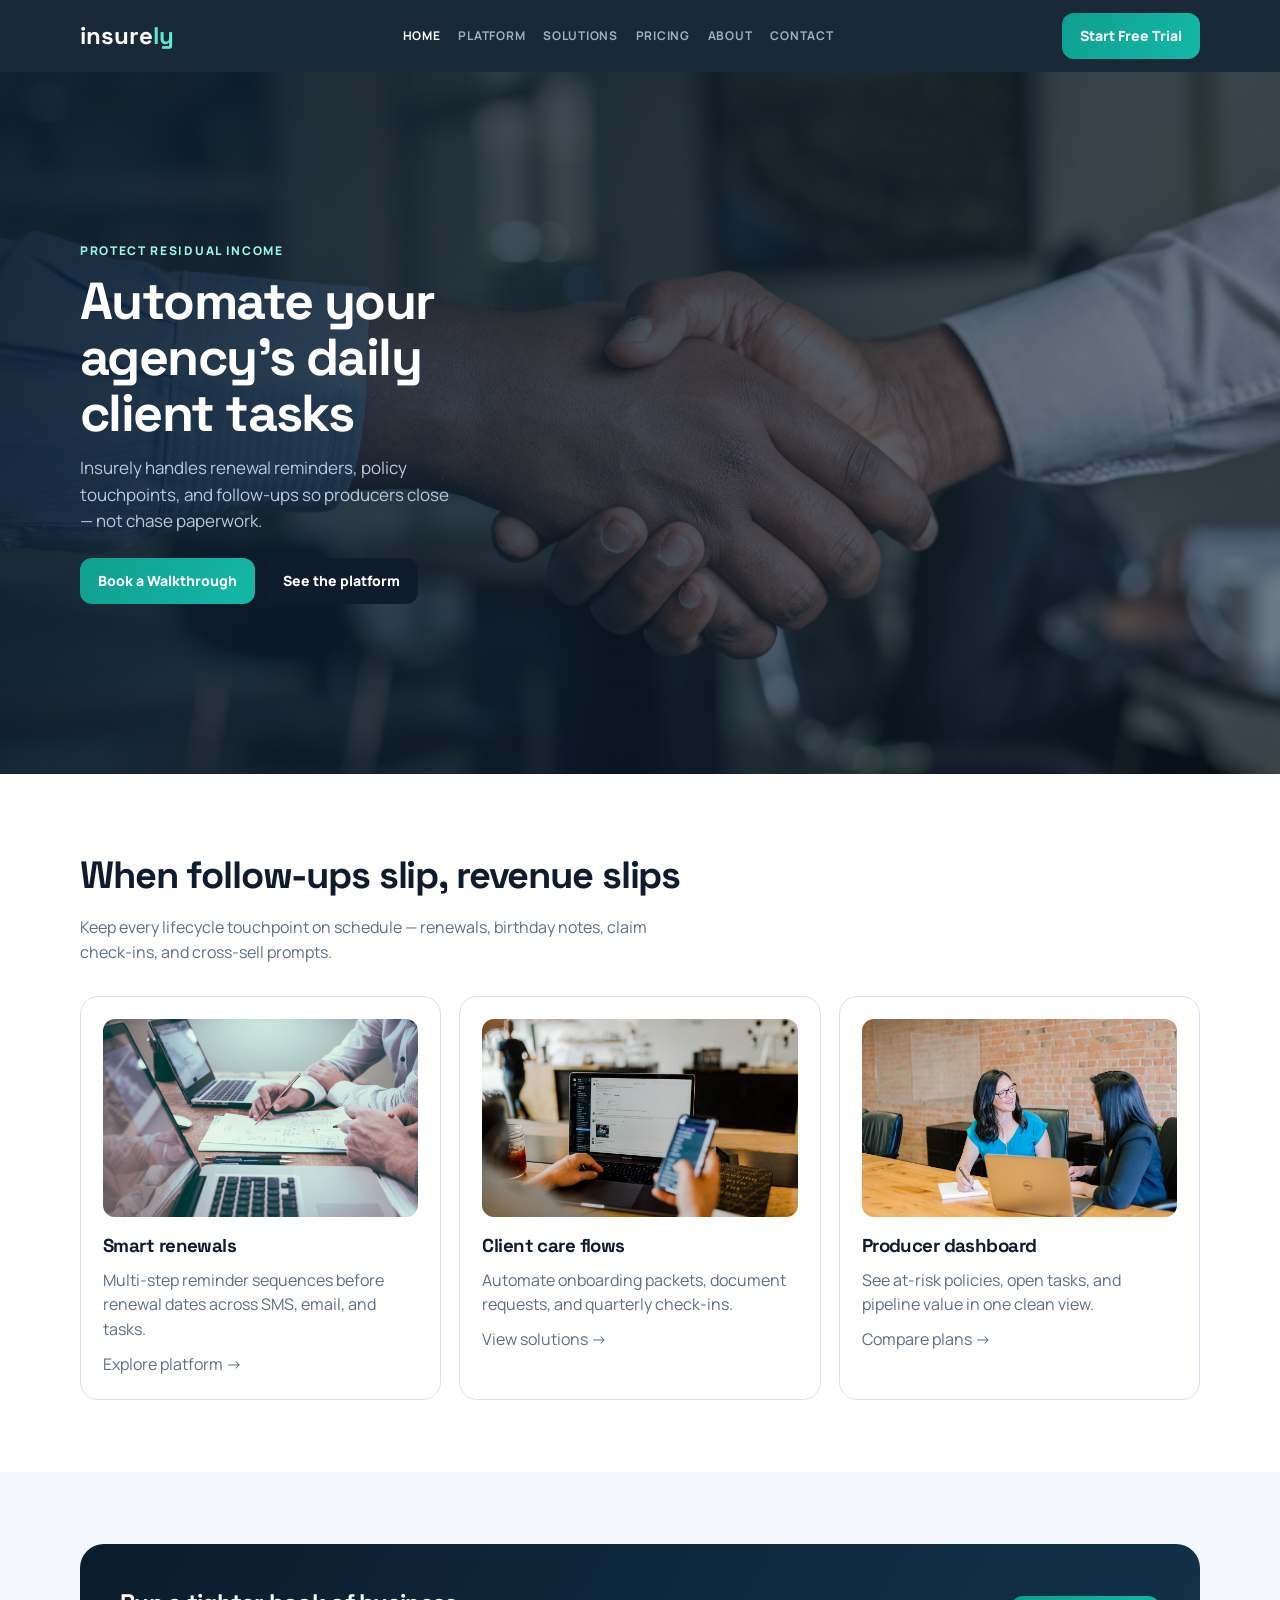
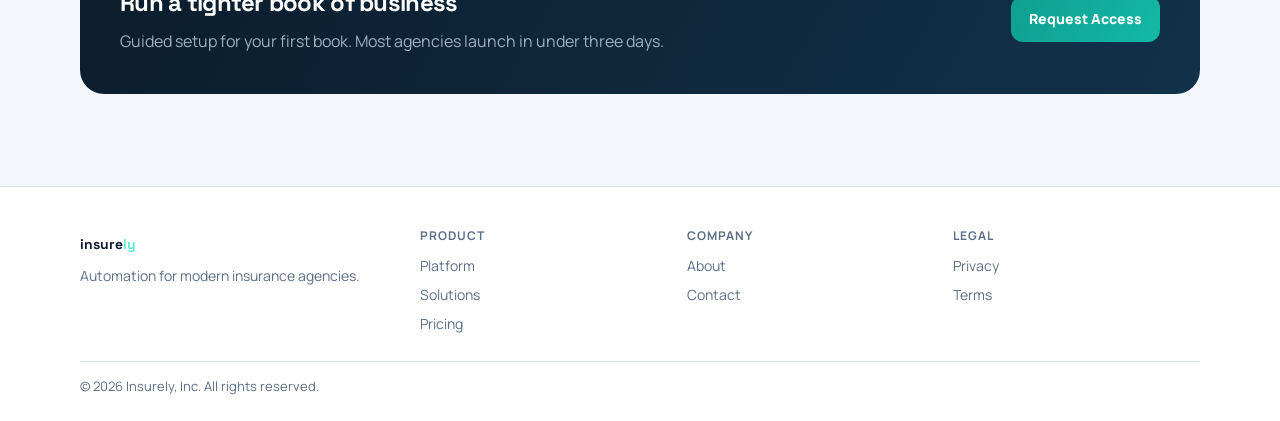
==== index.html @ b2d27309 "Initial commit: insurely website" ====
<!DOCTYPE html><html lang="en"><head><meta charset="utf-8"/><meta name="viewport" content="width=device-width,initial-scale=1"/>
<title>Insurely | Automation for Insurance Agencies</title>
<meta name="description" content="Insurely automates renewals, reminders, and client care so insurance agencies protect residual income."/>
<link href="https://fonts.googleapis.com/css2?family=Space+Grotesk:wght@500;600;700&family=Manrope:wght@400;500;600;700;800&display=swap" rel="stylesheet"/>
<link rel="stylesheet" href="styles.css"/></head><body>
<header><div class="wrap nav"><a class="logo" href="index.html">insure<span>ly</span></a><button class="nav-toggle" id="navToggle" aria-label="Menu">☰</button><nav class="nav-links" id="navLinks"><a class="active" href="index.html">Home</a><a class="" href="platform.html">Platform</a><a class="" href="solutions.html">Solutions</a><a class="" href="pricing.html">Pricing</a><a class="" href="about.html">About</a><a class="" href="contact.html">Contact</a></nav><a class="btn btn-teal" href="contact.html">Start Free Trial</a></div></header>
<section class="hero" style="background-image:url('images/hero.jpg')"><div class="wrap">
<div class="kicker">Protect residual income</div>
<h1>Automate your agency’s daily client tasks</h1>
<p class="lead">Insurely handles renewal reminders, policy touchpoints, and follow-ups so producers close — not chase paperwork.</p>
<div style="display:flex;gap:10px;flex-wrap:wrap"><a class="btn btn-teal" href="contact.html">Book a Walkthrough</a><a class="btn btn-dark" href="platform.html">See the platform</a></div>
</div></section>
<section class="section-alt"><div class="wrap"><div class="section-head reveal"><h2>When follow-ups slip, revenue slips</h2><p>Keep every lifecycle touchpoint on schedule — renewals, birthday notes, claim check-ins, and cross-sell prompts.</p></div>
<div class="grid-3">
<article class="card reveal"><img src="images/desk.jpg" alt="Agency desk workflow"/><h3>Smart renewals</h3><p>Multi-step reminder sequences before renewal dates across SMS, email, and tasks.</p><p style="margin-top:10px"><a href="platform.html">Explore platform →</a></p></article>
<article class="card reveal"><img src="images/phone.jpg" alt="Client messaging"/><h3>Client care flows</h3><p>Automate onboarding packets, document requests, and quarterly check-ins.</p><p style="margin-top:10px"><a href="solutions.html">View solutions →</a></p></article>
<article class="card reveal"><img src="images/meeting.jpg" alt="Agency meeting"/><h3>Producer dashboard</h3><p>See at-risk policies, open tasks, and pipeline value in one clean view.</p><p style="margin-top:10px"><a href="pricing.html">Compare plans →</a></p></article>
</div></div></section>
<section><div class="wrap"><div class="band reveal"><div><h2>Run a tighter book of business</h2><p>Guided setup for your first book. Most agencies launch in under three days.</p></div><a class="btn btn-teal" href="contact.html">Request Access</a></div></div></section>
<footer><div class="wrap"><div class="footer-grid"><div><a class="logo" href="index.html" style="color:#0f1c2e">insure<span>ly</span></a><p class="muted" style="margin-top:10px;font-size:14px">Automation for modern insurance agencies.</p></div><div><h4>Product</h4><a href="platform.html">Platform</a><a href="solutions.html">Solutions</a><a href="pricing.html">Pricing</a></div><div><h4>Company</h4><a href="about.html">About</a><a href="contact.html">Contact</a></div><div><h4>Legal</h4><a href="privacy.html">Privacy</a><a href="terms.html">Terms</a></div></div><div class="footer-bottom">© 2026 Insurely, Inc. All rights reserved.</div></div></footer><script src="app.js"></script></body></html>
---- styles.css ----
:root{--bg:#f3f7fb;--ink:#0f1c2e;--muted:#5c6f86;--teal:#0f9f90;--coral:#ef5b4a;--card:#fff;--line:#d5e1ef;--ease:cubic-bezier(.22,1,.36,1)}
*{box-sizing:border-box;margin:0;padding:0}html{scroll-behavior:smooth}
body{font-family:Manrope,system-ui,sans-serif;color:var(--ink);background:var(--bg);line-height:1.55}
a{color:inherit;text-decoration:none}img{max-width:100%;display:block}
.wrap{width:min(1120px,calc(100% - 40px));margin:0 auto}
.btn{display:inline-flex;align-items:center;justify-content:center;border-radius:12px;padding:12px 18px;font-weight:800;font-size:14px;border:0;cursor:pointer;font-family:inherit;transition:transform .35s var(--ease)}
.btn:hover{transform:translateY(-3px)}.btn-teal{background:linear-gradient(120deg,#0f9f90,#14b8a6);color:#fff}.btn-coral{background:var(--coral);color:#fff}.btn-dark{background:var(--ink);color:#fff}.btn-full{width:100%}
header{position:sticky;top:0;z-index:40;background:rgba(11,28,44,.94);backdrop-filter:blur(14px);color:#fff}
.nav{display:flex;align-items:center;justify-content:space-between;min-height:72px;gap:12px}
.logo{font-family:"Space Grotesk",sans-serif;font-weight:700;font-size:24px}.logo span{color:#5eead4}
.nav-links{display:flex;gap:18px;font-size:12px;font-weight:700;letter-spacing:.06em;text-transform:uppercase;color:#9db0c4}
.nav-links a.active,.nav-links a:hover{color:#fff}
.nav-toggle{display:none;background:0;border:0;color:#fff;font-size:22px}
.hero{position:relative;min-height:78vh;display:grid;align-items:center;background-size:cover;background-position:center}
.hero::before{content:"";position:absolute;inset:0;background:linear-gradient(105deg,rgba(11,28,44,.92),rgba(11,28,44,.55))}
.hero .wrap{position:relative;z-index:1;padding:70px 0;color:#fff}
.kicker{color:#99f6e4;font-size:12px;font-weight:800;letter-spacing:.14em;text-transform:uppercase;margin-bottom:12px}
h1,h2,h3{font-family:"Space Grotesk",sans-serif;letter-spacing:-.03em}
h1{font-size:clamp(34px,4.5vw,52px);line-height:1.08;max-width:14ch;margin-bottom:14px}
.lead{color:#b7c9db;max-width:38ch;margin-bottom:24px;font-size:17px}
.page-hero{padding:64px 0 32px} .page-hero p{color:var(--muted);margin-top:10px;max-width:56ch}
section{padding:72px 0}.section-alt{background:#fff}
.section-head{max-width:620px;margin-bottom:32px}.section-head h2{font-size:clamp(28px,3.4vw,38px);margin-bottom:10px}.section-head p{color:var(--muted)}
.grid-3{display:grid;grid-template-columns:repeat(3,1fr);gap:18px}.grid-2{display:grid;grid-template-columns:1fr 1fr;gap:36px;align-items:center}
.card{background:var(--card);border:1px solid var(--line);border-radius:18px;padding:22px;transition:transform .4s var(--ease)}
.card:hover{transform:translateY(-8px)}.card img{border-radius:12px;aspect-ratio:16/10;object-fit:cover;width:100%;margin-bottom:14px}
.card h3{margin-bottom:8px}.card p,.muted{color:var(--muted)}.split-img{border-radius:22px;aspect-ratio:4/3;object-fit:cover;width:100%}
.list{margin:14px 0 20px;padding-left:18px;color:var(--muted)}.list li{margin:7px 0}
.band{background:linear-gradient(120deg,#0b1c2c,#12324a);color:#fff;border-radius:24px;padding:40px;display:flex;justify-content:space-between;gap:16px;align-items:center;flex-wrap:wrap}
.band p{color:#9db0c4;margin-top:8px}
.form{display:grid;gap:12px;max-width:520px}.form label{font-size:13px;font-weight:700}
.form input,.form textarea,.form select{width:100%;padding:12px 14px;border-radius:10px;border:1px solid var(--line);font:inherit}
.form-success{display:none;padding:14px;border-radius:10px;background:rgba(15,159,144,.12);color:var(--teal);font-weight:700}.form-success.show{display:block}
.faq details{background:#fff;border:1px solid var(--line);border-radius:12px;padding:14px 16px;margin-bottom:8px}
.faq summary{cursor:pointer;font-weight:700}.faq p{color:var(--muted);margin-top:8px;font-size:14px}
footer{padding:40px 0 24px;border-top:1px solid var(--line);margin-top:20px;background:#fff}
.footer-grid{display:grid;grid-template-columns:1.3fr 1fr 1fr 1fr;gap:20px;margin-bottom:20px}
.footer-grid h4{font-size:12px;text-transform:uppercase;letter-spacing:.08em;color:var(--muted);margin-bottom:10px}
.footer-grid a{display:block;color:var(--muted);font-size:14px;margin:7px 0}.footer-bottom{font-size:13px;color:var(--muted);border-top:1px solid var(--line);padding-top:14px}
.reveal{opacity:0;transform:translateY(24px);transition:.75s var(--ease)}.reveal.in{opacity:1;transform:none}
@media(max-width:900px){.nav-toggle{display:block}.nav-links{display:none;position:absolute;left:0;right:0;top:72px;flex-direction:column;background:#0b1c2c;padding:16px}.nav-links.open{display:flex}.grid-3,.grid-2,.footer-grid{grid-template-columns:1fr}}
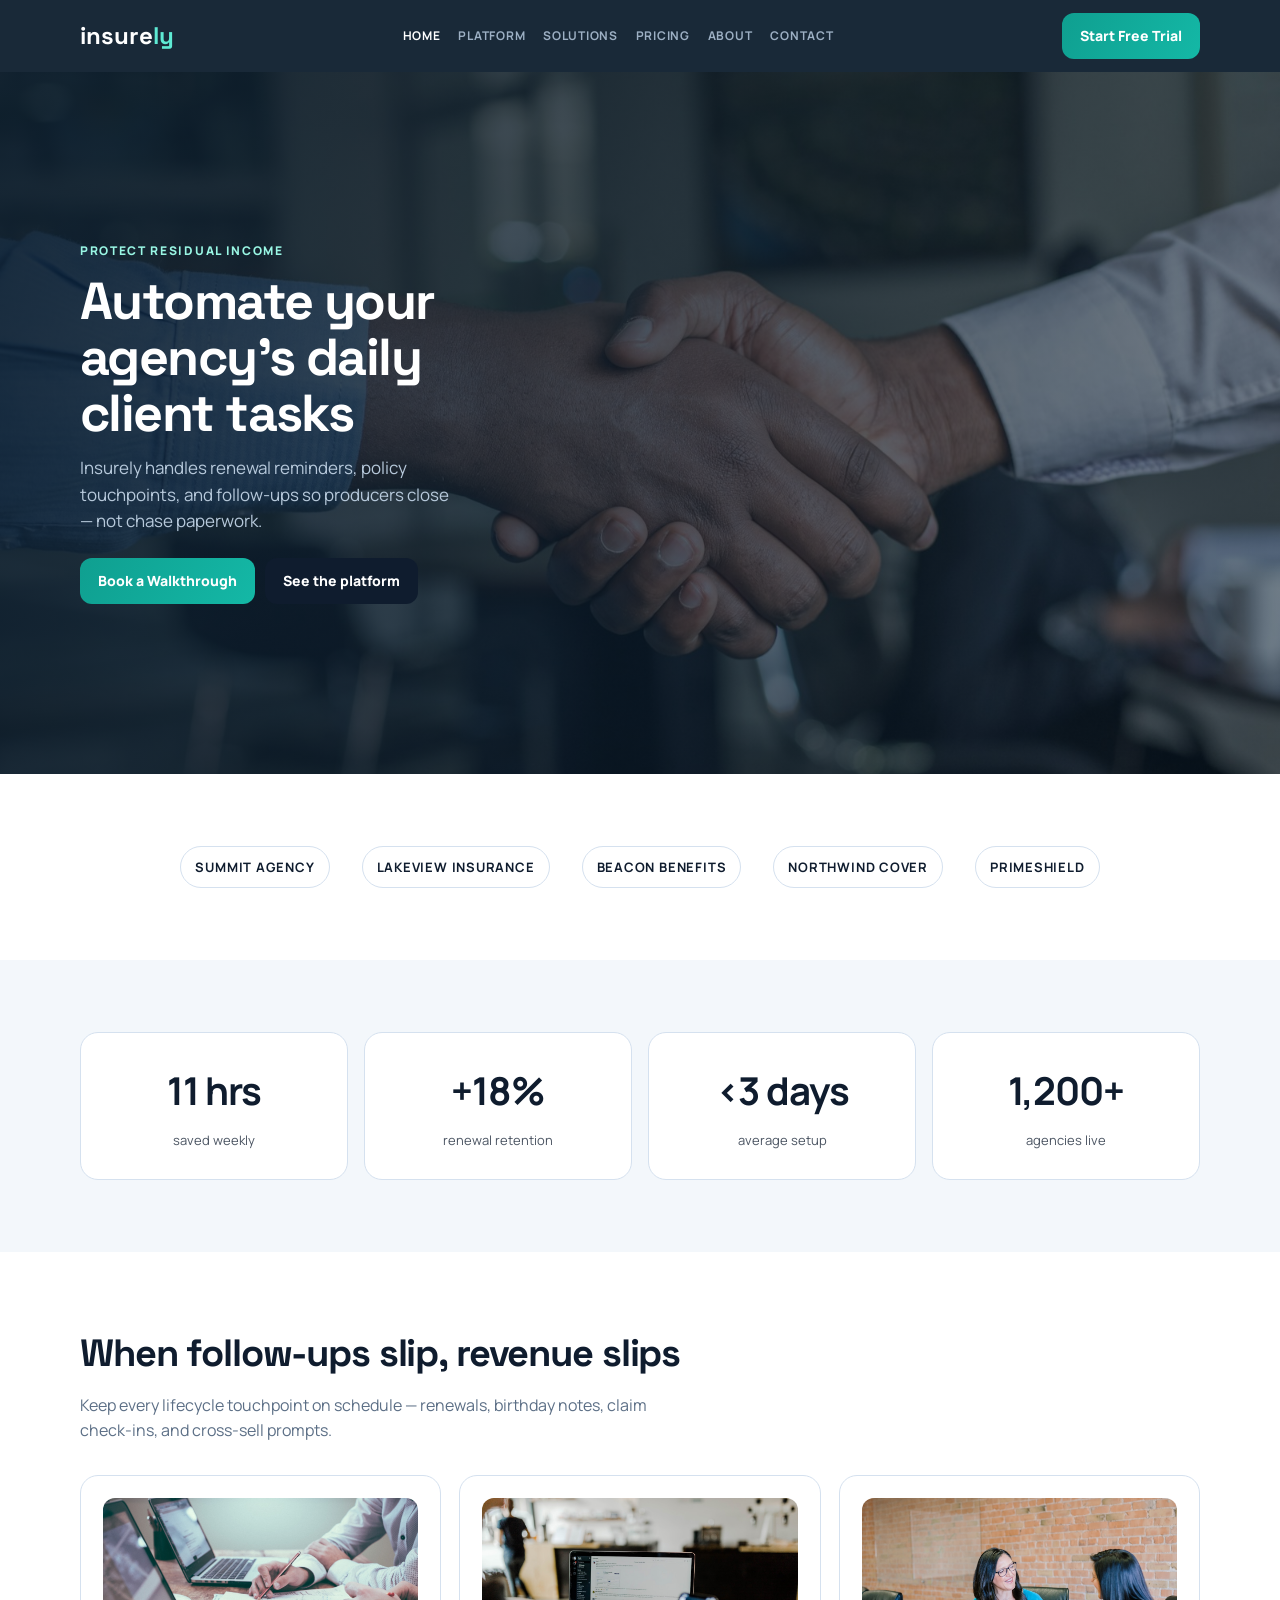
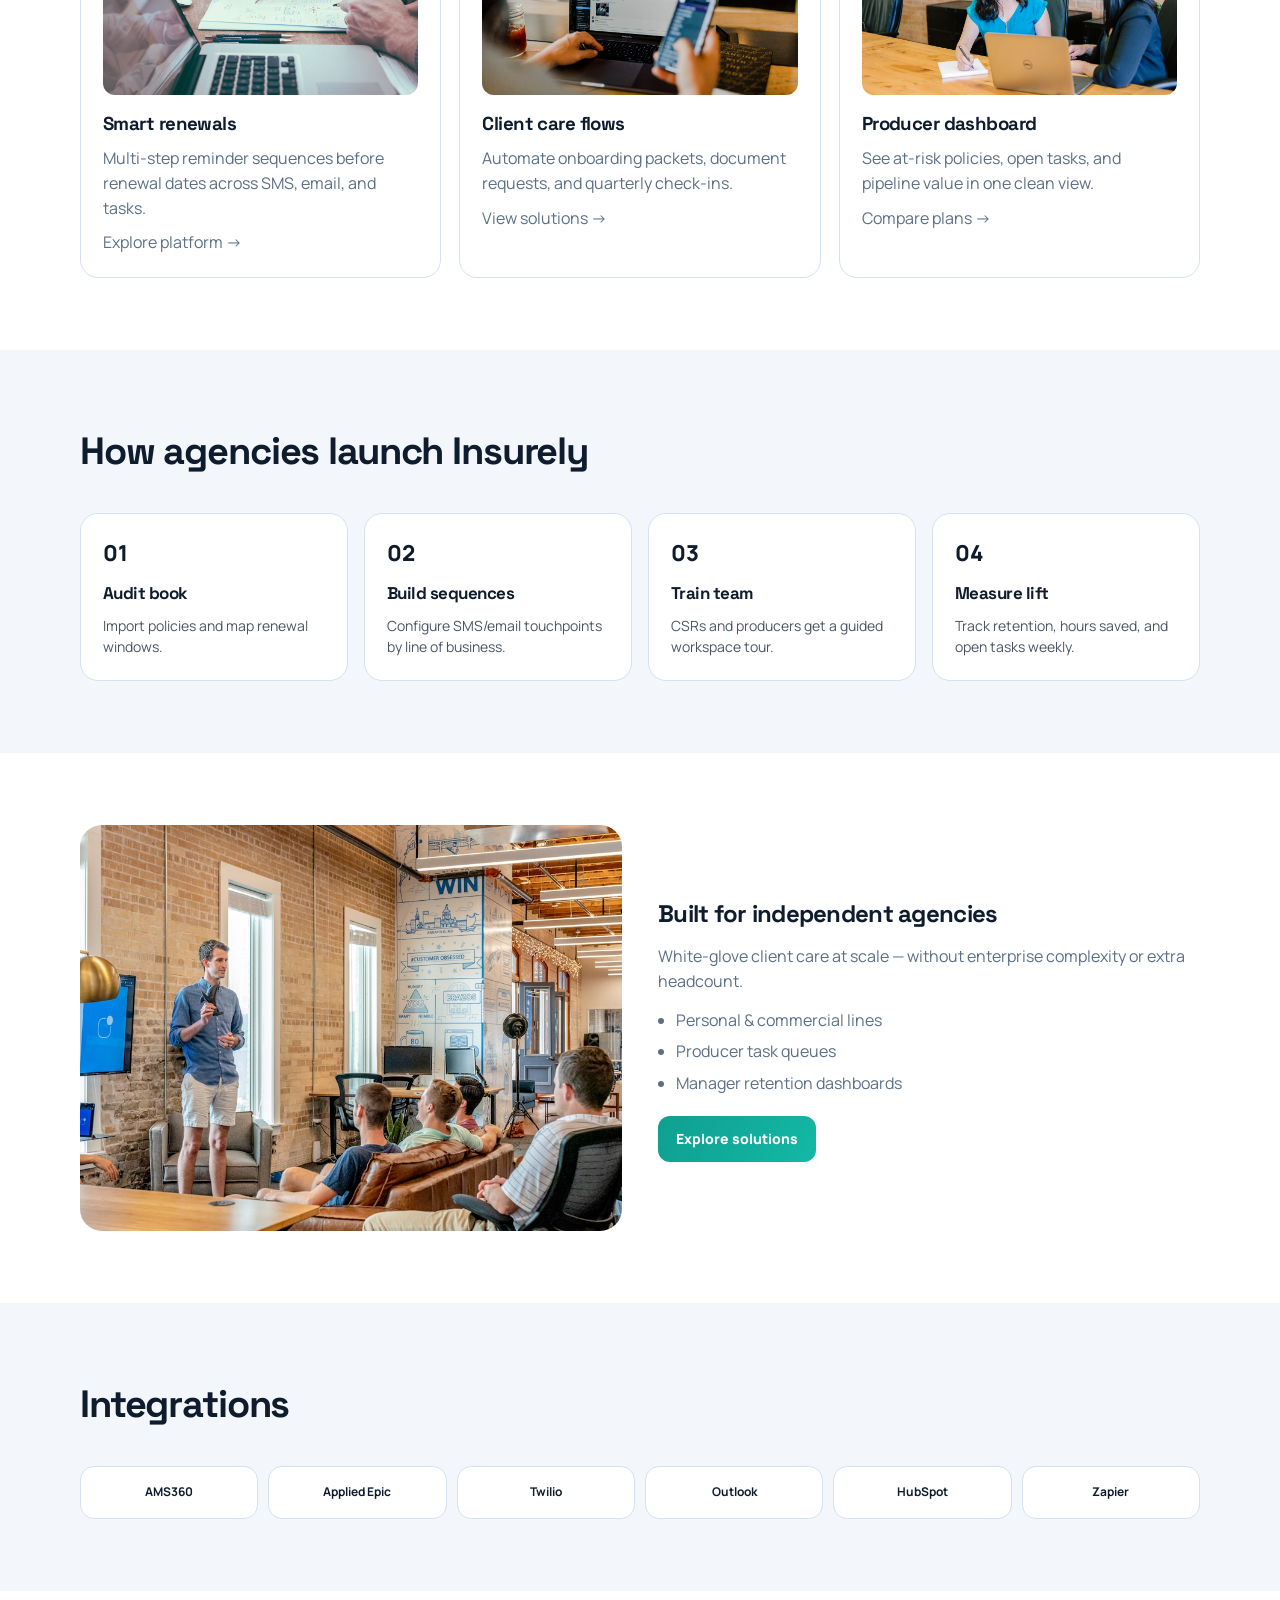
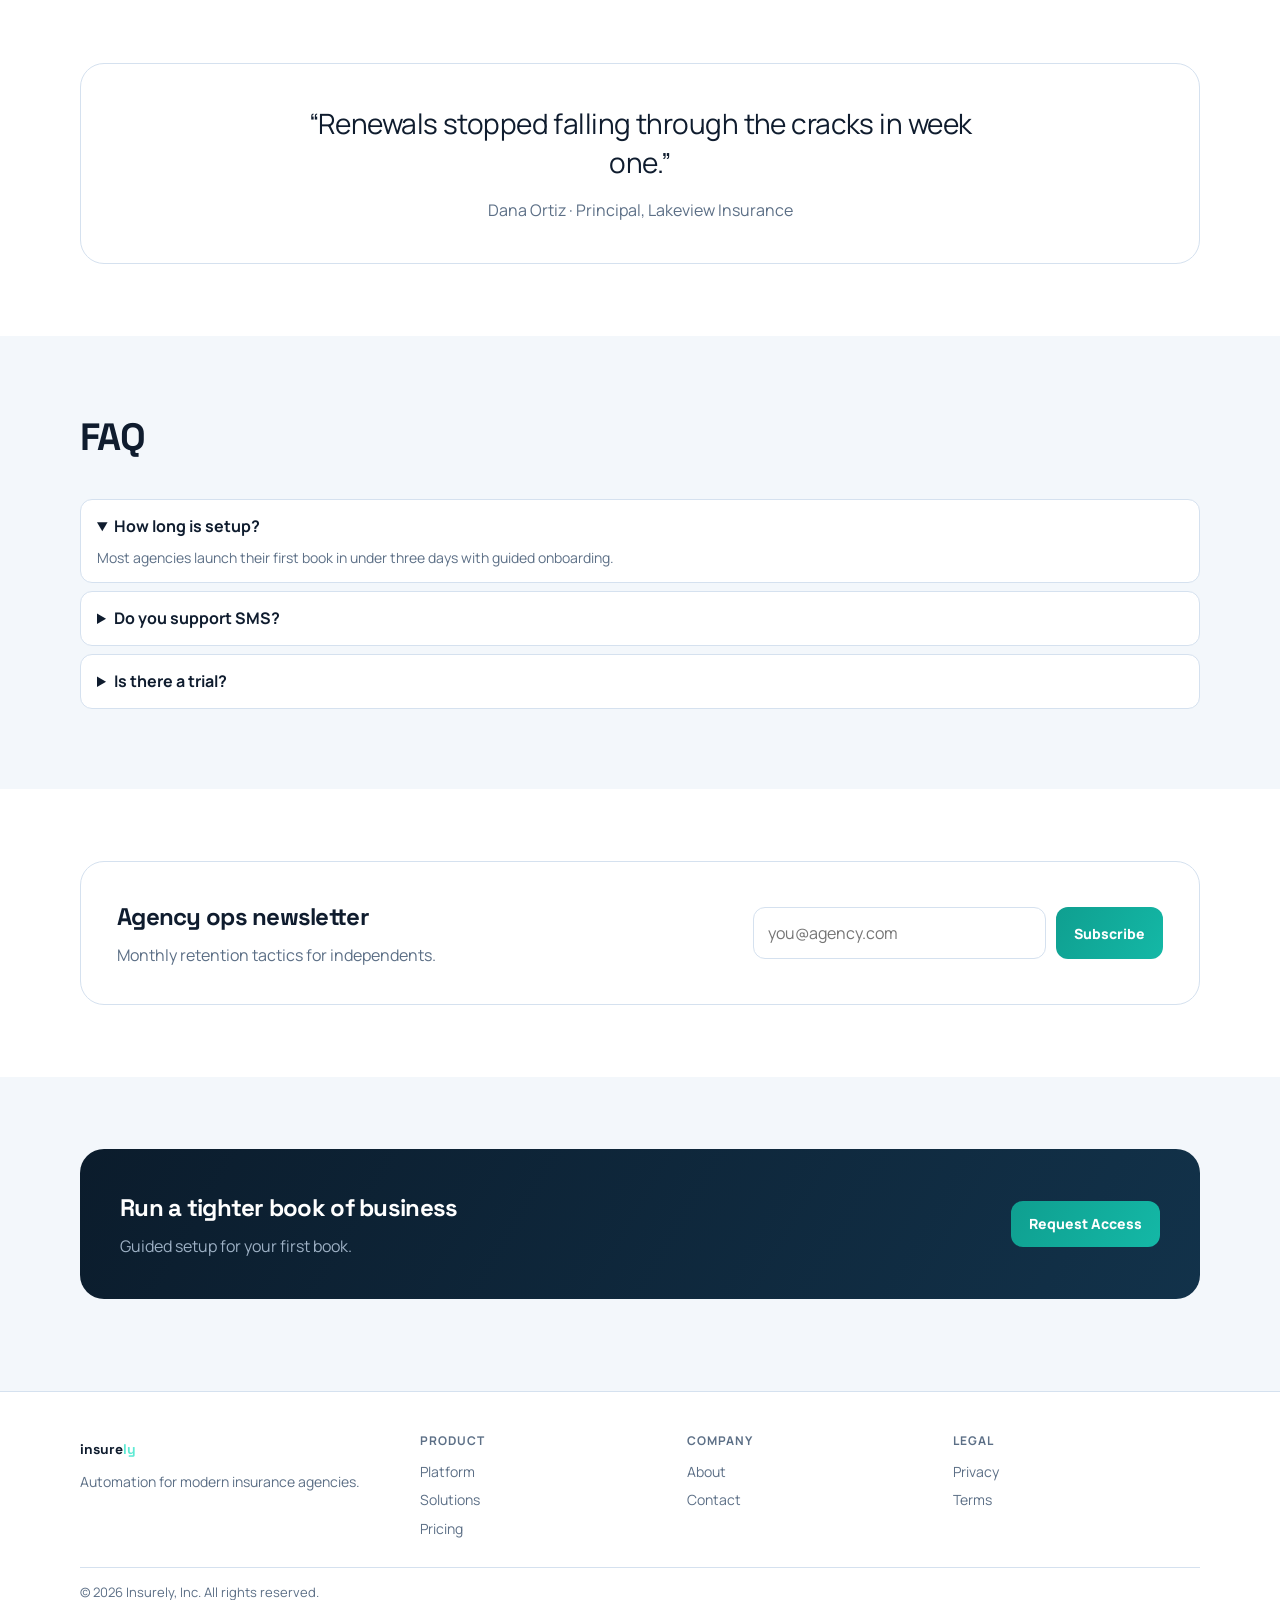
==== commit 544aaa96: "Add full professional sections and richer contact forms." ====
--- a/index.html
+++ b/index.html
@@ -1,20 +1,73 @@
 <!DOCTYPE html><html lang="en"><head><meta charset="utf-8"/><meta name="viewport" content="width=device-width,initial-scale=1"/>
 <title>Insurely | Automation for Insurance Agencies</title>
 <meta name="description" content="Insurely automates renewals, reminders, and client care so insurance agencies protect residual income."/>
-<link href="https://fonts.googleapis.com/css2?family=Space+Grotesk:wght@500;600;700&family=Manrope:wght@400;500;600;700;800&display=swap" rel="stylesheet"/>
-<link rel="stylesheet" href="styles.css"/></head><body>
-<header><div class="wrap nav"><a class="logo" href="index.html">insure<span>ly</span></a><button class="nav-toggle" id="navToggle" aria-label="Menu">☰</button><nav class="nav-links" id="navLinks"><a class="active" href="index.html">Home</a><a class="" href="platform.html">Platform</a><a class="" href="solutions.html">Solutions</a><a class="" href="pricing.html">Pricing</a><a class="" href="about.html">About</a><a class="" href="contact.html">Contact</a></nav><a class="btn btn-teal" href="contact.html">Start Free Trial</a></div></header>
+<link href="https://fonts.googleapis.com/css2?family=Space+Grotesk:wght@500;600;700&family=Manrope:wght@400;500;600;700;800&display=swap" rel="stylesheet"/><link rel="stylesheet" href="styles.css"/></head><body>
+<header><div class="wrap nav"><a class="logo" href="index.html">insure<span>ly</span></a>
+<button class="nav-toggle" id="navToggle" aria-label="Menu">☰</button>
+<nav class="nav-links" id="navLinks"><a class="active" href="index.html">Home</a><a href="platform.html">Platform</a><a href="solutions.html">Solutions</a><a href="pricing.html">Pricing</a><a href="about.html">About</a><a href="contact.html">Contact</a></nav>
+<a class="btn btn-teal" href="contact.html">Start Free Trial</a></div></header>
 <section class="hero" style="background-image:url('images/hero.jpg')"><div class="wrap">
 <div class="kicker">Protect residual income</div>
 <h1>Automate your agency’s daily client tasks</h1>
 <p class="lead">Insurely handles renewal reminders, policy touchpoints, and follow-ups so producers close — not chase paperwork.</p>
 <div style="display:flex;gap:10px;flex-wrap:wrap"><a class="btn btn-teal" href="contact.html">Book a Walkthrough</a><a class="btn btn-dark" href="platform.html">See the platform</a></div>
 </div></section>
+
+<section class="section-alt"><div class="wrap"><div class="logos-row reveal"><span>Summit Agency</span><span>Lakeview Insurance</span><span>Beacon Benefits</span><span>Northwind Cover</span><span>PrimeShield</span></div></div></section>
+
+<section><div class="wrap"><div class="stats-strip reveal">
+<div class="stat-box"><b>11 hrs</b><span>saved weekly</span></div>
+<div class="stat-box"><b>+18%</b><span>renewal retention</span></div>
+<div class="stat-box"><b>&lt;3 days</b><span>average setup</span></div>
+<div class="stat-box"><b>1,200+</b><span>agencies live</span></div>
+</div></div></section>
+
 <section class="section-alt"><div class="wrap"><div class="section-head reveal"><h2>When follow-ups slip, revenue slips</h2><p>Keep every lifecycle touchpoint on schedule — renewals, birthday notes, claim check-ins, and cross-sell prompts.</p></div>
 <div class="grid-3">
-<article class="card reveal"><img src="images/desk.jpg" alt="Agency desk workflow"/><h3>Smart renewals</h3><p>Multi-step reminder sequences before renewal dates across SMS, email, and tasks.</p><p style="margin-top:10px"><a href="platform.html">Explore platform →</a></p></article>
+<article class="card reveal"><img src="images/desk.jpg" alt="Agency desk"/><h3>Smart renewals</h3><p>Multi-step reminder sequences before renewal dates across SMS, email, and tasks.</p><p style="margin-top:10px"><a href="platform.html">Explore platform →</a></p></article>
 <article class="card reveal"><img src="images/phone.jpg" alt="Client messaging"/><h3>Client care flows</h3><p>Automate onboarding packets, document requests, and quarterly check-ins.</p><p style="margin-top:10px"><a href="solutions.html">View solutions →</a></p></article>
 <article class="card reveal"><img src="images/meeting.jpg" alt="Agency meeting"/><h3>Producer dashboard</h3><p>See at-risk policies, open tasks, and pipeline value in one clean view.</p><p style="margin-top:10px"><a href="pricing.html">Compare plans →</a></p></article>
 </div></div></section>
-<section><div class="wrap"><div class="band reveal"><div><h2>Run a tighter book of business</h2><p>Guided setup for your first book. Most agencies launch in under three days.</p></div><a class="btn btn-teal" href="contact.html">Request Access</a></div></div></section>
-<footer><div class="wrap"><div class="footer-grid"><div><a class="logo" href="index.html" style="color:#0f1c2e">insure<span>ly</span></a><p class="muted" style="margin-top:10px;font-size:14px">Automation for modern insurance agencies.</p></div><div><h4>Product</h4><a href="platform.html">Platform</a><a href="solutions.html">Solutions</a><a href="pricing.html">Pricing</a></div><div><h4>Company</h4><a href="about.html">About</a><a href="contact.html">Contact</a></div><div><h4>Legal</h4><a href="privacy.html">Privacy</a><a href="terms.html">Terms</a></div></div><div class="footer-bottom">© 2026 Insurely, Inc. All rights reserved.</div></div></footer><script src="app.js"></script></body></html>+
+<section><div class="wrap"><div class="section-head reveal"><h2>How agencies launch Insurely</h2></div>
+<div class="process reveal">
+<div class="step"><h3>Audit book</h3><p>Import policies and map renewal windows.</p></div>
+<div class="step"><h3>Build sequences</h3><p>Configure SMS/email touchpoints by line of business.</p></div>
+<div class="step"><h3>Train team</h3><p>CSRs and producers get a guided workspace tour.</p></div>
+<div class="step"><h3>Measure lift</h3><p>Track retention, hours saved, and open tasks weekly.</p></div>
+</div></div></section>
+
+<section class="section-alt"><div class="wrap grid-2">
+<img class="split-img reveal" src="images/team.jpg" alt="Agency team"/>
+<div class="reveal"><h2>Built for independent agencies</h2><p class="muted" style="margin:12px 0">White-glove client care at scale — without enterprise complexity or extra headcount.</p>
+<ul class="list"><li>Personal & commercial lines</li><li>Producer task queues</li><li>Manager retention dashboards</li></ul>
+<a class="btn btn-teal" href="solutions.html">Explore solutions</a></div>
+</div></section>
+
+<section><div class="wrap"><div class="section-head reveal"><h2>Integrations</h2></div>
+<div class="integrations reveal"><div>AMS360</div><div>Applied Epic</div><div>Twilio</div><div>Outlook</div><div>HubSpot</div><div>Zapier</div></div>
+</div></section>
+
+<section class="section-alt"><div class="wrap"><div class="quote-band reveal">
+<blockquote>“Renewals stopped falling through the cracks in week one.”</blockquote>
+<p class="muted">Dana Ortiz · Principal, Lakeview Insurance</p>
+</div></div></section>
+
+<section><div class="wrap"><div class="section-head reveal"><h2>FAQ</h2></div>
+<div class="faq reveal">
+<details open><summary>How long is setup?</summary><p>Most agencies launch their first book in under three days with guided onboarding.</p></details>
+<details><summary>Do you support SMS?</summary><p>Yes — email and SMS sequences with compliance-friendly templates.</p></details>
+<details><summary>Is there a trial?</summary><p>14-day trial on Essentials and Growth. Enterprise includes a guided pilot.</p></details>
+</div></div></section>
+
+<section class="section-alt"><div class="wrap"><div class="newsletter reveal">
+<div><h2>Agency ops newsletter</h2><p class="muted" style="margin-top:8px">Monthly retention tactics for independents.</p><p class="nl-success muted" style="display:none;margin-top:8px;color:var(--teal)">Subscribed — thank you.</p></div>
+<form id="newsletterForm" class="newsletter-form"><input type="email" required placeholder="you@agency.com"/><button class="btn btn-teal" type="submit">Subscribe</button></form>
+</div></div></section>
+
+<section><div class="wrap"><div class="band reveal"><div><h2>Run a tighter book of business</h2><p>Guided setup for your first book.</p></div><a class="btn btn-teal" href="contact.html">Request Access</a></div></div></section>
+<footer><div class="wrap"><div class="footer-grid"><div><a class="logo" href="index.html" style="color:#0f1c2e">insure<span>ly</span></a><p class="muted" style="margin-top:10px;font-size:14px">Automation for modern insurance agencies.</p></div>
+<div><h4>Product</h4><a href="platform.html">Platform</a><a href="solutions.html">Solutions</a><a href="pricing.html">Pricing</a></div>
+<div><h4>Company</h4><a href="about.html">About</a><a href="contact.html">Contact</a></div>
+<div><h4>Legal</h4><a href="privacy.html">Privacy</a><a href="terms.html">Terms</a></div></div>
+<div class="footer-bottom">© 2026 Insurely, Inc. All rights reserved.</div></div></footer><script src="app.js"></script></body></html>
--- a/styles.css
+++ b/styles.css
@@ -40,3 +40,36 @@
 .footer-grid a{display:block;color:var(--muted);font-size:14px;margin:7px 0}.footer-bottom{font-size:13px;color:var(--muted);border-top:1px solid var(--line);padding-top:14px}
 .reveal{opacity:0;transform:translateY(24px);transition:.75s var(--ease)}.reveal.in{opacity:1;transform:none}
 @media(max-width:900px){.nav-toggle{display:block}.nav-links{display:none;position:absolute;left:0;right:0;top:72px;flex-direction:column;background:#0b1c2c;padding:16px}.nav-links.open{display:flex}.grid-3,.grid-2,.footer-grid{grid-template-columns:1fr}}
+
+/* ---- professional sections ---- */
+.stats-strip{display:grid;grid-template-columns:repeat(4,1fr);gap:16px;margin:0}
+.stat-box{text-align:center;padding:28px 16px;border:1px solid var(--line,rgba(0,0,0,.08));border-radius:18px;background:var(--card,#fff)}
+.stat-box b{display:block;font-size:clamp(28px,3vw,40px);letter-spacing:-.03em;margin-bottom:6px}
+.stat-box span{font-size:13px;opacity:.75}
+.logos-row{display:flex;flex-wrap:wrap;gap:18px 32px;align-items:center;justify-content:center;opacity:.75;font-weight:700;letter-spacing:.06em;font-size:13px;text-transform:uppercase}
+.logos-row span{padding:10px 14px;border:1px solid var(--line,rgba(0,0,0,.08));border-radius:999px}
+.process{display:grid;grid-template-columns:repeat(4,1fr);gap:16px;counter-reset:step}
+.process .step{position:relative;padding:22px;border-radius:18px;border:1px solid var(--line,rgba(0,0,0,.08));background:var(--card,#fff)}
+.process .step::before{counter-increment:step;content:counter(step,decimal-leading-zero);display:block;font-weight:800;font-size:22px;margin-bottom:10px}
+.process .step h3{margin-bottom:8px;font-size:17px}
+.process .step p{font-size:14px;opacity:.75;line-height:1.55}
+.integrations{display:grid;grid-template-columns:repeat(6,1fr);gap:10px}
+.integrations div{text-align:center;padding:16px 8px;border-radius:14px;border:1px solid var(--line,rgba(0,0,0,.08));font-size:12px;font-weight:700;background:var(--card,#fff)}
+.newsletter{display:grid;grid-template-columns:1.2fr .8fr;gap:20px;align-items:center;padding:36px;border-radius:24px;border:1px solid var(--line,rgba(0,0,0,.08));background:var(--card,#fff)}
+.newsletter form{display:flex;gap:10px;flex-wrap:wrap}
+.newsletter input{flex:1;min-width:200px;padding:13px 14px;border-radius:12px;border:1px solid var(--line,rgba(0,0,0,.12));font:inherit}
+.contact-grid{display:grid;grid-template-columns:1.1fr .9fr;gap:28px;align-items:start}
+.contact-cards{display:grid;gap:12px}
+.contact-card{padding:18px;border-radius:16px;border:1px solid var(--line,rgba(0,0,0,.08));background:var(--card,#fff)}
+.contact-card h4{margin-bottom:6px;font-size:15px}
+.contact-card p{font-size:14px;opacity:.8;line-height:1.5}
+.form-row{display:grid;grid-template-columns:1fr 1fr;gap:12px}
+.map-box{border-radius:18px;min-height:200px;border:1px solid var(--line,rgba(0,0,0,.08));display:grid;place-items:center;padding:24px;text-align:center;background:linear-gradient(145deg,rgba(127,127,127,.08),rgba(127,127,127,.02))}
+.quote-band{padding:40px;border-radius:24px;border:1px solid var(--line,rgba(0,0,0,.08));text-align:center;background:var(--card,#fff)}
+.quote-band blockquote{font-size:clamp(20px,2.6vw,28px);line-height:1.4;max-width:40ch;margin:0 auto 16px;letter-spacing:-.02em}
+@media(max-width:900px){
+  .stats-strip,.process,.integrations,.newsletter,.contact-grid,.form-row{grid-template-columns:1fr}
+  .integrations{grid-template-columns:repeat(3,1fr)}
+  .stats-strip{grid-template-columns:1fr 1fr}
+}
+
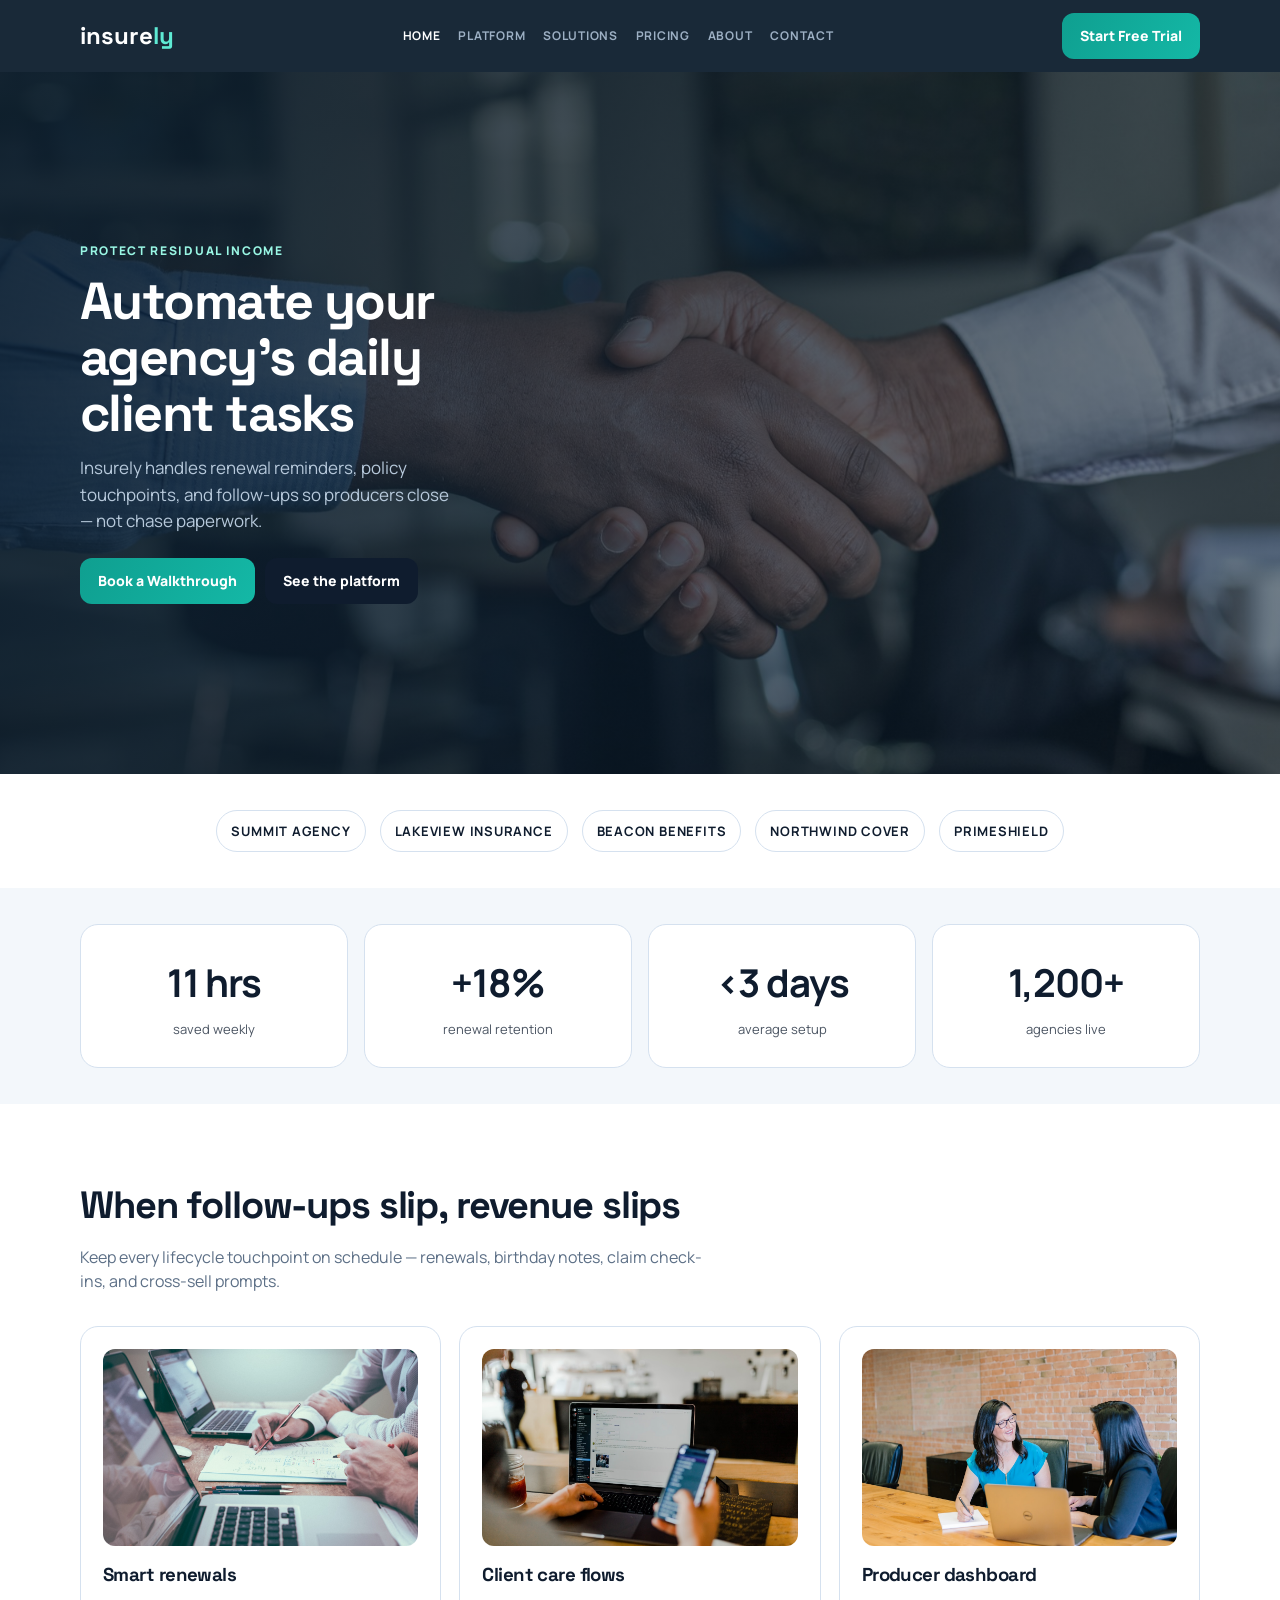
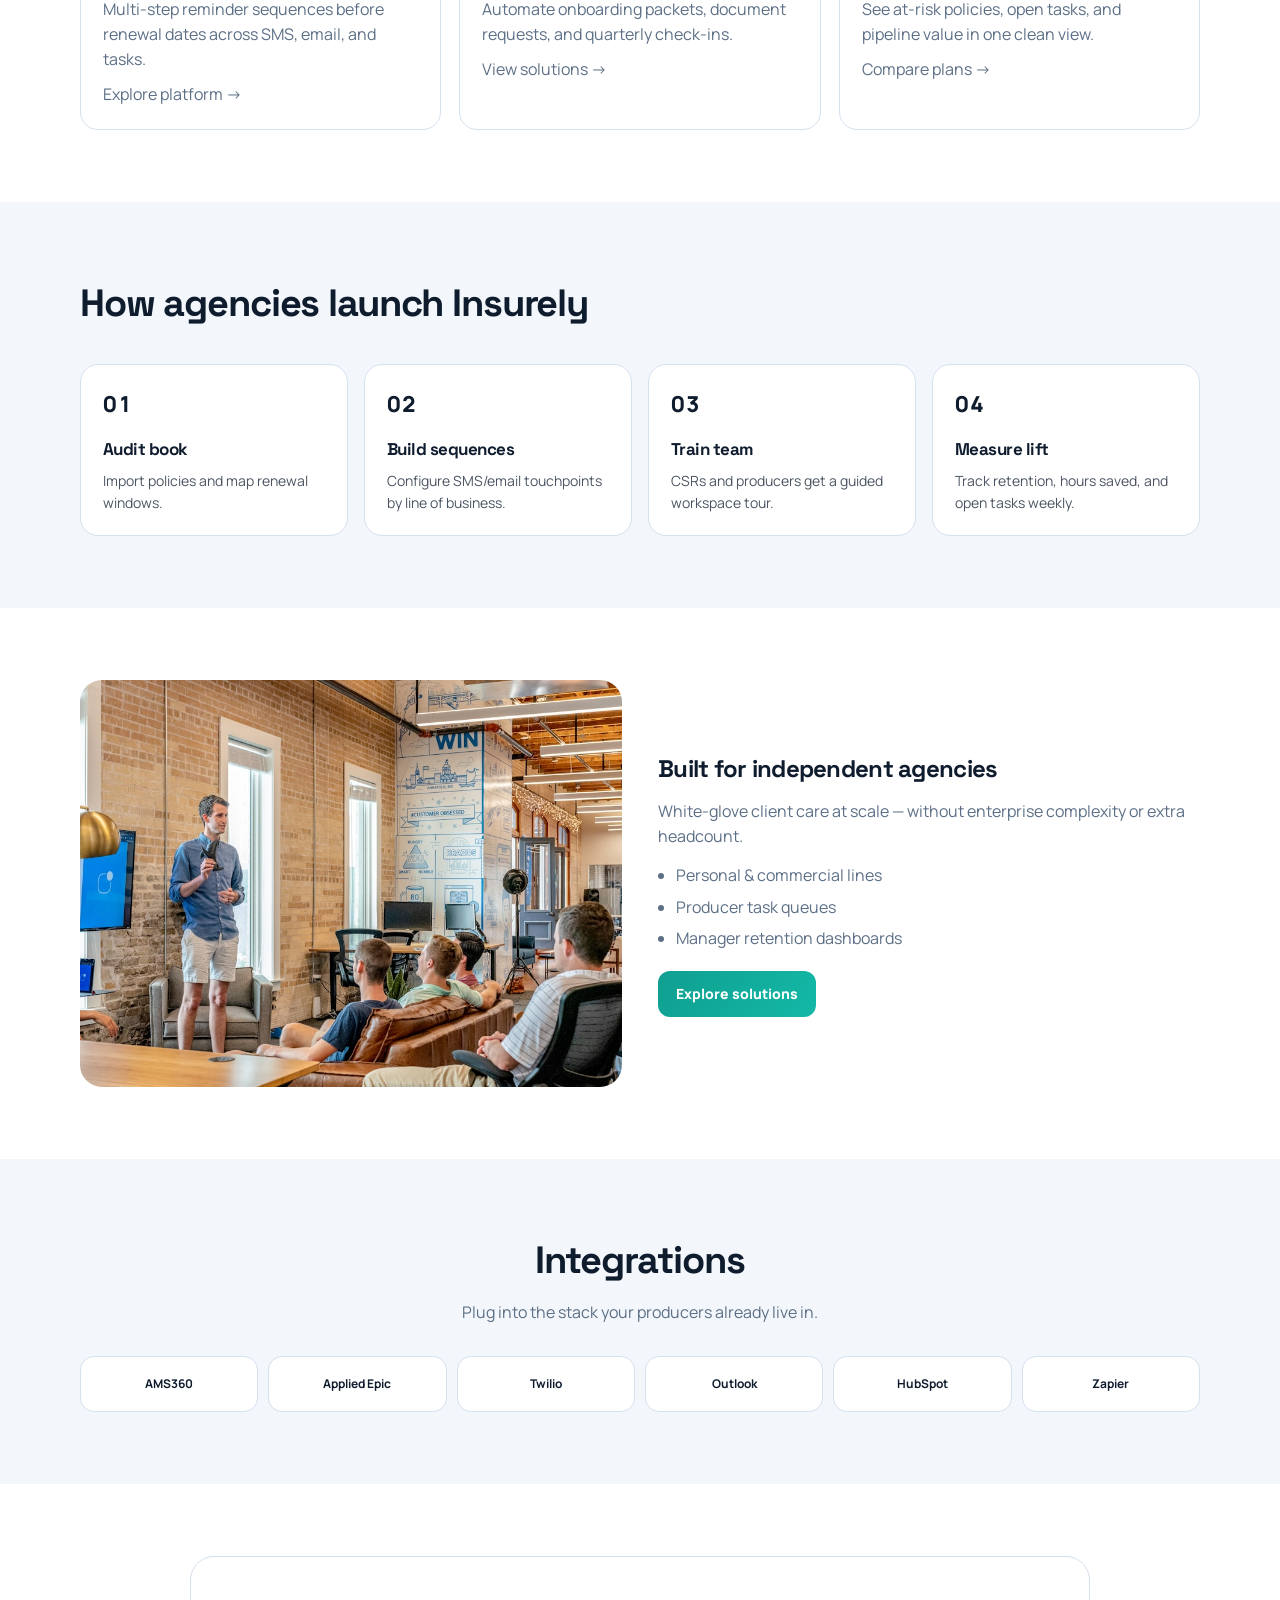
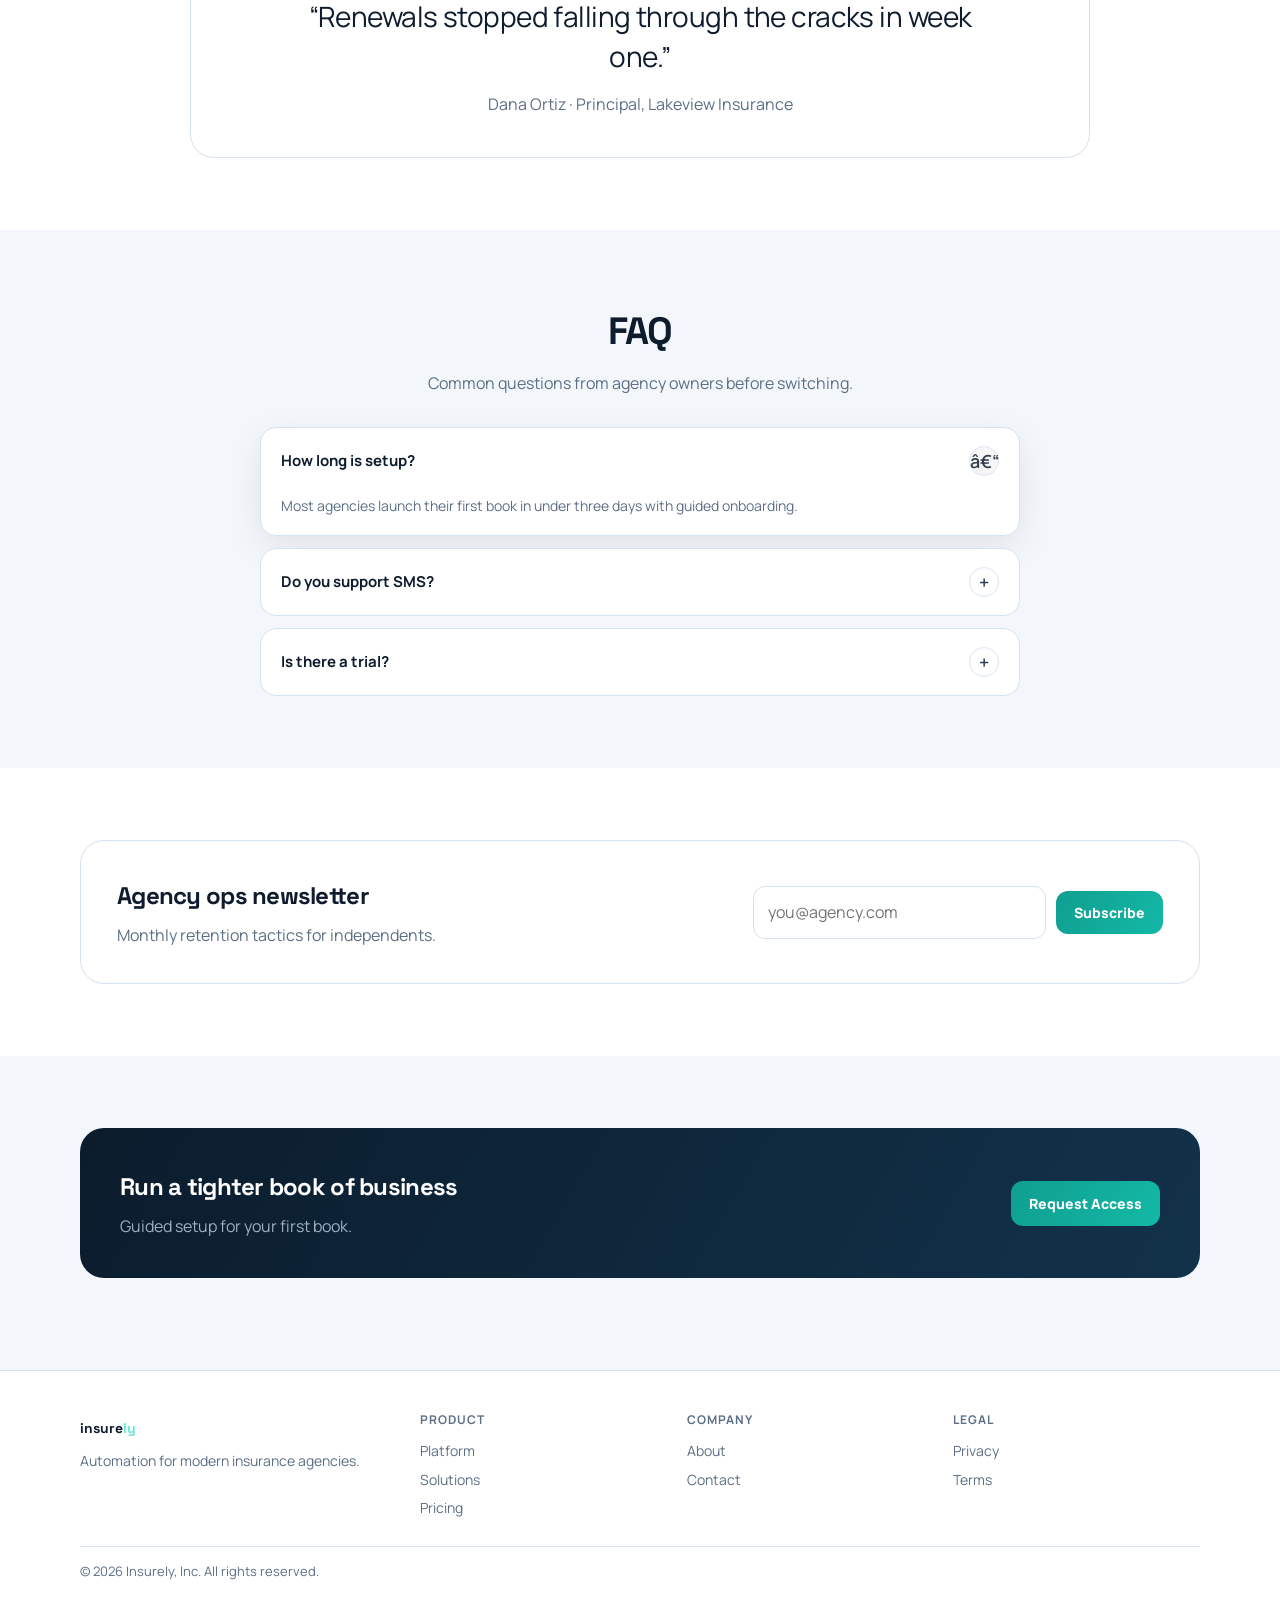
==== commit aa2da1a9: "Polish frontend: FAQ accordion, section alignment, tighter spacing." ====
--- a/index.html
+++ b/index.html
@@ -13,9 +13,9 @@
 <div style="display:flex;gap:10px;flex-wrap:wrap"><a class="btn btn-teal" href="contact.html">Book a Walkthrough</a><a class="btn btn-dark" href="platform.html">See the platform</a></div>
 </div></section>
 
-<section class="section-alt"><div class="wrap"><div class="logos-row reveal"><span>Summit Agency</span><span>Lakeview Insurance</span><span>Beacon Benefits</span><span>Northwind Cover</span><span>PrimeShield</span></div></div></section>
+<section class="section-alt section-tight"><div class="wrap"><div class="logos-row reveal"><span>Summit Agency</span><span>Lakeview Insurance</span><span>Beacon Benefits</span><span>Northwind Cover</span><span>PrimeShield</span></div></div></section>
 
-<section><div class="wrap"><div class="stats-strip reveal">
+<section class="section-tight"><div class="wrap"><div class="stats-strip reveal">
 <div class="stat-box"><b>11 hrs</b><span>saved weekly</span></div>
 <div class="stat-box"><b>+18%</b><span>renewal retention</span></div>
 <div class="stat-box"><b>&lt;3 days</b><span>average setup</span></div>
@@ -44,7 +44,7 @@
 <a class="btn btn-teal" href="solutions.html">Explore solutions</a></div>
 </div></section>
 
-<section><div class="wrap"><div class="section-head reveal"><h2>Integrations</h2></div>
+<section><div class="wrap"><div class="section-head center reveal"><h2>Integrations</h2><p>Plug into the stack your producers already live in.</p></div>
 <div class="integrations reveal"><div>AMS360</div><div>Applied Epic</div><div>Twilio</div><div>Outlook</div><div>HubSpot</div><div>Zapier</div></div>
 </div></section>
 
@@ -53,7 +53,7 @@
 <p class="muted">Dana Ortiz · Principal, Lakeview Insurance</p>
 </div></div></section>
 
-<section><div class="wrap"><div class="section-head reveal"><h2>FAQ</h2></div>
+<section><div class="wrap"><div class="section-head center reveal"><h2>FAQ</h2><p>Common questions from agency owners before switching.</p></div>
 <div class="faq reveal">
 <details open><summary>How long is setup?</summary><p>Most agencies launch their first book in under three days with guided onboarding.</p></details>
 <details><summary>Do you support SMS?</summary><p>Yes — email and SMS sequences with compliance-friendly templates.</p></details>
--- a/styles.css
+++ b/styles.css
@@ -1,4 +1,4 @@
-
+﻿
 :root{--bg:#f3f7fb;--ink:#0f1c2e;--muted:#5c6f86;--teal:#0f9f90;--coral:#ef5b4a;--card:#fff;--line:#d5e1ef;--ease:cubic-bezier(.22,1,.36,1)}
 *{box-sizing:border-box;margin:0;padding:0}html{scroll-behavior:smooth}
 body{font-family:Manrope,system-ui,sans-serif;color:var(--ink);background:var(--bg);line-height:1.55}
@@ -73,3 +73,184 @@
   .stats-strip{grid-template-columns:1fr 1fr}
 }
 
+/* ==== frontend polish: alignment, FAQ, sections ==== */
+.section-tight { padding: 36px 0 !important; }
+.section-head { max-width: 640px; }
+.section-head.center { text-align: center; margin-left: auto; margin-right: auto; }
+.section-head.center + .stats-strip,
+.section-head.center + .process,
+.section-head.center + .grid-3,
+.section-head.center + .faq,
+.section-head.center + .integrations { }
+
+.grid-3 > .card,
+.grid > .product,
+.grid > .card {
+  height: 100%;
+  display: flex;
+  flex-direction: column;
+}
+.card p:last-child { margin-top: auto; }
+
+/* FAQ â€” professional accordion */
+.faq {
+  max-width: 760px;
+  margin: 0 auto;
+  display: grid;
+  gap: 12px;
+}
+.faq details {
+  border: 1px solid var(--line, rgba(255,255,255,.12));
+  border-radius: 16px;
+  padding: 0;
+  margin: 0;
+  background: var(--card, rgba(255,255,255,.04));
+  overflow: hidden;
+  transition: border-color .25s, box-shadow .25s, transform .25s;
+}
+.faq details:hover {
+  border-color: rgba(127,127,127,.35);
+}
+.faq details[open] {
+  box-shadow: 0 12px 36px rgba(0,0,0,.08);
+}
+.faq summary {
+  cursor: pointer;
+  font-weight: 700;
+  list-style: none;
+  display: flex;
+  align-items: center;
+  justify-content: space-between;
+  gap: 16px;
+  padding: 18px 20px;
+  line-height: 1.35;
+  font-size: 15px;
+}
+.faq summary::-webkit-details-marker { display: none; }
+.faq summary::after {
+  content: "+";
+  flex: 0 0 auto;
+  width: 28px;
+  height: 28px;
+  border-radius: 50%;
+  display: grid;
+  place-items: center;
+  font-size: 18px;
+  font-weight: 600;
+  line-height: 1;
+  border: 1px solid var(--line, rgba(127,127,127,.25));
+  opacity: .85;
+  transition: transform .25s, background .25s;
+}
+.faq details[open] summary::after {
+  content: "â€“";
+  transform: none;
+  background: rgba(127,127,127,.08);
+}
+.faq details p {
+  margin: 0;
+  padding: 0 20px 18px;
+  color: var(--muted, #6b7280);
+  font-size: 14px;
+  line-height: 1.65;
+  max-width: 62ch;
+}
+
+/* Process polish */
+.process {
+  align-items: stretch;
+}
+.process .step {
+  height: 100%;
+  display: flex;
+  flex-direction: column;
+}
+.process .step::before {
+  font-variant-numeric: tabular-nums;
+  letter-spacing: .04em;
+  margin-bottom: 14px;
+}
+
+/* Stats / logos alignment */
+.stats-strip {
+  align-items: stretch;
+}
+.stat-box {
+  display: flex;
+  flex-direction: column;
+  justify-content: center;
+  min-height: 120px;
+}
+.logos-row {
+  gap: 12px 14px;
+  justify-content: center;
+}
+
+/* Newsletter / CTA alignment */
+.newsletter {
+  align-items: center;
+}
+.newsletter form {
+  width: 100%;
+  align-items: center;
+}
+.newsletter input {
+  min-height: 48px;
+}
+.cta-band {
+  align-items: center;
+}
+
+/* Contact form should fill grid column */
+.contact-grid .form {
+  max-width: none;
+  width: 100%;
+}
+.form-row {
+  align-items: start;
+}
+.form label {
+  display: block;
+  margin-bottom: 6px;
+}
+.form input[type="checkbox"] {
+  width: auto;
+  display: inline-block;
+  vertical-align: middle;
+}
+
+/* Quote band */
+.quote-band {
+  max-width: 900px;
+  margin-left: auto;
+  margin-right: auto;
+}
+
+/* Integrations wrap nicely */
+.integrations {
+  align-items: stretch;
+}
+.integrations div {
+  display: grid;
+  place-items: center;
+  min-height: 56px;
+}
+
+@media (max-width: 900px) {
+  .stats-strip { grid-template-columns: 1fr 1fr !important; }
+  .process { grid-template-columns: 1fr !important; }
+  .integrations { grid-template-columns: repeat(3, 1fr) !important; }
+  .newsletter, .contact-grid, .form-row { grid-template-columns: 1fr !important; }
+  .faq summary { font-size: 14px; padding: 16px; }
+  .faq details p { padding: 0 16px 16px; }
+  .section-tight { padding: 28px 0 !important; }
+}
+
+.check-row label{display:flex;align-items:flex-start;gap:10px;font-weight:600;line-height:1.45;cursor:pointer}
+.check-row input{margin-top:3px}
+.nav{flex-wrap:wrap}
+.nav .btn{white-space:nowrap}
+@media(max-width:1100px){
+  .nav-links{gap:14px;font-size:13px}
+}
+
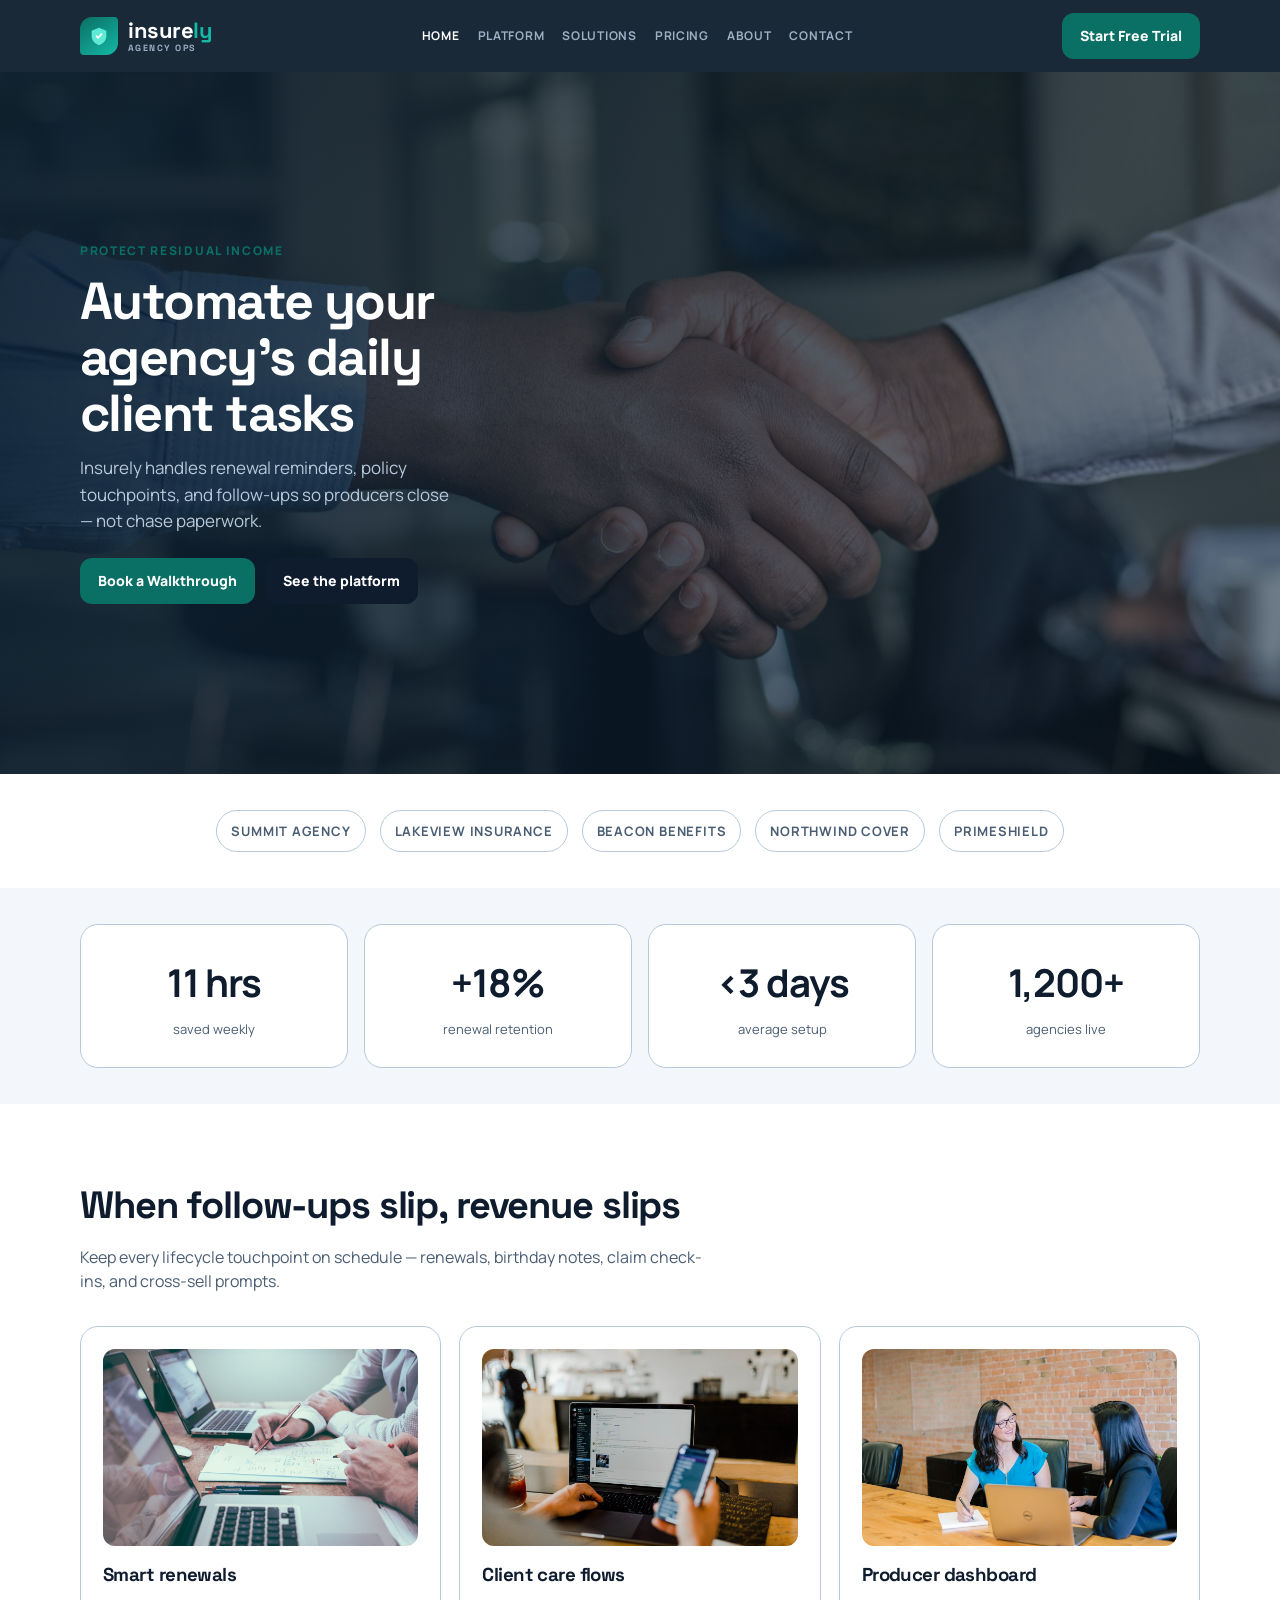
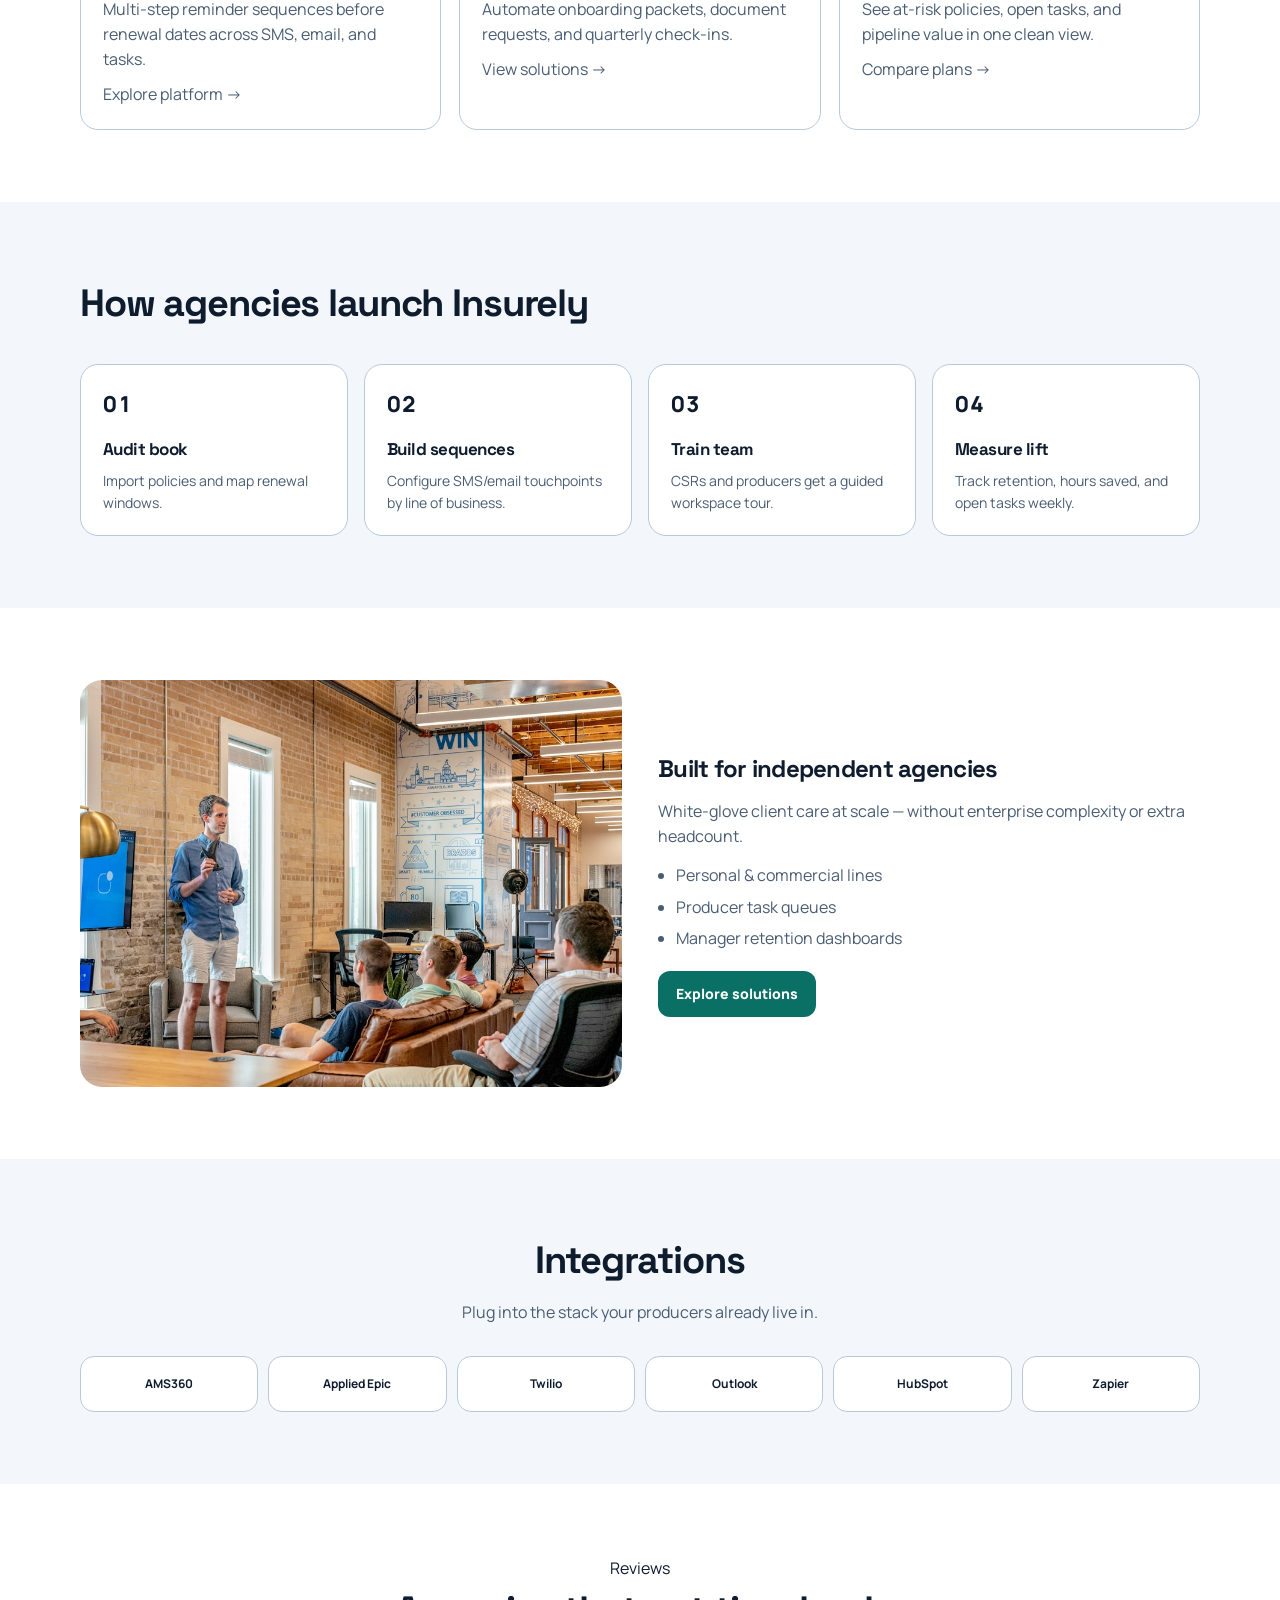
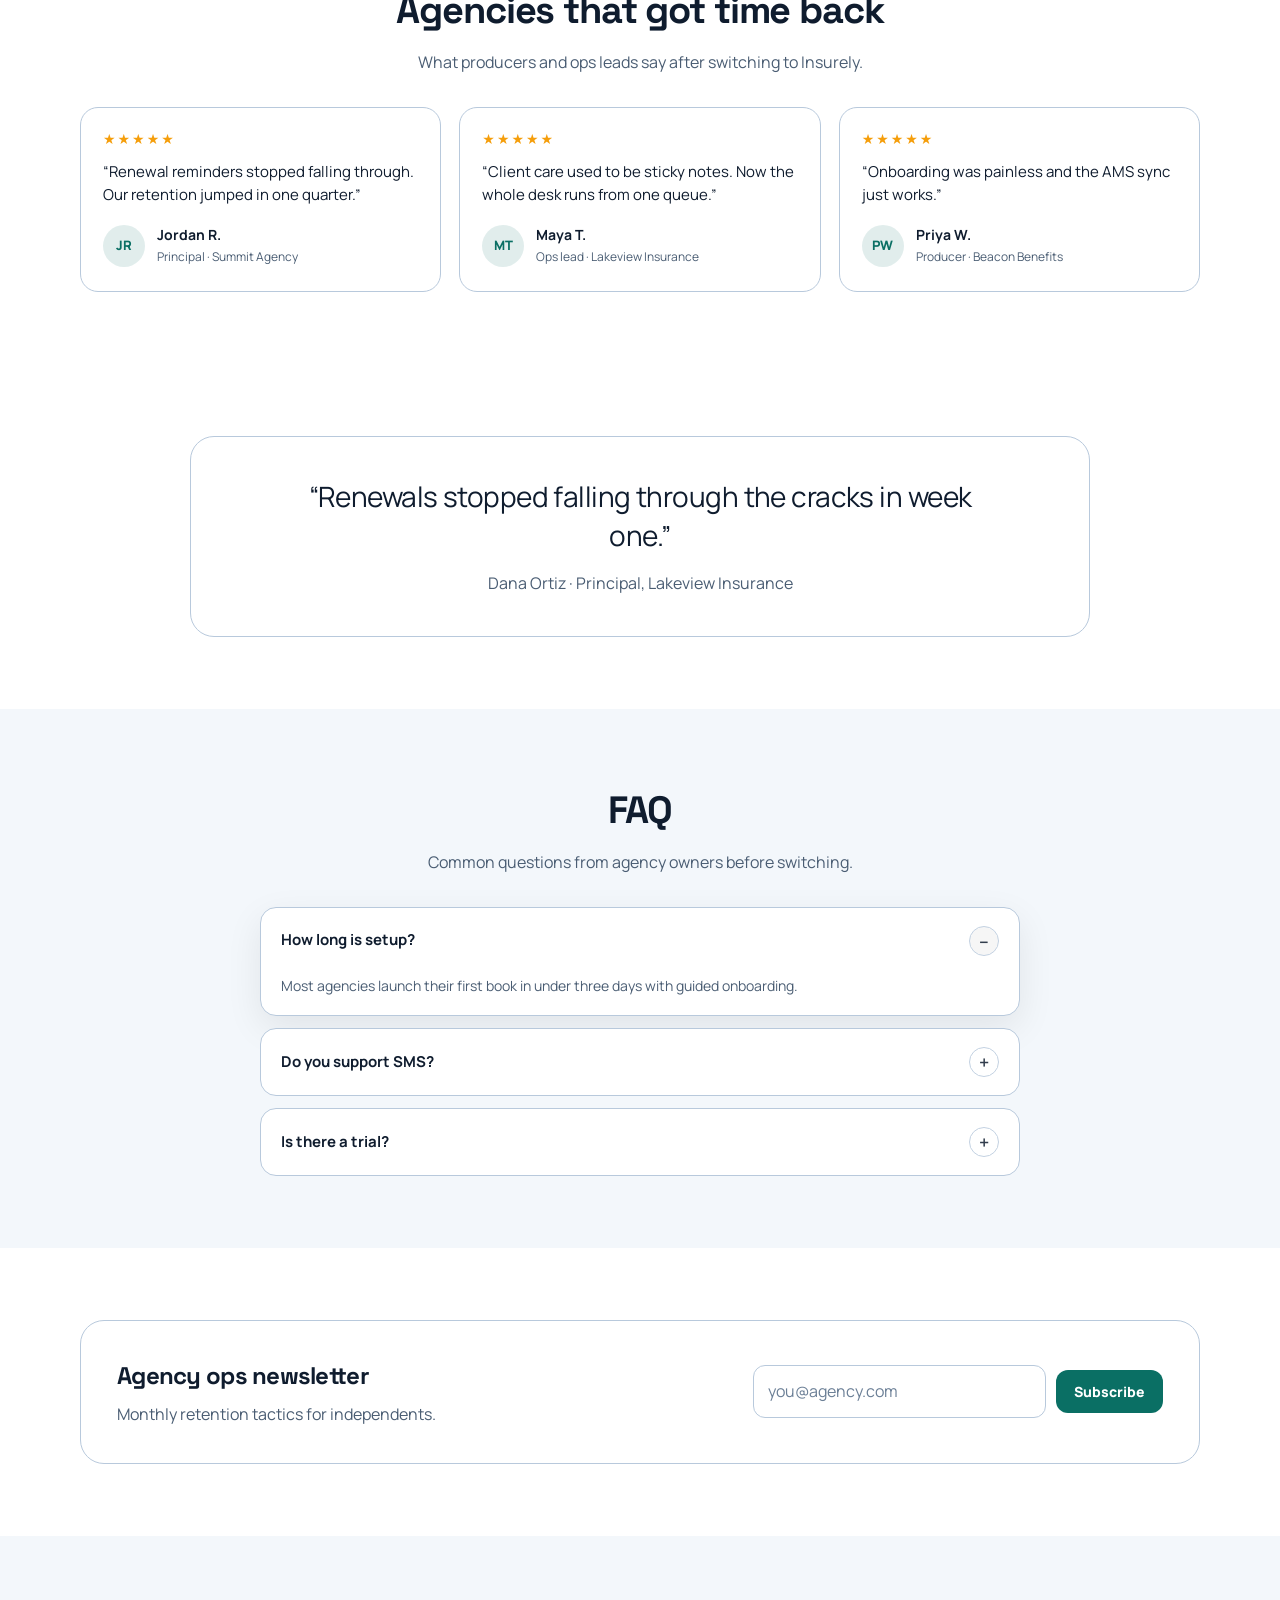
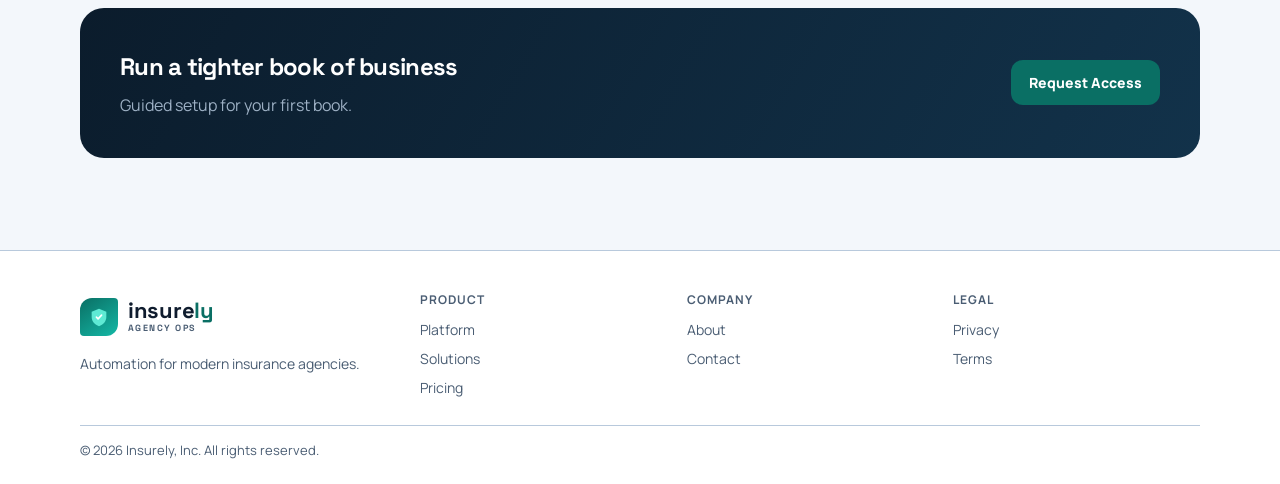
==== commit 7663396c: "Add brand mark logos and customer reviews sections." ====
--- a/index.html
+++ b/index.html
@@ -2,7 +2,7 @@
 <title>Insurely | Automation for Insurance Agencies</title>
 <meta name="description" content="Insurely automates renewals, reminders, and client care so insurance agencies protect residual income."/>
 <link href="https://fonts.googleapis.com/css2?family=Space+Grotesk:wght@500;600;700&family=Manrope:wght@400;500;600;700;800&display=swap" rel="stylesheet"/><link rel="stylesheet" href="styles.css"/></head><body>
-<header><div class="wrap nav"><a class="logo" href="index.html">insure<span>ly</span></a>
+<header><div class="wrap nav"><a class="logo" href="index.html"><span class="logo-mark" aria-hidden="true"><svg viewBox="0 0 24 24" fill="none"><path d="M12 3l8 3.2v5.4c0 5.1-3.4 8.7-8 10.4C7.4 20.3 4 16.7 4 11.6V6.2L12 3z" fill="currentColor"/><path d="M9.2 12.2l1.8 1.8 3.8-4" stroke="#fff" stroke-width="1.8" stroke-linecap="round" stroke-linejoin="round"/></svg></span><span class="logo-text"><span class="word">insure<span class="accent">ly</span></span><span class="tag">Agency Ops</span></span></a>
 <button class="nav-toggle" id="navToggle" aria-label="Menu">☰</button>
 <nav class="nav-links" id="navLinks"><a class="active" href="index.html">Home</a><a href="platform.html">Platform</a><a href="solutions.html">Solutions</a><a href="pricing.html">Pricing</a><a href="about.html">About</a><a href="contact.html">Contact</a></nav>
 <a class="btn btn-teal" href="contact.html">Start Free Trial</a></div></header>
@@ -48,6 +48,7 @@
 <div class="integrations reveal"><div>AMS360</div><div>Applied Epic</div><div>Twilio</div><div>Outlook</div><div>HubSpot</div><div>Zapier</div></div>
 </div></section>
 
+<section class="reviews-section section-alt"><div class="wrap"><div class="section-head center reveal"><span class="eyebrow">Reviews</span><h2>Agencies that got time back</h2><p class="muted">What producers and ops leads say after switching to Insurely.</p></div><div class="reviews-grid reveal"><article class="review-card"><div class="review-stars">★★★★★</div><p>“Renewal reminders stopped falling through. Our retention jumped in one quarter.”</p><div class="review-author"><span class="review-avatar">JR</span><div><strong>Jordan R.</strong><span class="muted">Principal · Summit Agency</span></div></div></article><article class="review-card"><div class="review-stars">★★★★★</div><p>“Client care used to be sticky notes. Now the whole desk runs from one queue.”</p><div class="review-author"><span class="review-avatar">MT</span><div><strong>Maya T.</strong><span class="muted">Ops lead · Lakeview Insurance</span></div></div></article><article class="review-card"><div class="review-stars">★★★★★</div><p>“Onboarding was painless and the AMS sync just works.”</p><div class="review-author"><span class="review-avatar">PW</span><div><strong>Priya W.</strong><span class="muted">Producer · Beacon Benefits</span></div></div></article></div></div></section>
 <section class="section-alt"><div class="wrap"><div class="quote-band reveal">
 <blockquote>“Renewals stopped falling through the cracks in week one.”</blockquote>
 <p class="muted">Dana Ortiz · Principal, Lakeview Insurance</p>
@@ -66,7 +67,7 @@
 </div></div></section>
 
 <section><div class="wrap"><div class="band reveal"><div><h2>Run a tighter book of business</h2><p>Guided setup for your first book.</p></div><a class="btn btn-teal" href="contact.html">Request Access</a></div></div></section>
-<footer><div class="wrap"><div class="footer-grid"><div><a class="logo" href="index.html" style="color:#0f1c2e">insure<span>ly</span></a><p class="muted" style="margin-top:10px;font-size:14px">Automation for modern insurance agencies.</p></div>
+<footer><div class="wrap"><div class="footer-grid"><div><a class="logo" href="index.html"><span class="logo-mark" aria-hidden="true"><svg viewBox="0 0 24 24" fill="none"><path d="M12 3l8 3.2v5.4c0 5.1-3.4 8.7-8 10.4C7.4 20.3 4 16.7 4 11.6V6.2L12 3z" fill="currentColor"/><path d="M9.2 12.2l1.8 1.8 3.8-4" stroke="#fff" stroke-width="1.8" stroke-linecap="round" stroke-linejoin="round"/></svg></span><span class="logo-text"><span class="word">insure<span class="accent">ly</span></span><span class="tag">Agency Ops</span></span></a><p class="muted" style="margin-top:10px;font-size:14px">Automation for modern insurance agencies.</p></div>
 <div><h4>Product</h4><a href="platform.html">Platform</a><a href="solutions.html">Solutions</a><a href="pricing.html">Pricing</a></div>
 <div><h4>Company</h4><a href="about.html">About</a><a href="contact.html">Contact</a></div>
 <div><h4>Legal</h4><a href="privacy.html">Privacy</a><a href="terms.html">Terms</a></div></div>
--- a/styles.css
+++ b/styles.css
@@ -143,7 +143,7 @@
   transition: transform .25s, background .25s;
 }
 .faq details[open] summary::after {
-  content: "â€“";
+  content: "–";
   transform: none;
   background: rgba(127,127,127,.08);
 }
@@ -254,3 +254,219 @@
   .nav-links{gap:14px;font-size:13px}
 }
 
+/* ---- UX readability / contrast / interaction fixes ---- */
+/* ---- UX readability / contrast / interaction fixes ---- */
+.stat-box span,
+.process .step p,
+.logos-row,
+.contact-card p {
+  opacity: 1 !important;
+}
+.stat-box span,
+.process .step p {
+  color: var(--muted) !important;
+}
+.faq details[open] summary::after {
+  content: "–" !important;
+}
+.btn {
+  transition: transform .35s var(--ease), background .25s ease, border-color .25s ease, box-shadow .25s ease, filter .25s ease !important;
+}
+input::placeholder,
+textarea::placeholder {
+  opacity: 1;
+  color: #6b7f96;
+}
+.footer-grid a:hover {
+  color: var(--ink, var(--text, #111));
+}
+.product.is-hidden,
+[data-product].is-hidden {
+  display: none !important;
+}
+.filter-panel {
+  display: none;
+  padding: 8px 0 12px;
+  border-bottom: 1px solid var(--line, #e5e5e5);
+}
+.filter-group.open .filter-panel { display: block; }
+.filter-group.open > button span { transform: rotate(45deg); display: inline-block; }
+.filter-panel label {
+  display: flex;
+  align-items: center;
+  gap: 8px;
+  padding: 6px 0;
+  font-size: 13px;
+  font-weight: 500;
+  cursor: pointer;
+  color: var(--muted, #525252);
+}
+.filter-chip-row { display: flex; flex-wrap: wrap; gap: 8px; margin: 10px 0 16px; }
+.filter-chip {
+  border: 1px solid var(--line, #e5e5e5);
+  background: #fff;
+  border-radius: 999px;
+  padding: 7px 12px;
+  font: inherit;
+  font-size: 12px;
+  font-weight: 700;
+  cursor: pointer;
+}
+.filter-chip.active {
+  background: var(--ink, #171717);
+  color: #fff;
+  border-color: transparent;
+}
+.filter-empty {
+  display: none;
+  color: var(--muted);
+  padding: 20px 0;
+}
+.filter-empty.show { display: block; }
+
+
+/* Insurely contrast */
+:root {
+  --teal: #0a6f64;
+  --muted: #4a5d73;
+  --line: #b8c9dc;
+}
+.btn-teal {
+  background: #0a6f64 !important;
+  color: #fff !important;
+}
+.btn-teal:hover {
+  background: #086057 !important;
+}
+.btn-dark:hover {
+  background: #1a2d45 !important;
+}
+.kicker { color: #0a6f64 !important; }
+.form input,
+.form textarea,
+.form select {
+  background: #fff;
+  color: var(--ink);
+  border: 1px solid #b7c9db;
+}
+.logos-row { color: #4a5d73; }
+
+/* ---- Brand logo system ---- */
+/* ---- Brand logo system ---- */
+.logo, a.brand.logo, a.logo.brand {
+  display: inline-flex !important;
+  align-items: center;
+  gap: 10px;
+  text-decoration: none;
+  line-height: 1.1;
+}
+.logo-mark {
+  width: 38px;
+  height: 38px;
+  flex-shrink: 0;
+  display: grid;
+  place-items: center;
+  border-radius: 11px;
+  position: relative;
+}
+.logo-mark svg {
+  width: 22px;
+  height: 22px;
+  display: block;
+}
+.logo-text {
+  display: flex;
+  flex-direction: column;
+  align-items: flex-start;
+  font-weight: 800;
+  letter-spacing: -.02em;
+}
+.logo-text .word {
+  font-size: 1.05em;
+  line-height: 1;
+}
+.logo-text .tag {
+  font-size: 9px;
+  font-weight: 700;
+  letter-spacing: .16em;
+  text-transform: uppercase;
+  margin-top: 3px;
+  opacity: .72;
+}
+footer .logo, footer a.brand {
+  text-align: left !important;
+}
+
+
+.logo-mark { background: linear-gradient(145deg,#0a6f64,#14b8a6); color:#fff; border-radius: 12px 4px 12px 4px; }
+.logo-text .word { font-family: "Space Grotesk", sans-serif; font-size: 22px; color: inherit; }
+.logo-text .accent { color: #14b8a6; }
+header .logo-text .word { color: #fff; }
+header .logo-text .tag { color: #9db0c4; opacity: 1; }
+footer .logo-text .word { color: #0f1c2e !important; }
+footer .logo-text .accent { color: #0a6f64; }
+footer .logo-text .tag { color: #4a5d73; opacity: 1; }
+.review-avatar { background: rgba(10,111,100,.12); color: #0a6f64; }
+
+
+/* ---- Reviews section ---- */
+.reviews-grid {
+  display: grid;
+  grid-template-columns: repeat(3, 1fr);
+  gap: 18px;
+  margin-top: 8px;
+}
+.review-card {
+  padding: 24px 22px;
+  border-radius: 18px;
+  border: 1px solid var(--line, rgba(127,127,127,.2));
+  background: var(--card, var(--panel, #fff));
+  display: flex;
+  flex-direction: column;
+  gap: 14px;
+  height: 100%;
+  transition: transform .35s var(--ease, ease);
+}
+.review-card:hover { transform: translateY(-6px); }
+.review-stars {
+  color: #f59e0b;
+  letter-spacing: 2px;
+  font-size: 14px;
+  line-height: 1;
+}
+.review-card > p {
+  font-size: 15px;
+  line-height: 1.55;
+  flex: 1;
+  margin: 0;
+}
+.review-author {
+  display: flex;
+  align-items: center;
+  gap: 12px;
+  margin-top: 4px;
+}
+.review-avatar {
+  width: 42px;
+  height: 42px;
+  border-radius: 50%;
+  display: grid;
+  place-items: center;
+  font-weight: 800;
+  font-size: 13px;
+  letter-spacing: .02em;
+  flex-shrink: 0;
+}
+.review-author strong {
+  display: block;
+  font-size: 14px;
+}
+.review-author .muted,
+.review-author span:last-child {
+  display: block;
+  font-size: 12px;
+  margin-top: 2px;
+}
+@media (max-width: 900px) {
+  .reviews-grid { grid-template-columns: 1fr !important; }
+}
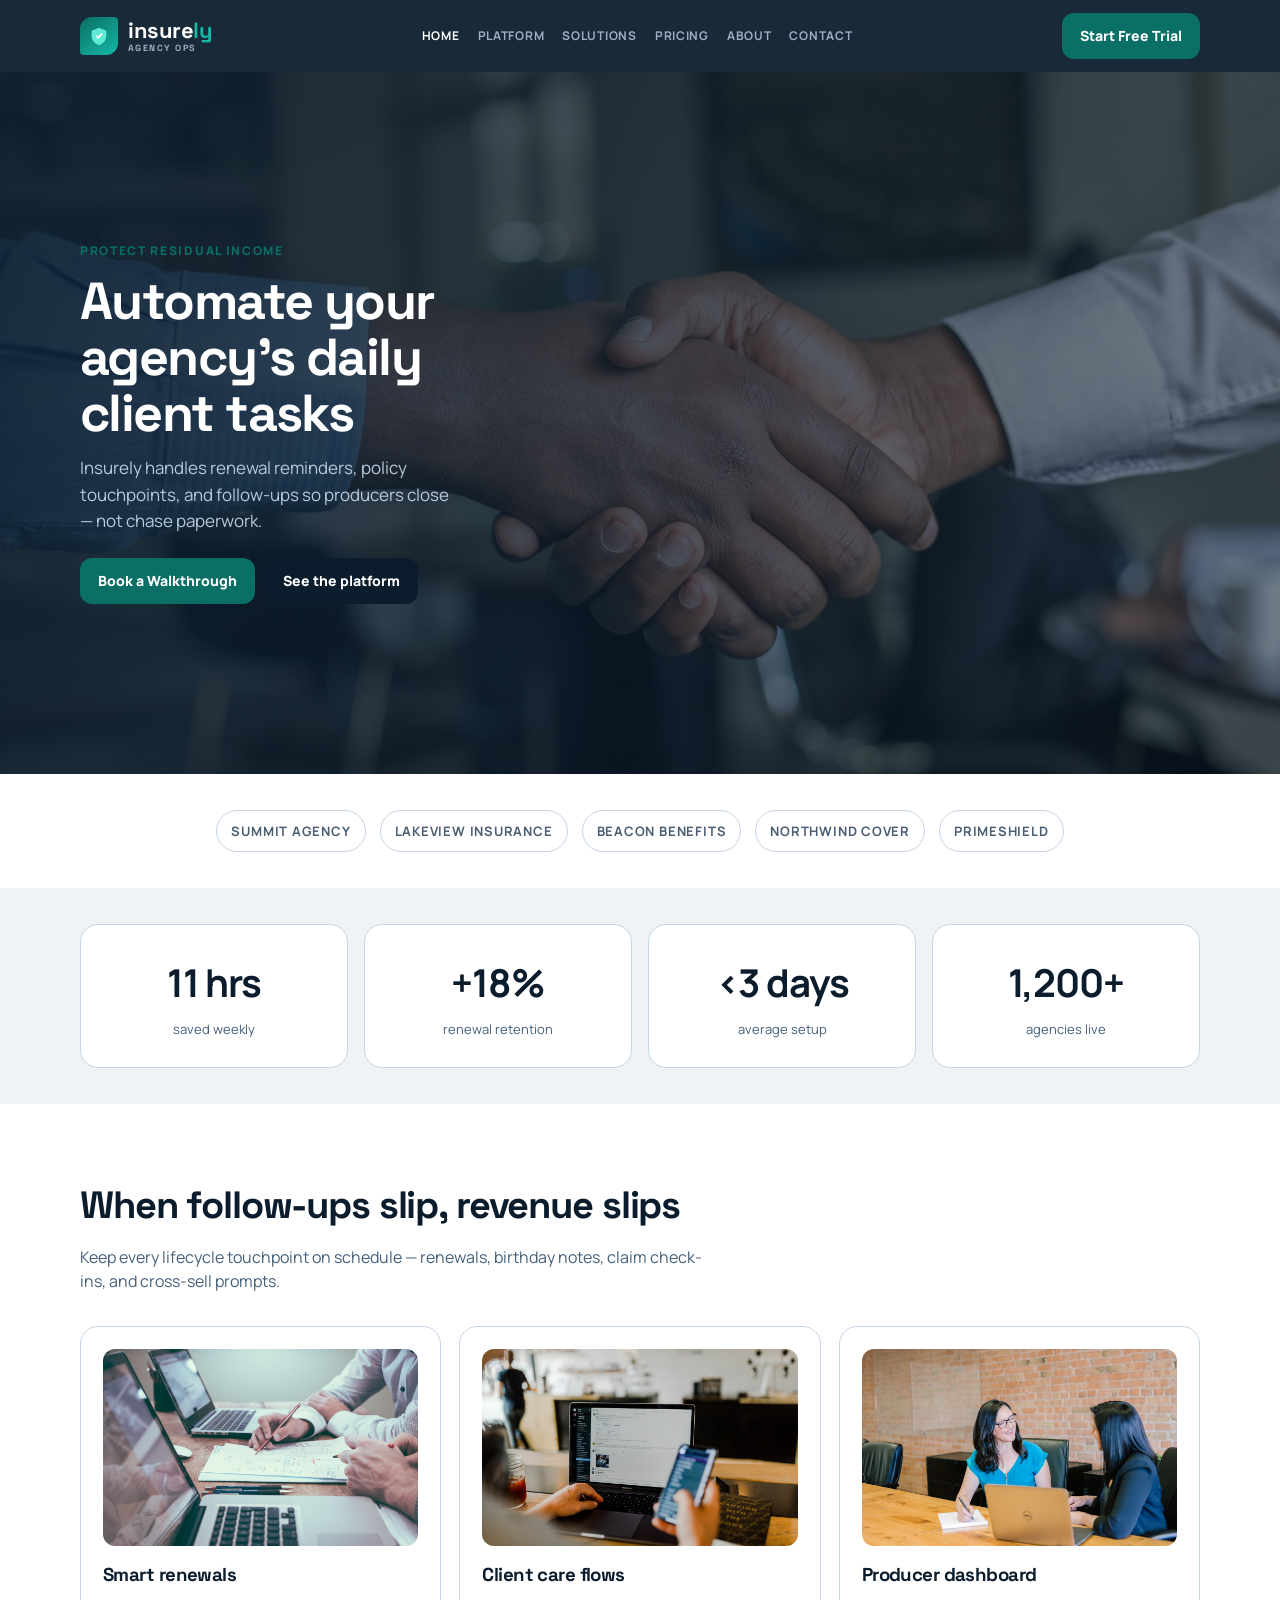
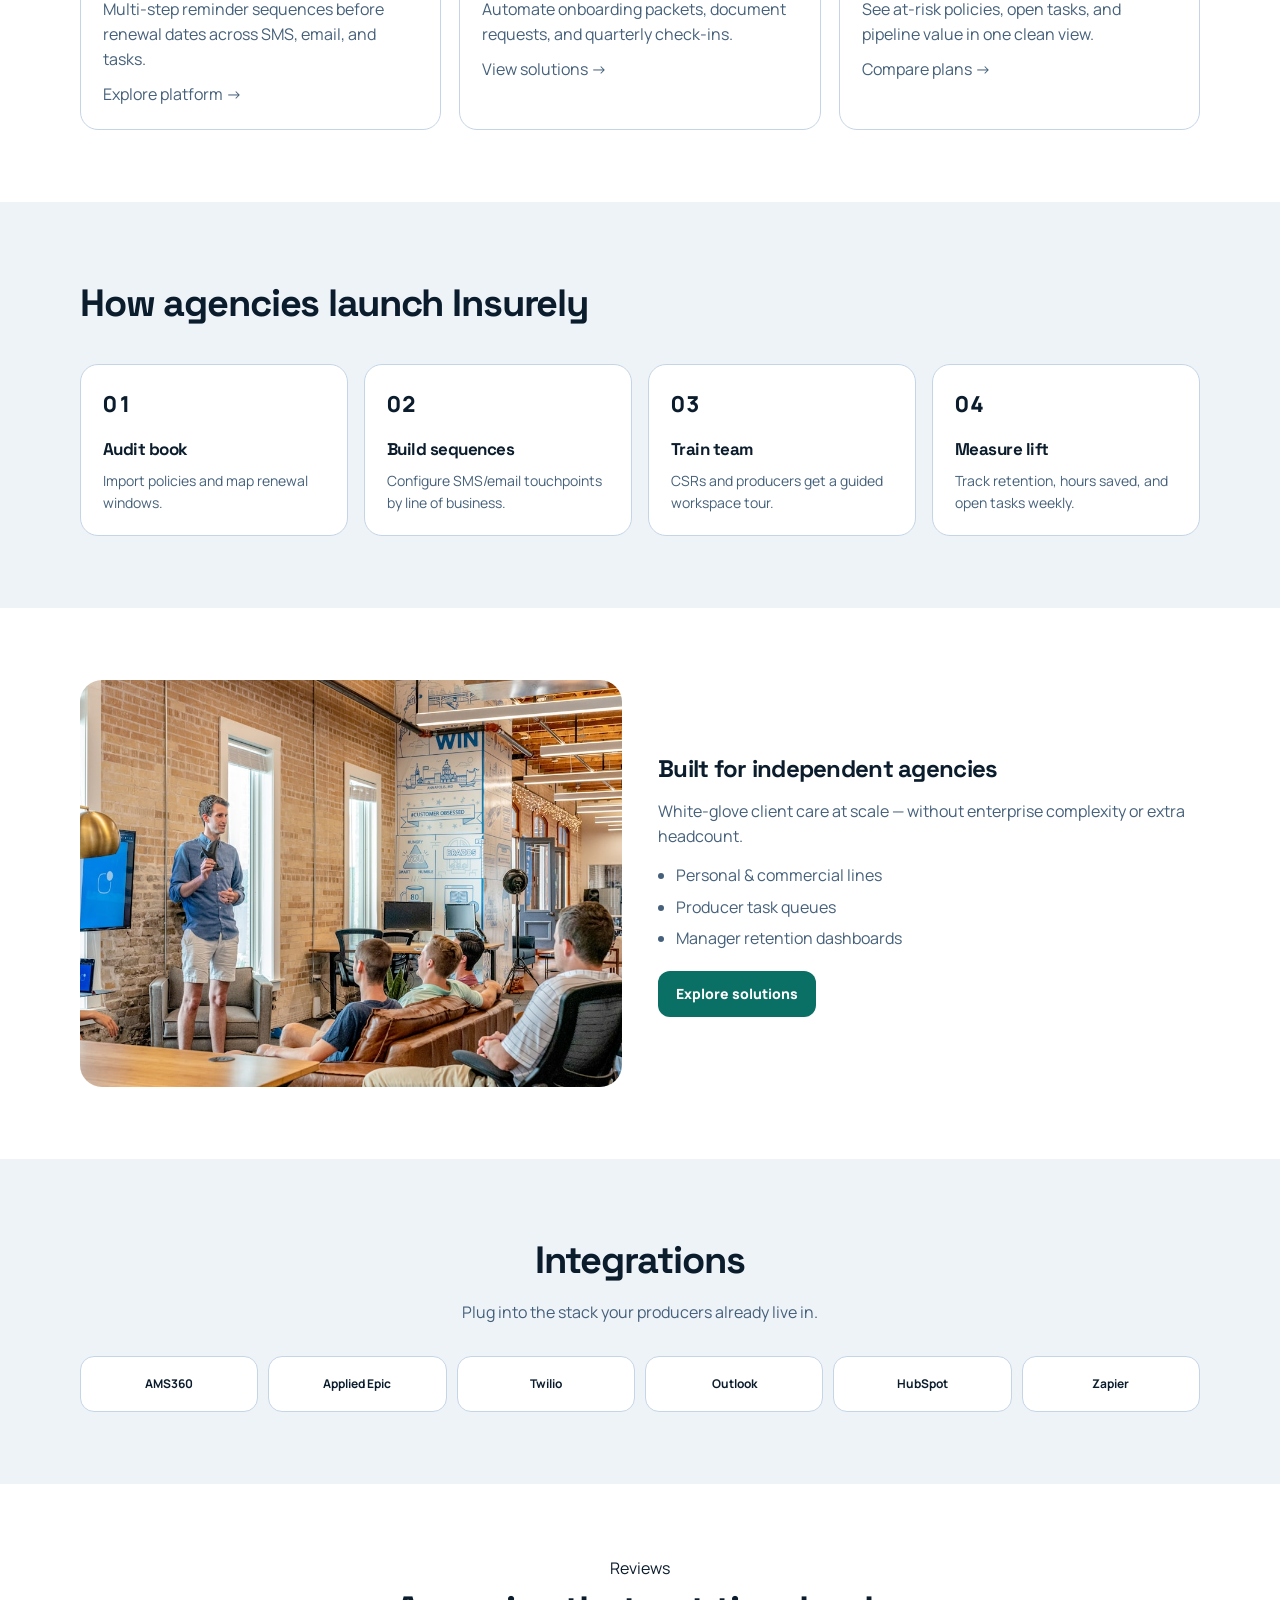
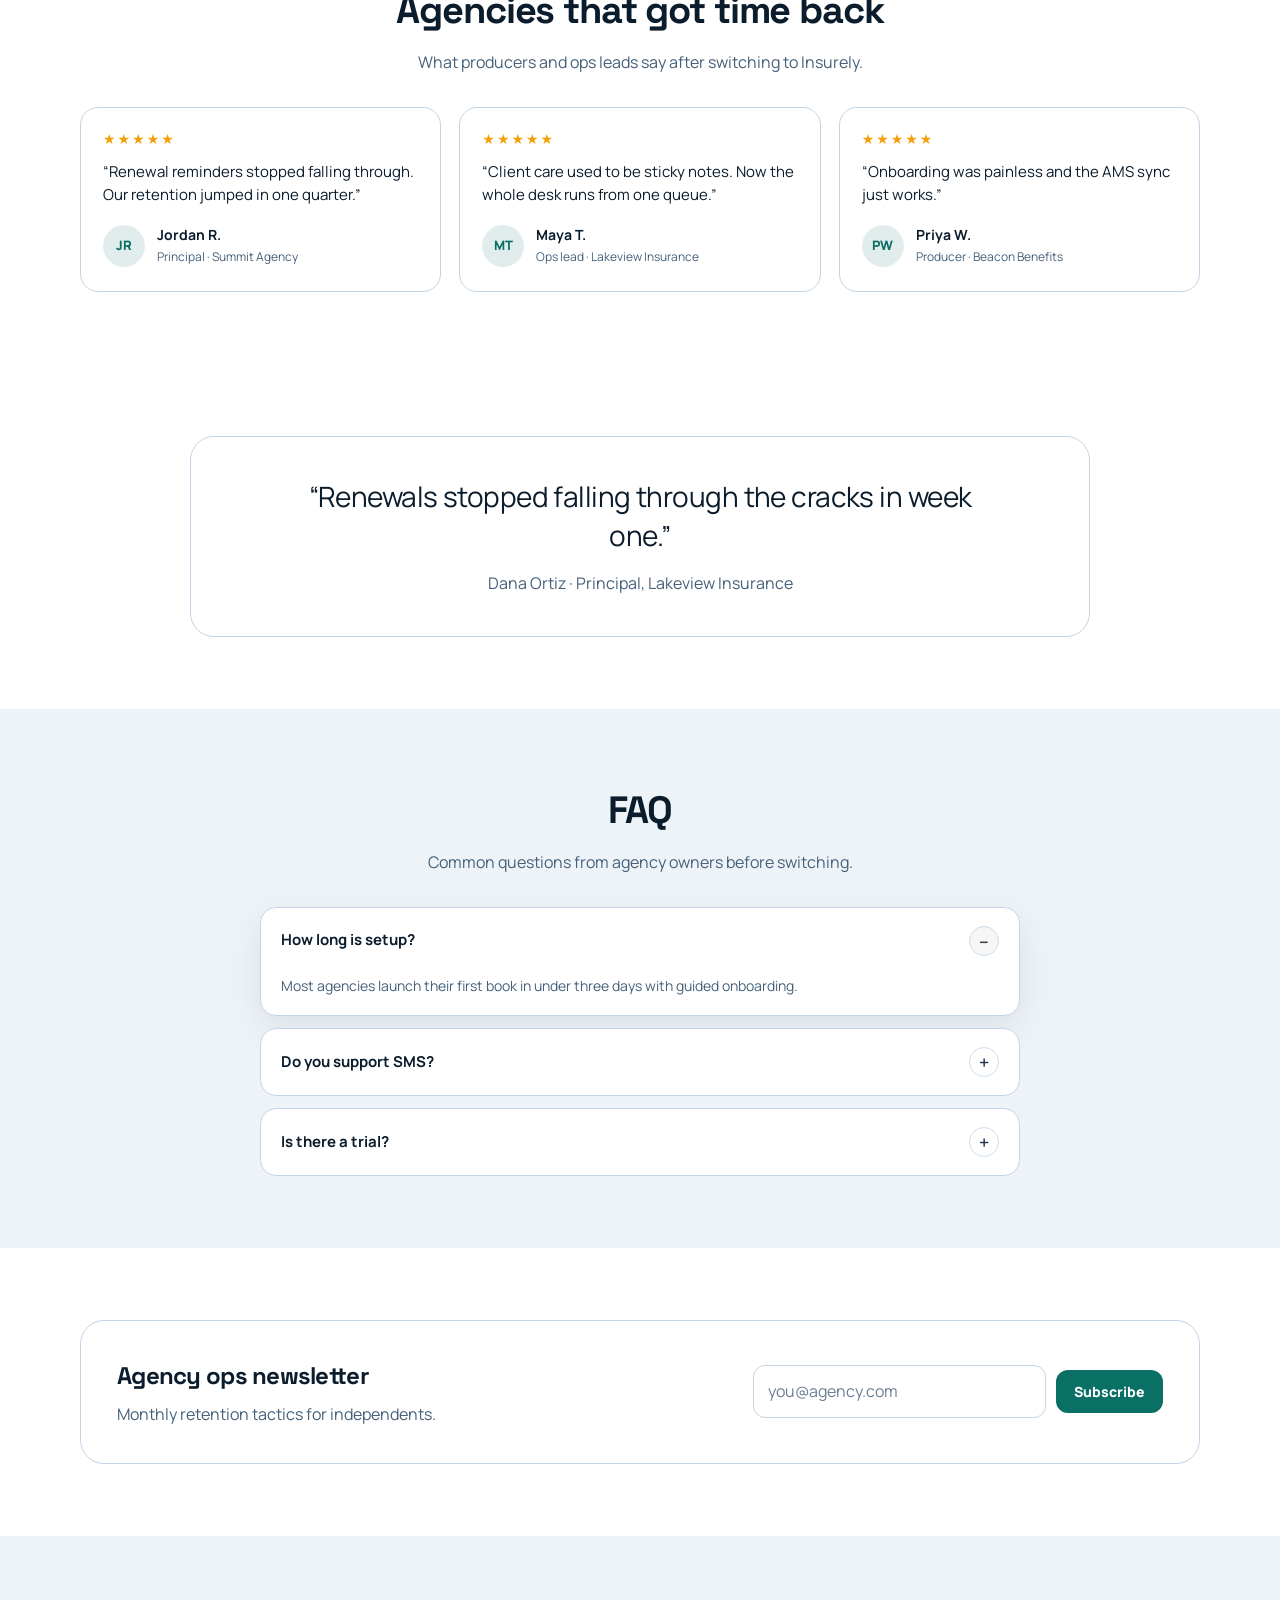
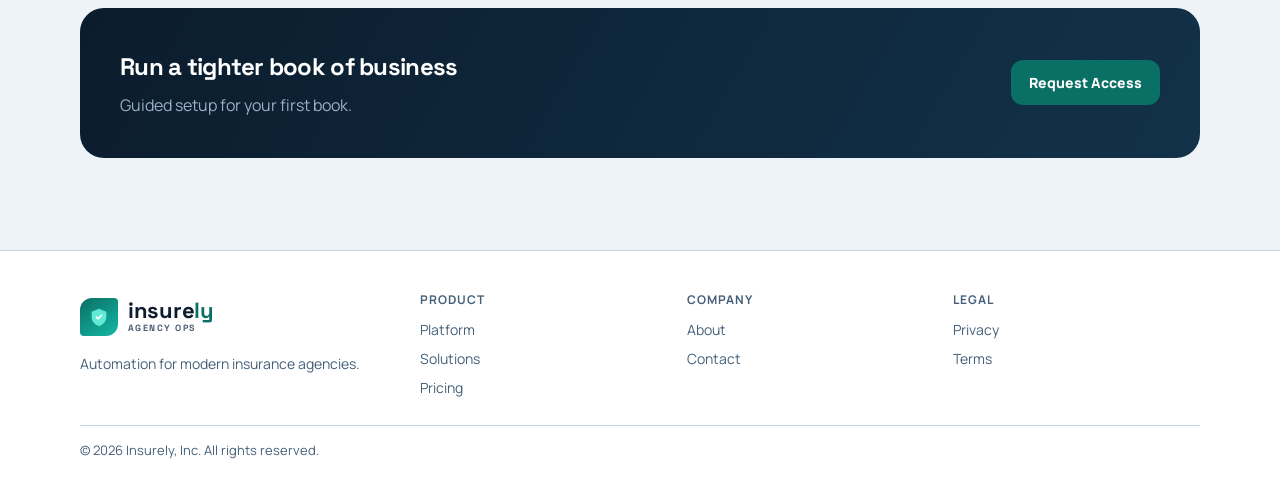
==== commit b34b19ca: "Modern standards: a11y, SEO, brand color systems, 404/sitemap." ====
--- a/index.html
+++ b/index.html
@@ -1,11 +1,20 @@
 <!DOCTYPE html><html lang="en"><head><meta charset="utf-8"/><meta name="viewport" content="width=device-width,initial-scale=1"/>
 <title>Insurely | Automation for Insurance Agencies</title>
 <meta name="description" content="Insurely automates renewals, reminders, and client care so insurance agencies protect residual income."/>
-<link href="https://fonts.googleapis.com/css2?family=Space+Grotesk:wght@500;600;700&family=Manrope:wght@400;500;600;700;800&display=swap" rel="stylesheet"/><link rel="stylesheet" href="styles.css"/></head><body>
+<link href="https://fonts.googleapis.com/css2?family=Space+Grotesk:wght@500;600;700&family=Manrope:wght@400;500;600;700;800&display=swap" rel="stylesheet"/><link rel="stylesheet" href="styles.css"/>  <link rel="icon" href="favicon.svg" type="image/svg+xml"/>
+  <meta name="theme-color" content="#0b1c2c"/>
+  <meta property="og:title" content="Insurely | Automation for Insurance Agencies"/>
+  <meta property="og:description" content="Automation for insurance agencies — renewals, reminders, and client care in one workflow."/>
+  <meta property="og:type" content="website"/>
+  <meta property="og:url" content="https://mryamaslam.github.io/insurely/"/>
+  <meta name="twitter:card" content="summary_large_image"/>
+</head><body>
+<a class="skip-link" href="#main">Skip to content</a>
 <header><div class="wrap nav"><a class="logo" href="index.html"><span class="logo-mark" aria-hidden="true"><svg viewBox="0 0 24 24" fill="none"><path d="M12 3l8 3.2v5.4c0 5.1-3.4 8.7-8 10.4C7.4 20.3 4 16.7 4 11.6V6.2L12 3z" fill="currentColor"/><path d="M9.2 12.2l1.8 1.8 3.8-4" stroke="#fff" stroke-width="1.8" stroke-linecap="round" stroke-linejoin="round"/></svg></span><span class="logo-text"><span class="word">insure<span class="accent">ly</span></span><span class="tag">Agency Ops</span></span></a>
 <button class="nav-toggle" id="navToggle" aria-label="Menu">☰</button>
 <nav class="nav-links" id="navLinks"><a class="active" href="index.html">Home</a><a href="platform.html">Platform</a><a href="solutions.html">Solutions</a><a href="pricing.html">Pricing</a><a href="about.html">About</a><a href="contact.html">Contact</a></nav>
 <a class="btn btn-teal" href="contact.html">Start Free Trial</a></div></header>
+<main id="main">
 <section class="hero" style="background-image:url('images/hero.jpg')"><div class="wrap">
 <div class="kicker">Protect residual income</div>
 <h1>Automate your agency’s daily client tasks</h1>
@@ -24,9 +33,9 @@
 
 <section class="section-alt"><div class="wrap"><div class="section-head reveal"><h2>When follow-ups slip, revenue slips</h2><p>Keep every lifecycle touchpoint on schedule — renewals, birthday notes, claim check-ins, and cross-sell prompts.</p></div>
 <div class="grid-3">
-<article class="card reveal"><img src="images/desk.jpg" alt="Agency desk"/><h3>Smart renewals</h3><p>Multi-step reminder sequences before renewal dates across SMS, email, and tasks.</p><p style="margin-top:10px"><a href="platform.html">Explore platform →</a></p></article>
-<article class="card reveal"><img src="images/phone.jpg" alt="Client messaging"/><h3>Client care flows</h3><p>Automate onboarding packets, document requests, and quarterly check-ins.</p><p style="margin-top:10px"><a href="solutions.html">View solutions →</a></p></article>
-<article class="card reveal"><img src="images/meeting.jpg" alt="Agency meeting"/><h3>Producer dashboard</h3><p>See at-risk policies, open tasks, and pipeline value in one clean view.</p><p style="margin-top:10px"><a href="pricing.html">Compare plans →</a></p></article>
+<article class="card reveal"><img src="images/desk.jpg" alt="Agency desk"/ loading="lazy" decoding="async"><h3>Smart renewals</h3><p>Multi-step reminder sequences before renewal dates across SMS, email, and tasks.</p><p style="margin-top:10px"><a href="platform.html">Explore platform →</a></p></article>
+<article class="card reveal"><img src="images/phone.jpg" alt="Client messaging"/ loading="lazy" decoding="async"><h3>Client care flows</h3><p>Automate onboarding packets, document requests, and quarterly check-ins.</p><p style="margin-top:10px"><a href="solutions.html">View solutions →</a></p></article>
+<article class="card reveal"><img src="images/meeting.jpg" alt="Agency meeting"/ loading="lazy" decoding="async"><h3>Producer dashboard</h3><p>See at-risk policies, open tasks, and pipeline value in one clean view.</p><p style="margin-top:10px"><a href="pricing.html">Compare plans →</a></p></article>
 </div></div></section>
 
 <section><div class="wrap"><div class="section-head reveal"><h2>How agencies launch Insurely</h2></div>
@@ -38,7 +47,7 @@
 </div></div></section>
 
 <section class="section-alt"><div class="wrap grid-2">
-<img class="split-img reveal" src="images/team.jpg" alt="Agency team"/>
+<img class="split-img reveal" src="images/team.jpg" alt="Agency team"/ loading="lazy" decoding="async">
 <div class="reveal"><h2>Built for independent agencies</h2><p class="muted" style="margin:12px 0">White-glove client care at scale — without enterprise complexity or extra headcount.</p>
 <ul class="list"><li>Personal & commercial lines</li><li>Producer task queues</li><li>Manager retention dashboards</li></ul>
 <a class="btn btn-teal" href="solutions.html">Explore solutions</a></div>
@@ -67,8 +76,11 @@
 </div></div></section>
 
 <section><div class="wrap"><div class="band reveal"><div><h2>Run a tighter book of business</h2><p>Guided setup for your first book.</p></div><a class="btn btn-teal" href="contact.html">Request Access</a></div></div></section>
+</main>
 <footer><div class="wrap"><div class="footer-grid"><div><a class="logo" href="index.html"><span class="logo-mark" aria-hidden="true"><svg viewBox="0 0 24 24" fill="none"><path d="M12 3l8 3.2v5.4c0 5.1-3.4 8.7-8 10.4C7.4 20.3 4 16.7 4 11.6V6.2L12 3z" fill="currentColor"/><path d="M9.2 12.2l1.8 1.8 3.8-4" stroke="#fff" stroke-width="1.8" stroke-linecap="round" stroke-linejoin="round"/></svg></span><span class="logo-text"><span class="word">insure<span class="accent">ly</span></span><span class="tag">Agency Ops</span></span></a><p class="muted" style="margin-top:10px;font-size:14px">Automation for modern insurance agencies.</p></div>
 <div><h4>Product</h4><a href="platform.html">Platform</a><a href="solutions.html">Solutions</a><a href="pricing.html">Pricing</a></div>
 <div><h4>Company</h4><a href="about.html">About</a><a href="contact.html">Contact</a></div>
 <div><h4>Legal</h4><a href="privacy.html">Privacy</a><a href="terms.html">Terms</a></div></div>
-<div class="footer-bottom">© 2026 Insurely, Inc. All rights reserved.</div></div></footer><script src="app.js"></script></body></html>+<div class="footer-bottom">© 2026 Insurely, Inc. All rights reserved.</div></div></footer><script src="app.js"></script><div class="cookie-bar" id="cookieBar" role="dialog" aria-live="polite"><p>We use local storage for cart/demo preferences. See our <a href="privacy.html">Privacy</a>.</p><button type="button" class="btn btn-solid btn-primary btn-teal btn-red btn-sky" id="cookieAccept">Got it</button></div>
+<button type="button" class="to-top" id="toTop" aria-label="Back to top">↑</button>
+</body></html>
--- a/styles.css
+++ b/styles.css
@@ -470,3 +470,94 @@
 @media (max-width: 900px) {
   .reviews-grid { grid-template-columns: 1fr !important; }
 }
+
+/* ---- Modern standards baseline ---- */
+:root {
+  --bg: #eef3f8;
+  --ink: #0b1c2c;
+  --muted: #45607a;
+  --teal: #0a6f64;
+  --coral: #e35d4a;
+  --line: #c5d5e6;
+  --card: #ffffff;
+  --focus: #0a6f64;
+  --radius: 14px;
+}
+body { background: var(--bg); }
+
+
+/* ---- Modern standards baseline ---- */
+:focus-visible {
+  outline: 3px solid var(--focus, #2563eb);
+  outline-offset: 3px;
+}
+.skip-link {
+  position: absolute;
+  left: 12px;
+  top: -48px;
+  z-index: 1000;
+  background: var(--focus, #111);
+  color: #fff;
+  padding: 10px 14px;
+  border-radius: 10px;
+  font-weight: 700;
+  font-size: 14px;
+}
+.skip-link:focus {
+  top: 12px;
+}
+img { height: auto; }
+@media (prefers-reduced-motion: reduce) {
+  html { scroll-behavior: auto; }
+  *, *::before, *::after {
+    animation-duration: 0.01ms !important;
+    animation-iteration-count: 1 !important;
+    transition-duration: 0.01ms !important;
+  }
+  .reveal { opacity: 1 !important; transform: none !important; filter: none !important; }
+}
+.cookie-bar {
+  position: fixed;
+  left: 16px;
+  right: 16px;
+  bottom: 16px;
+  z-index: 90;
+  max-width: 720px;
+  margin: 0 auto;
+  display: none;
+  align-items: center;
+  justify-content: space-between;
+  gap: 14px;
+  padding: 14px 16px;
+  border-radius: 14px;
+  background: rgba(15,15,15,.94);
+  color: #fff;
+  border: 1px solid rgba(255,255,255,.12);
+  box-shadow: 0 16px 40px rgba(0,0,0,.25);
+  font-size: 14px;
+  line-height: 1.4;
+}
+.cookie-bar.show { display: flex; flex-wrap: wrap; }
+.cookie-bar a { color: #fff; text-decoration: underline; }
+.cookie-bar .btn { margin: 0; }
+.to-top {
+  position: fixed;
+  right: 18px;
+  bottom: 18px;
+  z-index: 80;
+  width: 44px;
+  height: 44px;
+  border-radius: 50%;
+  border: 0;
+  cursor: pointer;
+  display: none;
+  place-items: center;
+  font-weight: 800;
+  background: var(--focus, #111);
+  color: #fff;
+  box-shadow: 0 10px 24px rgba(0,0,0,.2);
+}
+.to-top.show { display: grid; }
+@media (max-width: 900px) {
+  .cookie-bar { left: 10px; right: 10px; bottom: 10px; }
+}
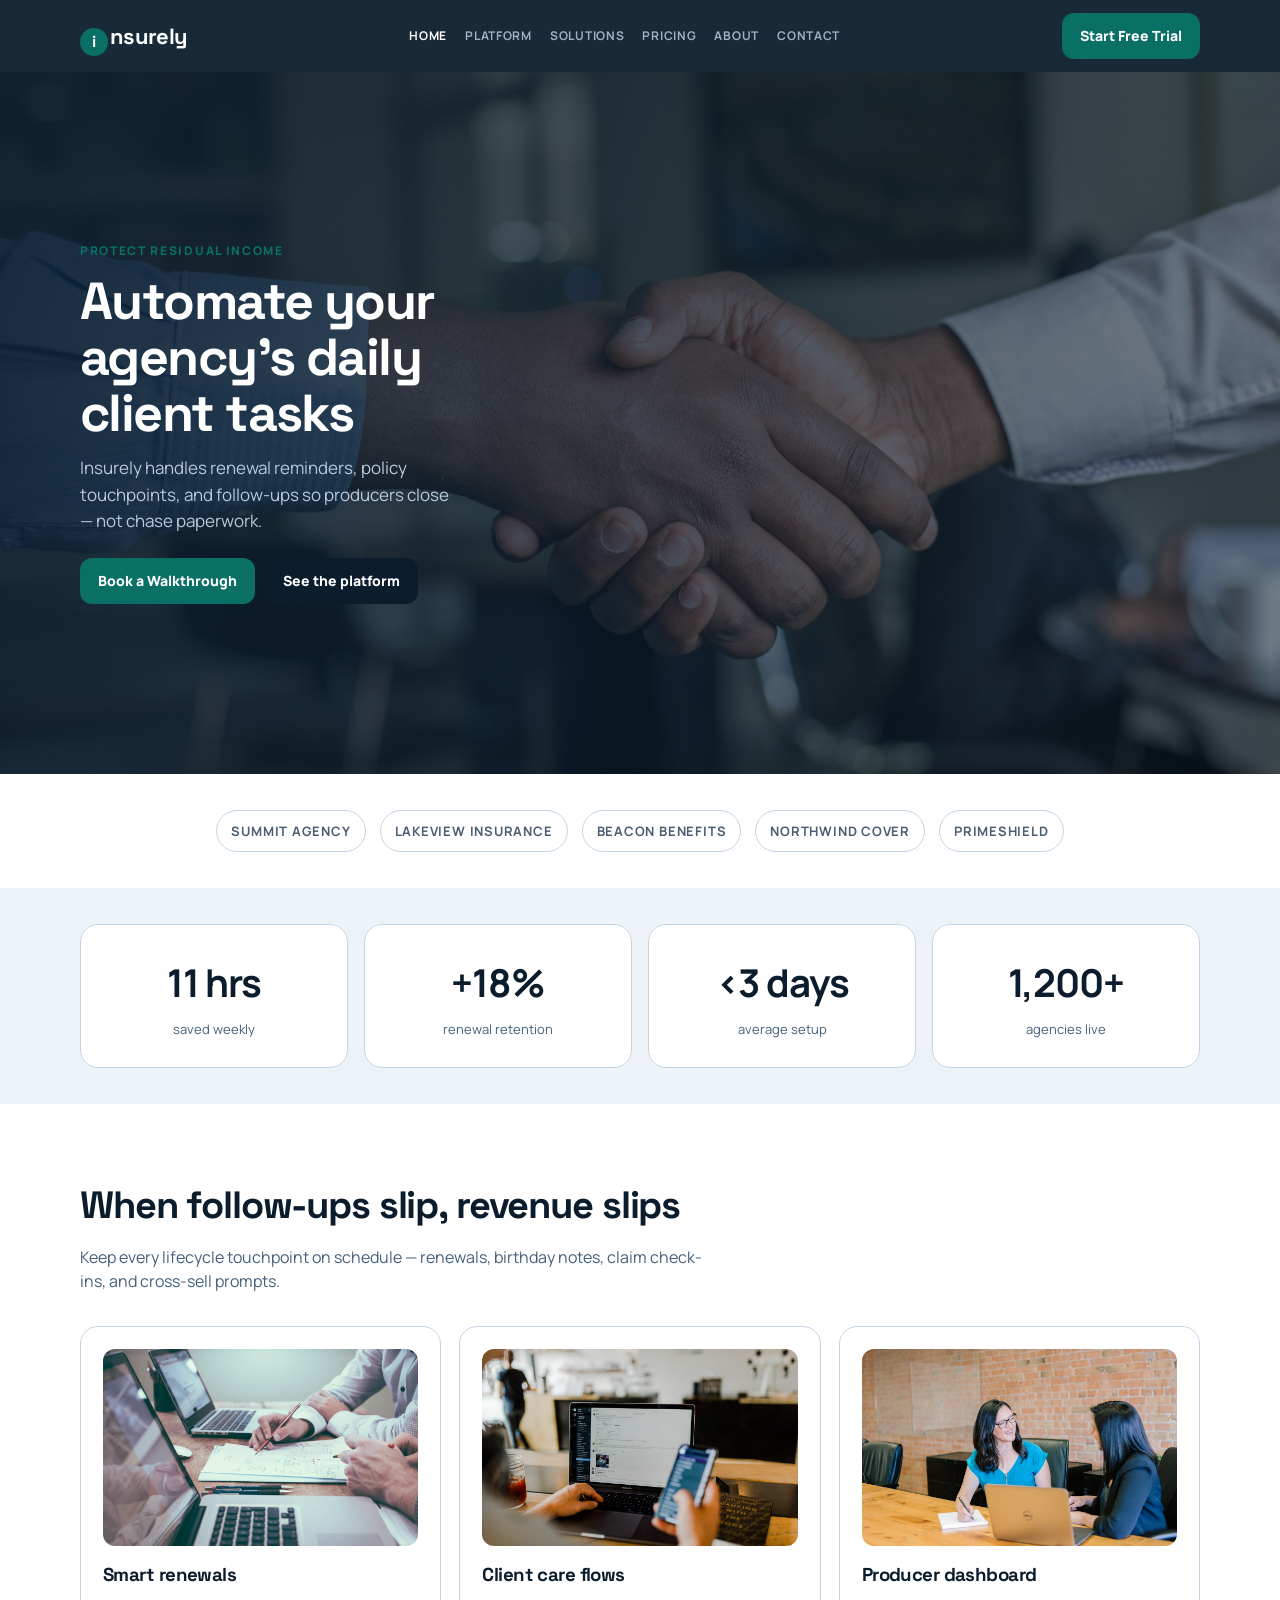
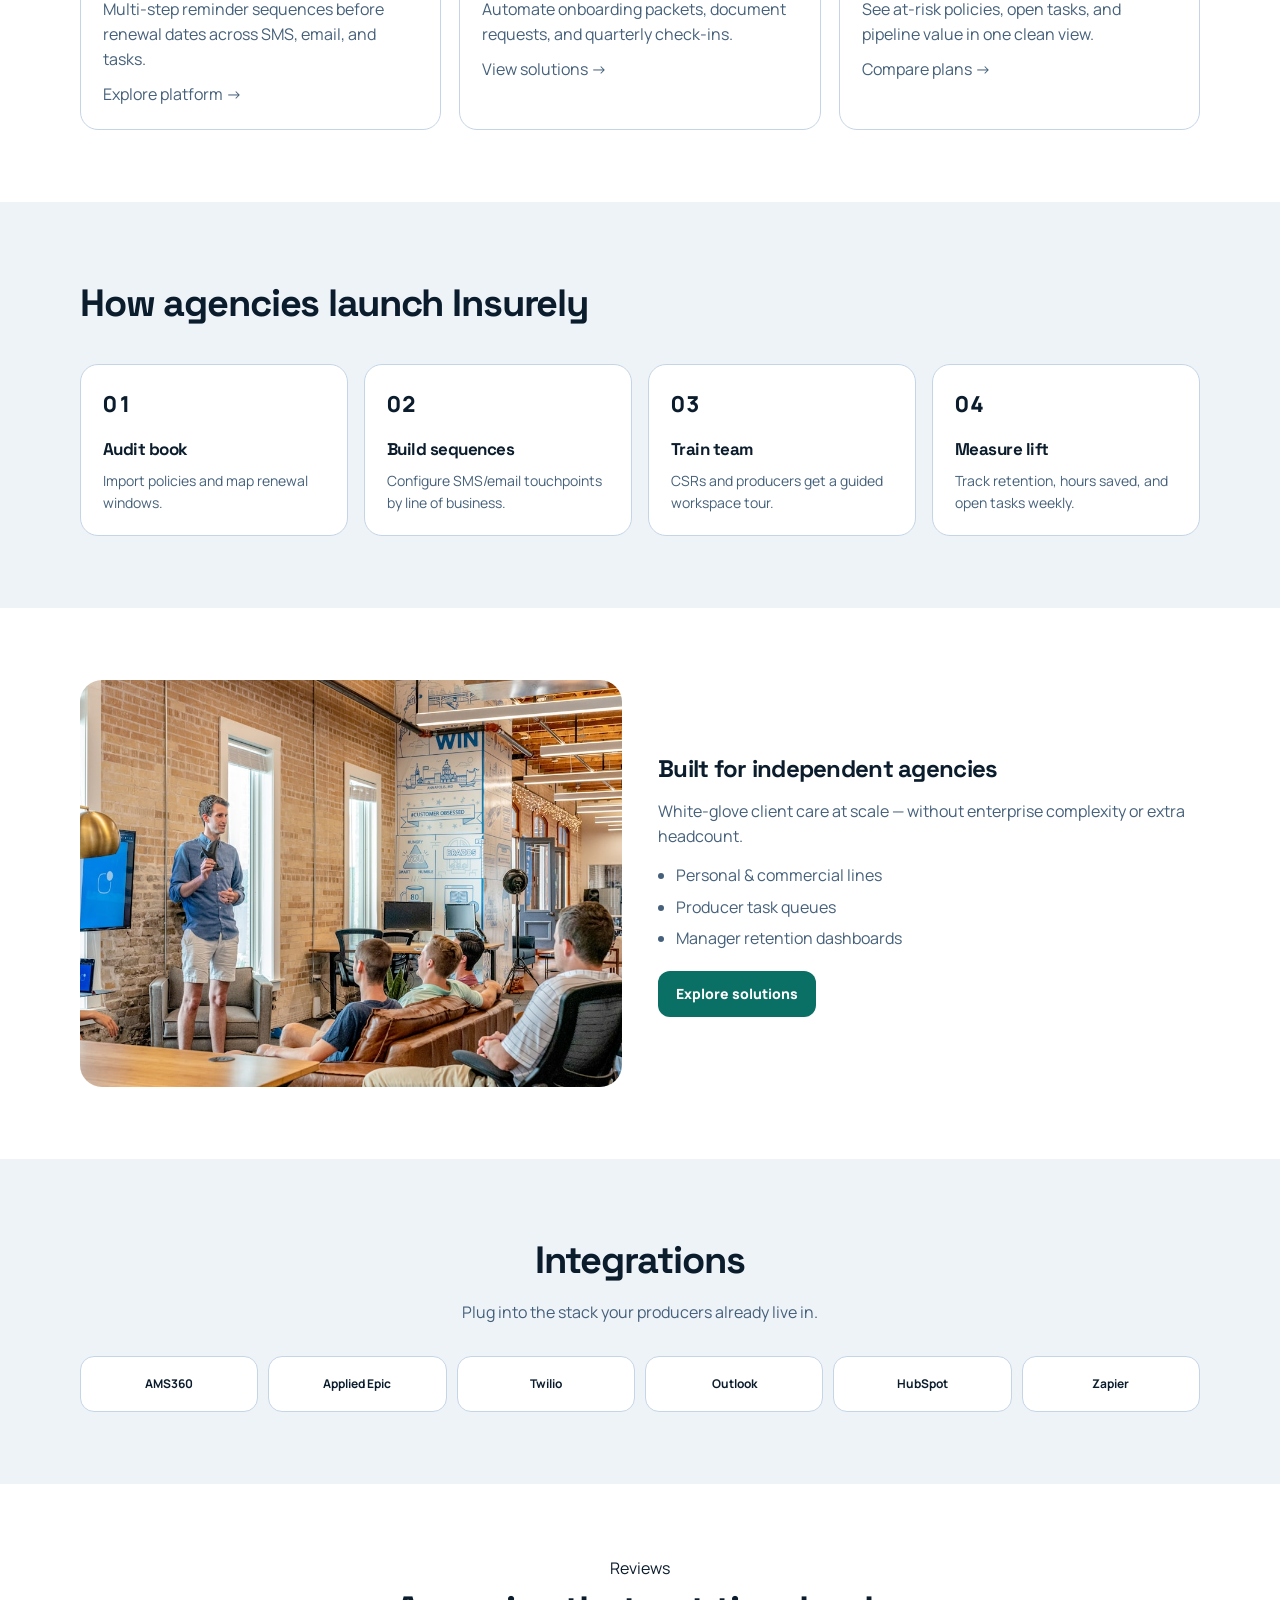
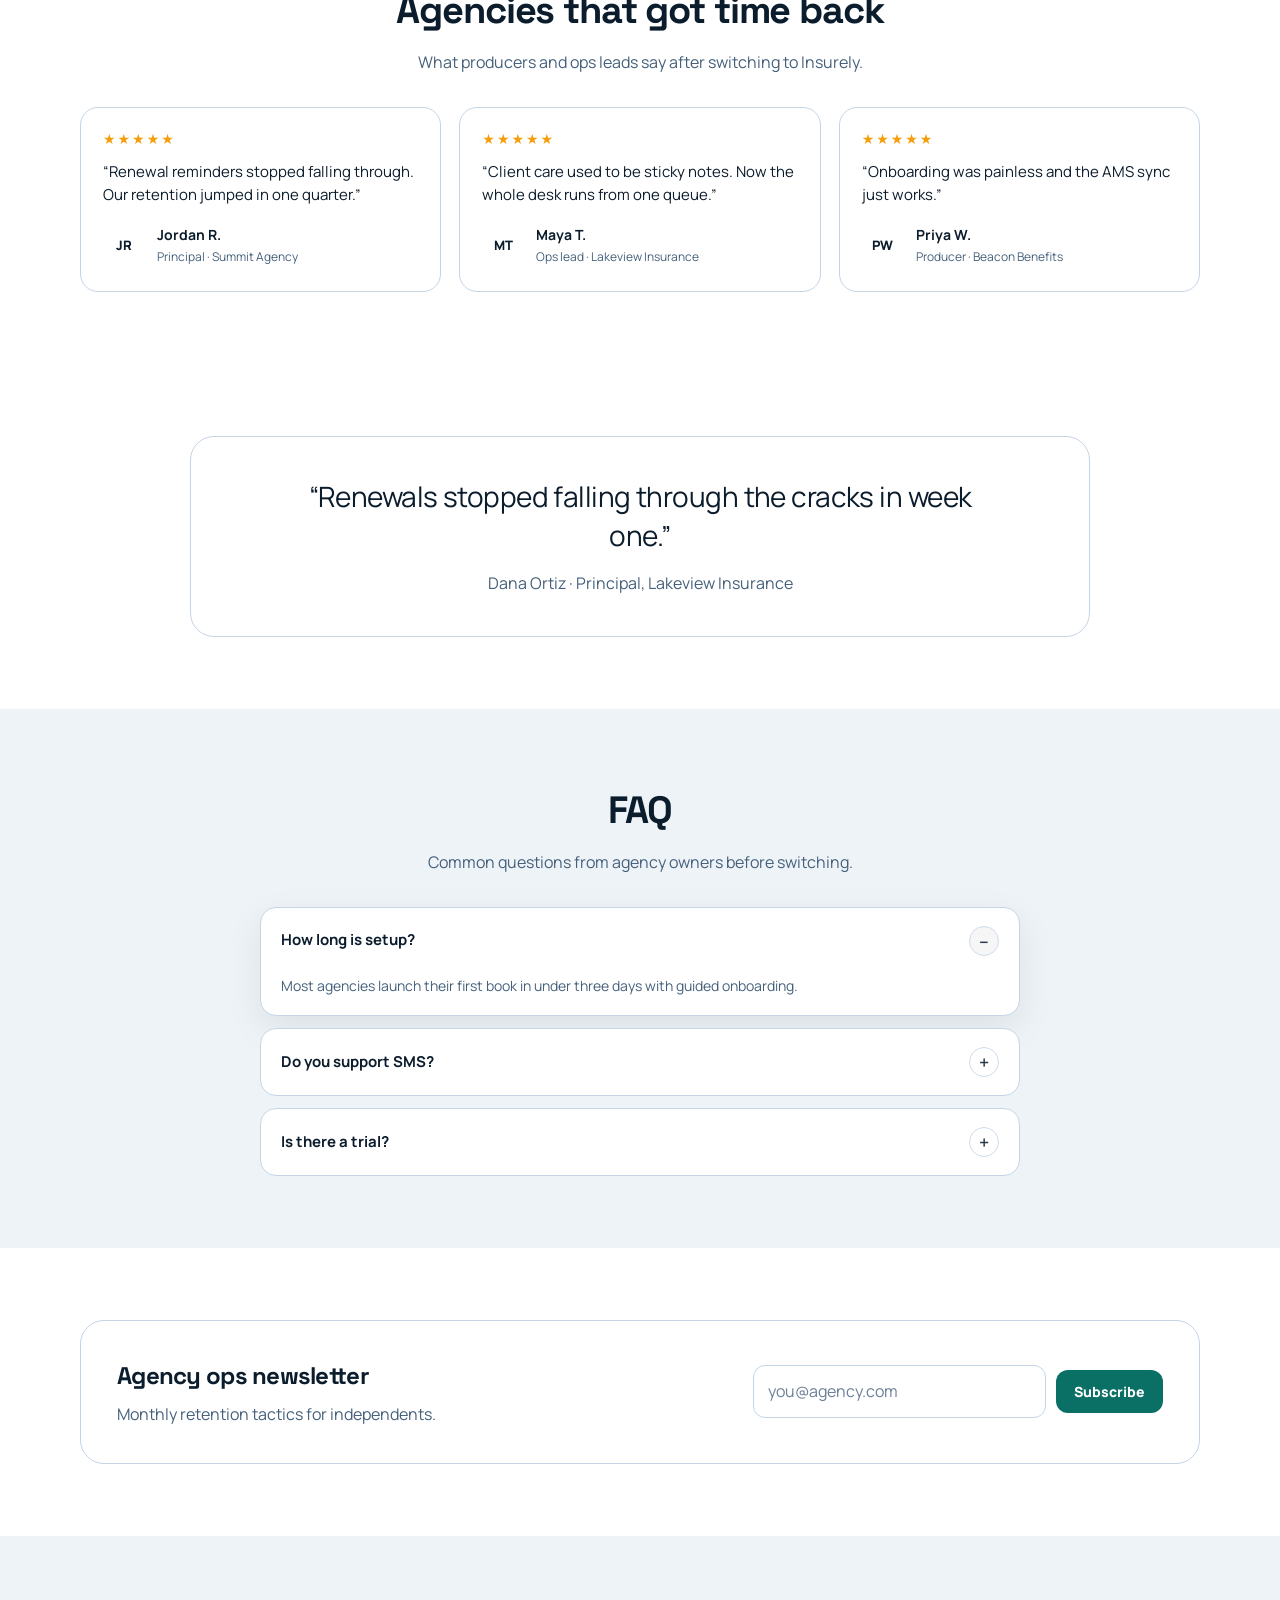
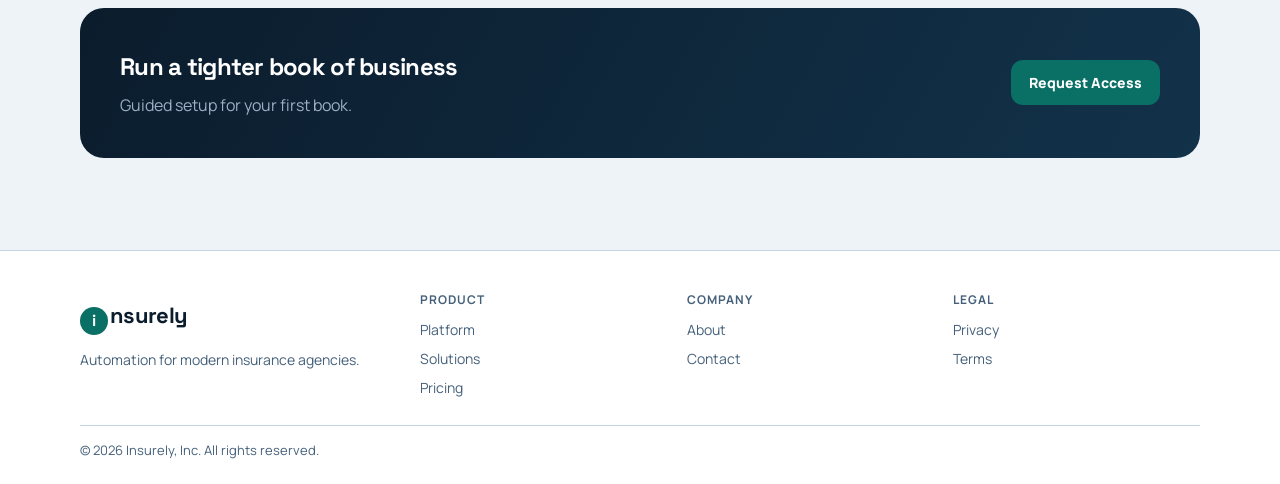
==== commit 8cee0b39: "Redesign logos with unique shapes, icons, and typography per brand." ====
--- a/index.html
+++ b/index.html
@@ -10,7 +10,7 @@
   <meta name="twitter:card" content="summary_large_image"/>
 </head><body>
 <a class="skip-link" href="#main">Skip to content</a>
-<header><div class="wrap nav"><a class="logo" href="index.html"><span class="logo-mark" aria-hidden="true"><svg viewBox="0 0 24 24" fill="none"><path d="M12 3l8 3.2v5.4c0 5.1-3.4 8.7-8 10.4C7.4 20.3 4 16.7 4 11.6V6.2L12 3z" fill="currentColor"/><path d="M9.2 12.2l1.8 1.8 3.8-4" stroke="#fff" stroke-width="1.8" stroke-linecap="round" stroke-linejoin="round"/></svg></span><span class="logo-text"><span class="word">insure<span class="accent">ly</span></span><span class="tag">Agency Ops</span></span></a>
+<header><div class="wrap nav"><a class="logo logo-insurely" href="index.html" aria-label="Insurely home"><span class="logo-idot" aria-hidden="true">i</span><span class="logo-word">nsurely</span></a>
 <button class="nav-toggle" id="navToggle" aria-label="Menu">☰</button>
 <nav class="nav-links" id="navLinks"><a class="active" href="index.html">Home</a><a href="platform.html">Platform</a><a href="solutions.html">Solutions</a><a href="pricing.html">Pricing</a><a href="about.html">About</a><a href="contact.html">Contact</a></nav>
 <a class="btn btn-teal" href="contact.html">Start Free Trial</a></div></header>
@@ -77,7 +77,7 @@
 
 <section><div class="wrap"><div class="band reveal"><div><h2>Run a tighter book of business</h2><p>Guided setup for your first book.</p></div><a class="btn btn-teal" href="contact.html">Request Access</a></div></div></section>
 </main>
-<footer><div class="wrap"><div class="footer-grid"><div><a class="logo" href="index.html"><span class="logo-mark" aria-hidden="true"><svg viewBox="0 0 24 24" fill="none"><path d="M12 3l8 3.2v5.4c0 5.1-3.4 8.7-8 10.4C7.4 20.3 4 16.7 4 11.6V6.2L12 3z" fill="currentColor"/><path d="M9.2 12.2l1.8 1.8 3.8-4" stroke="#fff" stroke-width="1.8" stroke-linecap="round" stroke-linejoin="round"/></svg></span><span class="logo-text"><span class="word">insure<span class="accent">ly</span></span><span class="tag">Agency Ops</span></span></a><p class="muted" style="margin-top:10px;font-size:14px">Automation for modern insurance agencies.</p></div>
+<footer><div class="wrap"><div class="footer-grid"><div><a class="logo logo-insurely" href="index.html" aria-label="Insurely home"><span class="logo-idot" aria-hidden="true">i</span><span class="logo-word">nsurely</span></a><p class="muted" style="margin-top:10px;font-size:14px">Automation for modern insurance agencies.</p></div>
 <div><h4>Product</h4><a href="platform.html">Platform</a><a href="solutions.html">Solutions</a><a href="pricing.html">Pricing</a></div>
 <div><h4>Company</h4><a href="about.html">About</a><a href="contact.html">Contact</a></div>
 <div><h4>Legal</h4><a href="privacy.html">Privacy</a><a href="terms.html">Terms</a></div></div>
--- a/styles.css
+++ b/styles.css
@@ -351,62 +351,6 @@
 }
 .logos-row { color: #4a5d73; }
 
-/* ---- Brand logo system ---- */
-/* ---- Brand logo system ---- */
-.logo, a.brand.logo, a.logo.brand {
-  display: inline-flex !important;
-  align-items: center;
-  gap: 10px;
-  text-decoration: none;
-  line-height: 1.1;
-}
-.logo-mark {
-  width: 38px;
-  height: 38px;
-  flex-shrink: 0;
-  display: grid;
-  place-items: center;
-  border-radius: 11px;
-  position: relative;
-}
-.logo-mark svg {
-  width: 22px;
-  height: 22px;
-  display: block;
-}
-.logo-text {
-  display: flex;
-  flex-direction: column;
-  align-items: flex-start;
-  font-weight: 800;
-  letter-spacing: -.02em;
-}
-.logo-text .word {
-  font-size: 1.05em;
-  line-height: 1;
-}
-.logo-text .tag {
-  font-size: 9px;
-  font-weight: 700;
-  letter-spacing: .16em;
-  text-transform: uppercase;
-  margin-top: 3px;
-  opacity: .72;
-}
-footer .logo, footer a.brand {
-  text-align: left !important;
-}
-
-
-.logo-mark { background: linear-gradient(145deg,#0a6f64,#14b8a6); color:#fff; border-radius: 12px 4px 12px 4px; }
-.logo-text .word { font-family: "Space Grotesk", sans-serif; font-size: 22px; color: inherit; }
-.logo-text .accent { color: #14b8a6; }
-header .logo-text .word { color: #fff; }
-header .logo-text .tag { color: #9db0c4; opacity: 1; }
-footer .logo-text .word { color: #0f1c2e !important; }
-footer .logo-text .accent { color: #0a6f64; }
-footer .logo-text .tag { color: #4a5d73; opacity: 1; }
-.review-avatar { background: rgba(10,111,100,.12); color: #0a6f64; }
 
 
 /* ---- Reviews section ---- */
@@ -561,3 +505,36 @@
 @media (max-width: 900px) {
   .cookie-bar { left: 10px; right: 10px; bottom: 10px; }
 }
+
+/* ---- Brand logo system ---- */
+/* Insurely logo — custom "i" disc lettermark + lowercase word */
+.logo.logo-insurely, .logo {
+  display: inline-flex !important;
+  align-items: baseline;
+  gap: 0;
+  text-decoration: none;
+  font-family: "Space Grotesk", sans-serif;
+}
+.logo-insurely .logo-idot {
+  display: inline-grid;
+  place-items: center;
+  width: 28px;
+  height: 28px;
+  margin-right: 2px;
+  border-radius: 50%;
+  background: #0a6f64;
+  color: #fff;
+  font-weight: 700;
+  font-size: 16px;
+  line-height: 1;
+  transform: translateY(3px);
+}
+.logo-insurely .logo-word {
+  font-size: 22px;
+  font-weight: 700;
+  letter-spacing: -.03em;
+  color: inherit;
+}
+header .logo-insurely .logo-word { color: #fff; }
+footer .logo-insurely .logo-word { color: #0b1c2c !important; }
+.logo-mark, .logo-text { display: none !important; }
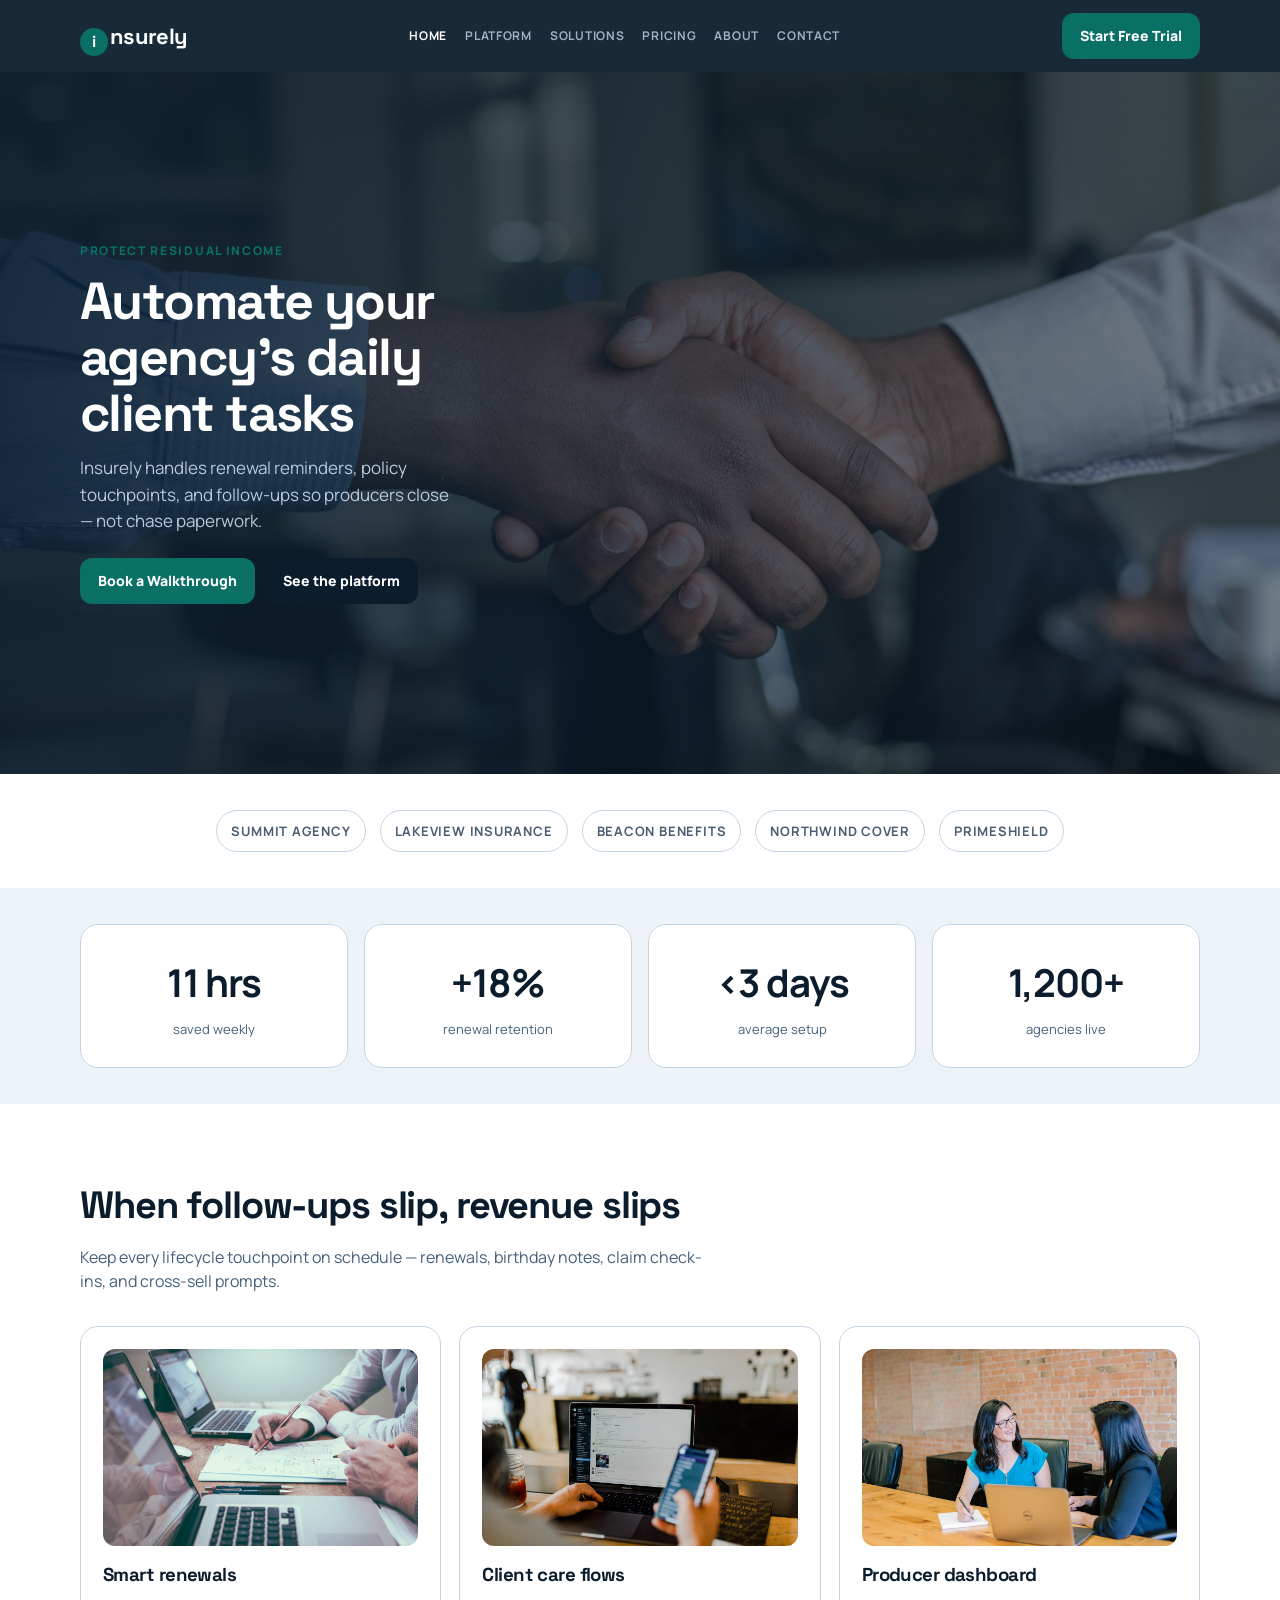
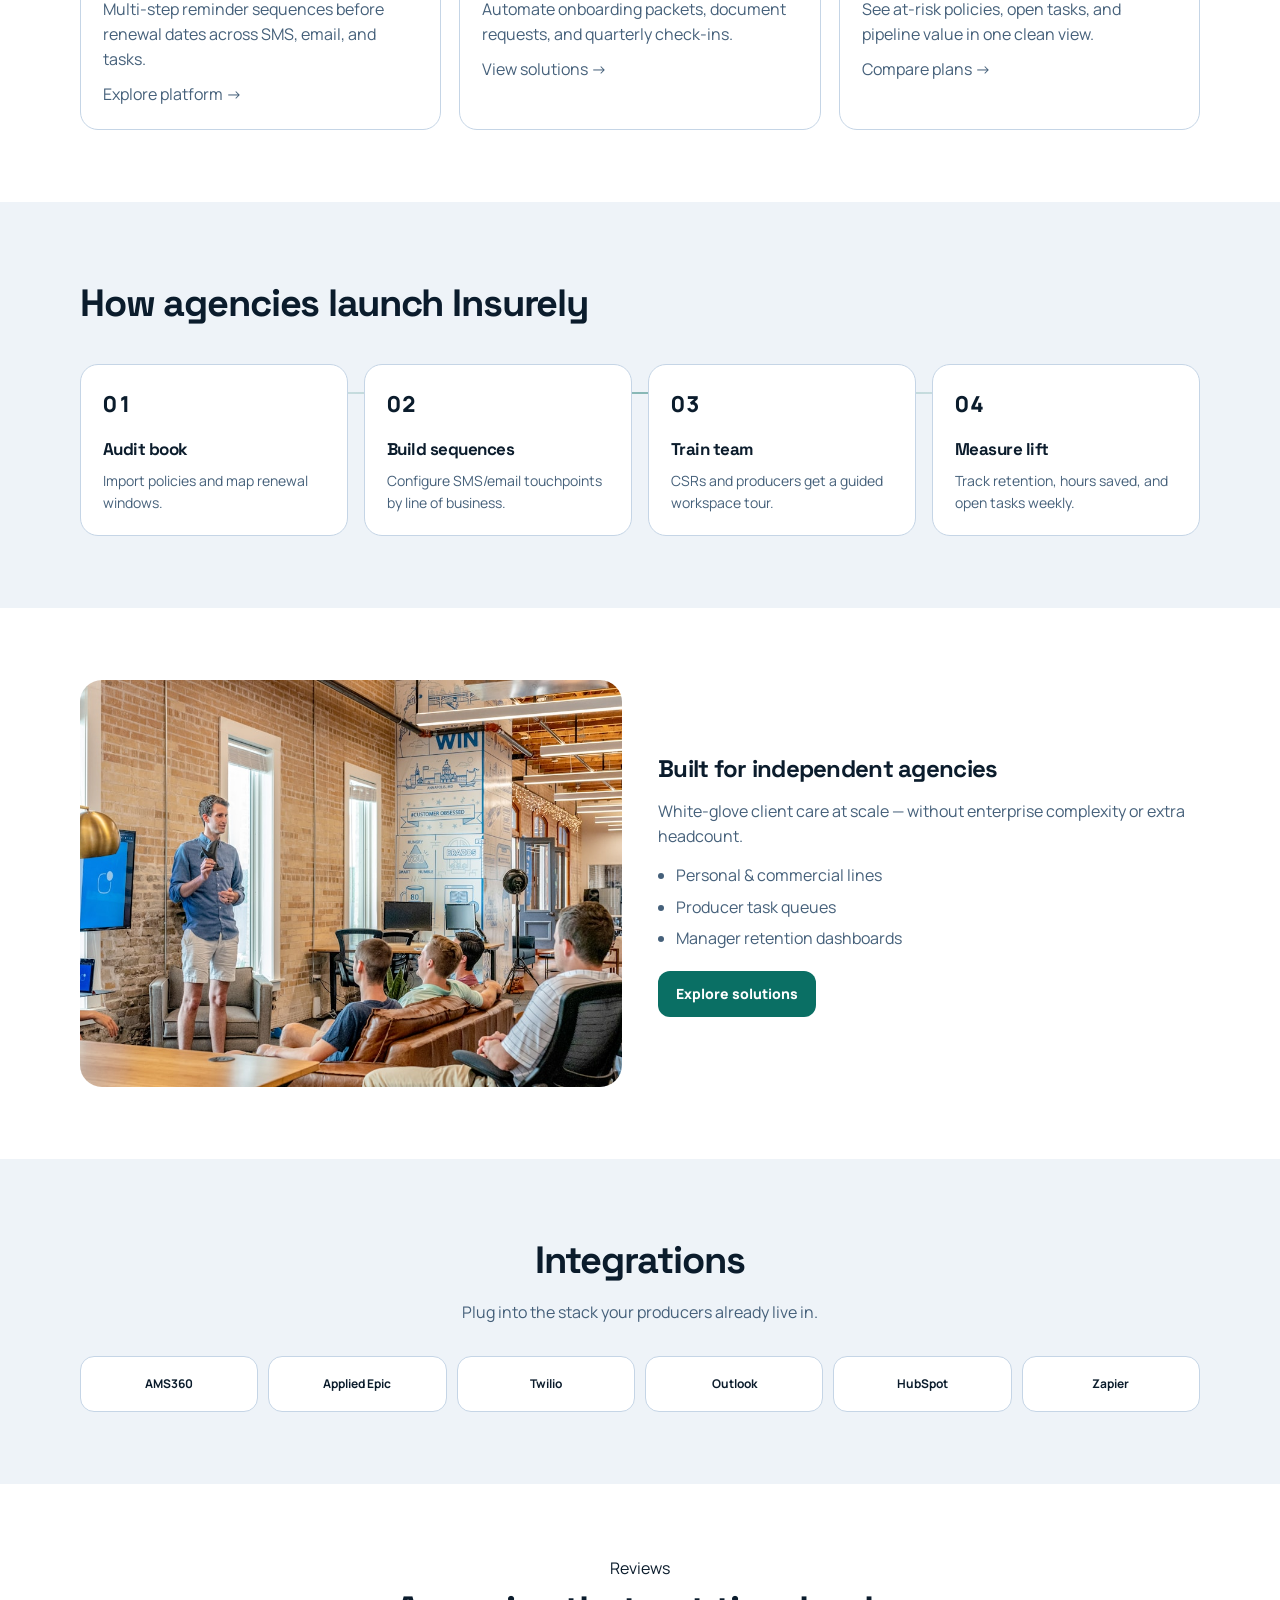
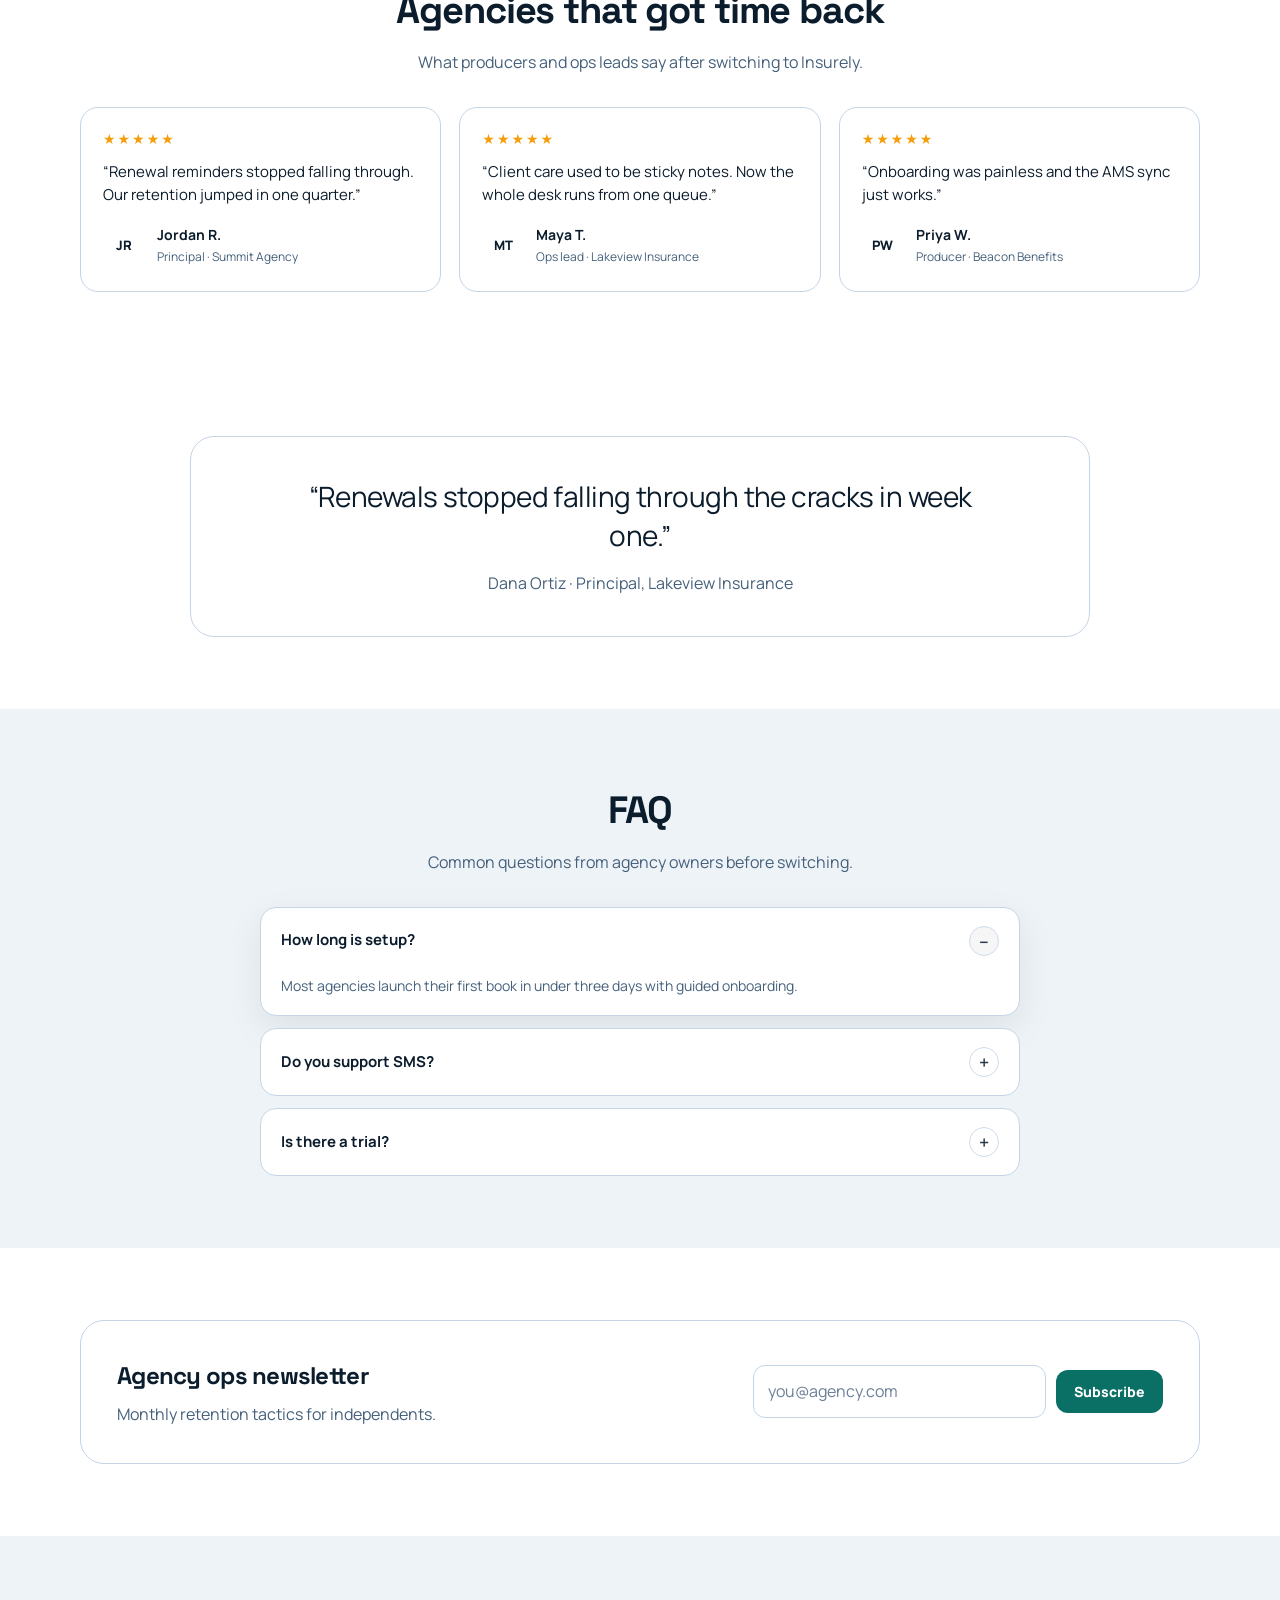
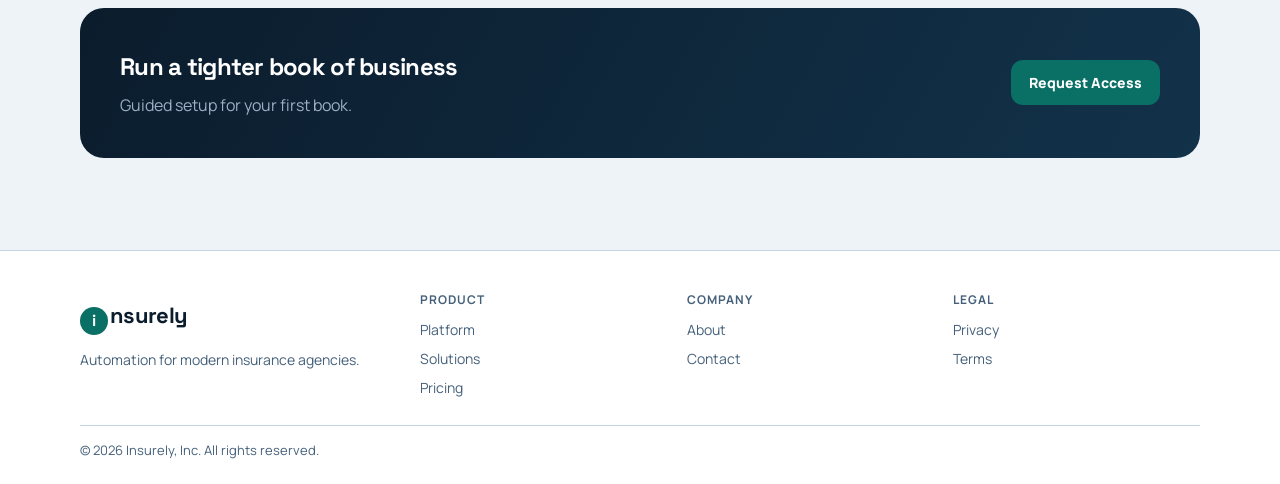
==== commit 5b80772f: "Filter-matched product images, expanded catalogs, unique per-site motion." ====
--- a/index.html
+++ b/index.html
@@ -33,9 +33,9 @@
 
 <section class="section-alt"><div class="wrap"><div class="section-head reveal"><h2>When follow-ups slip, revenue slips</h2><p>Keep every lifecycle touchpoint on schedule — renewals, birthday notes, claim check-ins, and cross-sell prompts.</p></div>
 <div class="grid-3">
-<article class="card reveal"><img src="images/desk.jpg" alt="Agency desk"/ loading="lazy" decoding="async"><h3>Smart renewals</h3><p>Multi-step reminder sequences before renewal dates across SMS, email, and tasks.</p><p style="margin-top:10px"><a href="platform.html">Explore platform →</a></p></article>
-<article class="card reveal"><img src="images/phone.jpg" alt="Client messaging"/ loading="lazy" decoding="async"><h3>Client care flows</h3><p>Automate onboarding packets, document requests, and quarterly check-ins.</p><p style="margin-top:10px"><a href="solutions.html">View solutions →</a></p></article>
-<article class="card reveal"><img src="images/meeting.jpg" alt="Agency meeting"/ loading="lazy" decoding="async"><h3>Producer dashboard</h3><p>See at-risk policies, open tasks, and pipeline value in one clean view.</p><p style="margin-top:10px"><a href="pricing.html">Compare plans →</a></p></article>
+<article class="card reveal"><img src="images/desk.jpg" alt="Agency desk" loading="lazy" decoding="async"><h3>Smart renewals</h3><p>Multi-step reminder sequences before renewal dates across SMS, email, and tasks.</p><p style="margin-top:10px"><a href="platform.html">Explore platform →</a></p></article>
+<article class="card reveal"><img src="images/phone.jpg" alt="Client messaging" loading="lazy" decoding="async"><h3>Client care flows</h3><p>Automate onboarding packets, document requests, and quarterly check-ins.</p><p style="margin-top:10px"><a href="solutions.html">View solutions →</a></p></article>
+<article class="card reveal"><img src="images/meeting.jpg" alt="Agency meeting" loading="lazy" decoding="async"><h3>Producer dashboard</h3><p>See at-risk policies, open tasks, and pipeline value in one clean view.</p><p style="margin-top:10px"><a href="pricing.html">Compare plans →</a></p></article>
 </div></div></section>
 
 <section><div class="wrap"><div class="section-head reveal"><h2>How agencies launch Insurely</h2></div>
@@ -47,7 +47,7 @@
 </div></div></section>
 
 <section class="section-alt"><div class="wrap grid-2">
-<img class="split-img reveal" src="images/team.jpg" alt="Agency team"/ loading="lazy" decoding="async">
+<img class="split-img reveal" src="images/team.jpg" alt="Agency team" loading="lazy" decoding="async">
 <div class="reveal"><h2>Built for independent agencies</h2><p class="muted" style="margin:12px 0">White-glove client care at scale — without enterprise complexity or extra headcount.</p>
 <ul class="list"><li>Personal & commercial lines</li><li>Producer task queues</li><li>Manager retention dashboards</li></ul>
 <a class="btn btn-teal" href="solutions.html">Explore solutions</a></div>
--- a/styles.css
+++ b/styles.css
@@ -538,3 +538,24 @@
 header .logo-insurely .logo-word { color: #fff; }
 footer .logo-insurely .logo-word { color: #0b1c2c !important; }
 .logo-mark, .logo-text { display: none !important; }
+
+/* ---- Unique motion / section language ---- */
+/* Insurely motion — horizontal slide + timeline feel */
+.reveal { opacity: 0; transform: translateX(-28px); transition: .8s var(--ease); }
+.reveal.in { opacity: 1; transform: none; }
+.process { position: relative; }
+.process::before {
+  content: ""; position: absolute; left: 8%; right: 8%; top: 28px; height: 2px;
+  background: linear-gradient(90deg, transparent, var(--teal), transparent); opacity: .45;
+}
+.process .step { transition: transform .4s var(--ease), background .4s; }
+.process .step:hover { transform: translateY(-6px); background: #fff; }
+.card:hover { transform: translateY(-8px); border-color: var(--teal); }
+.btn-teal { position: relative; overflow: hidden; }
+.btn-teal::after {
+  content: ""; position: absolute; inset: 0; background: linear-gradient(120deg, transparent, rgba(255,255,255,.25), transparent);
+  transform: translateX(-120%); transition: transform .6s;
+}
+.btn-teal:hover::after { transform: translateX(120%); }
+.review-card { transition: transform .4s var(--ease), box-shadow .4s; }
+.review-card:hover { transform: translateY(-8px); box-shadow: 0 18px 40px rgba(11,28,44,.08); }
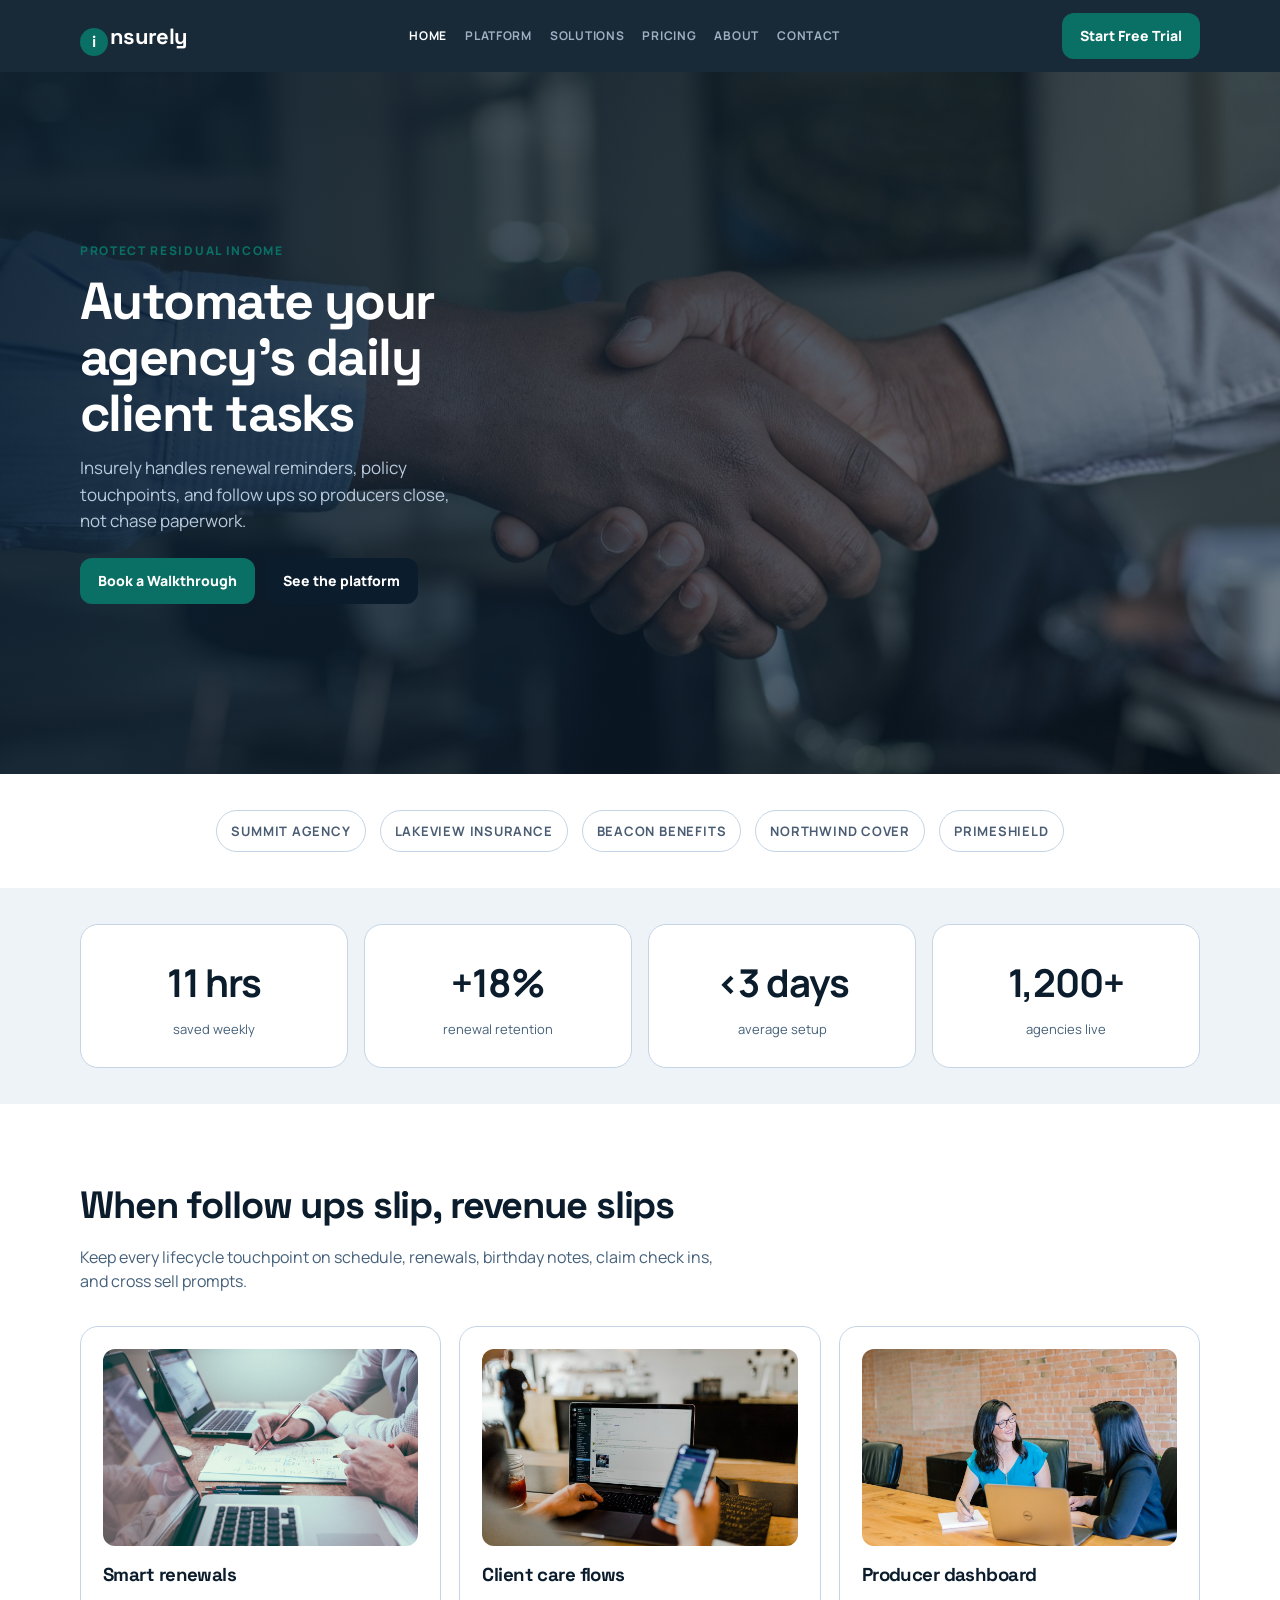
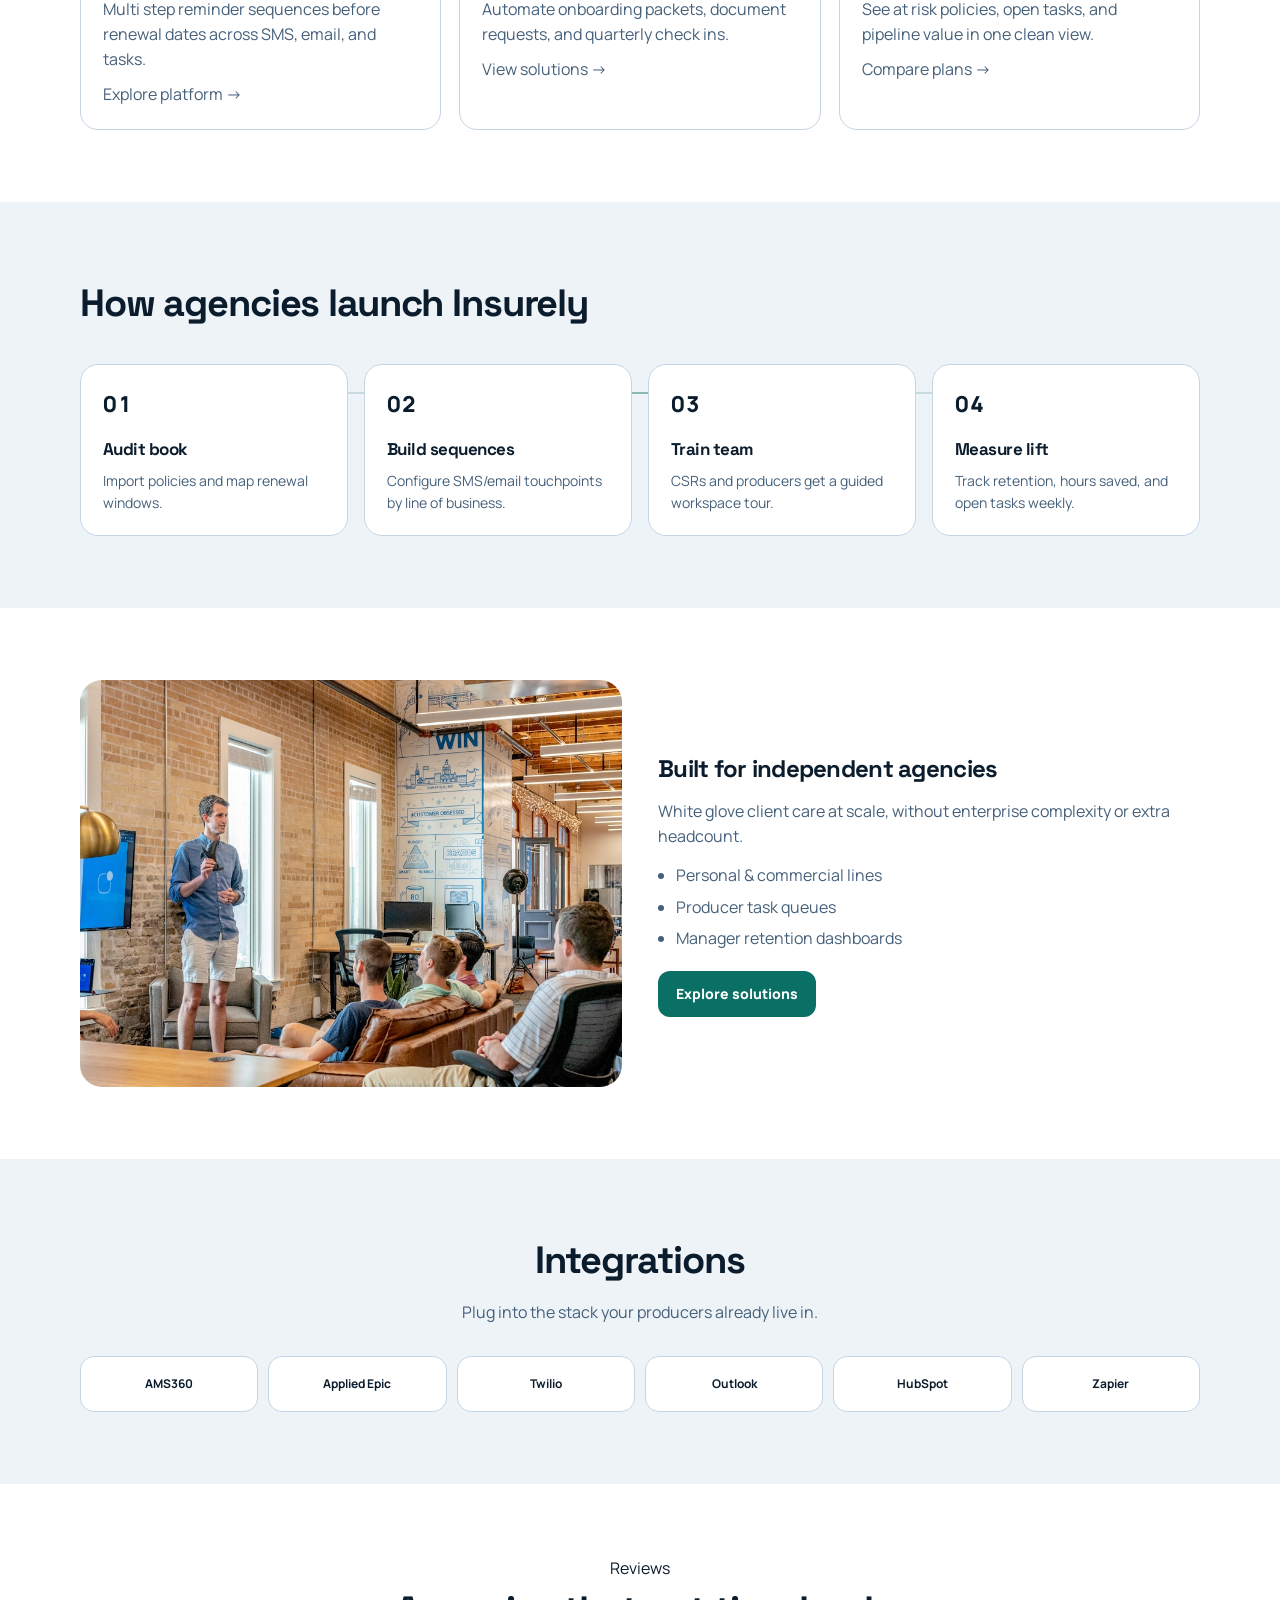
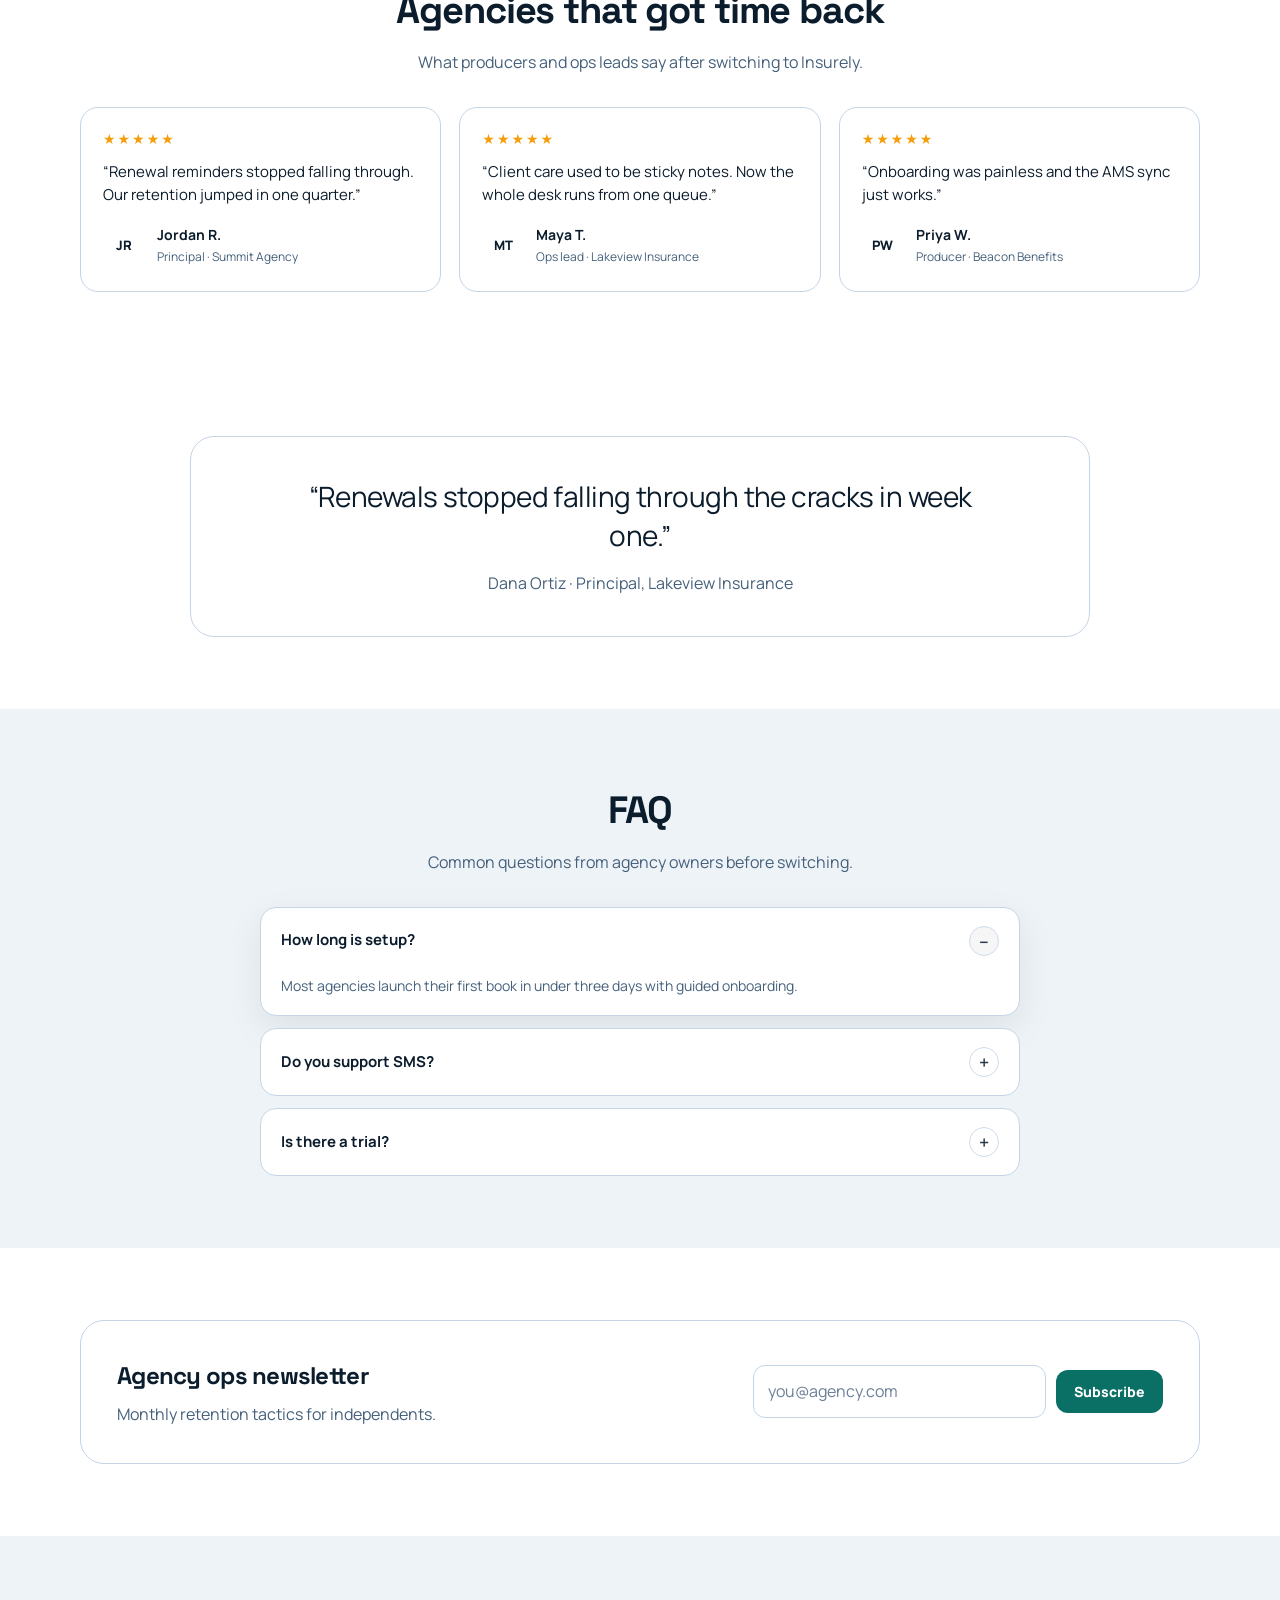
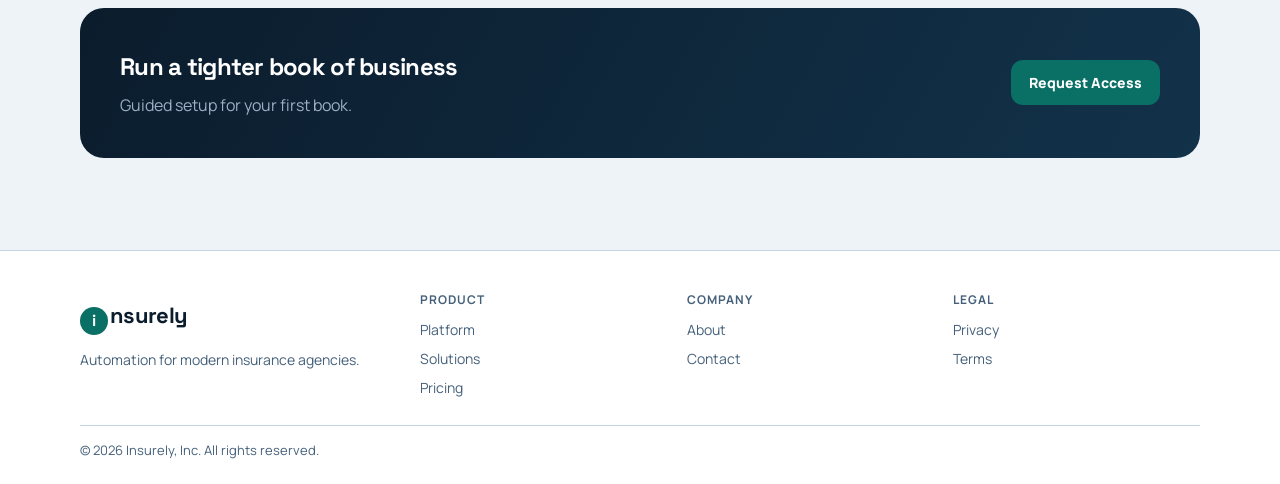
==== commit c1348c34: "Remove hyphens and long dashes from site copy. Rewrite visible content so compound words and em dash" ====
--- a/index.html
+++ b/index.html
@@ -4,7 +4,7 @@
 <link href="https://fonts.googleapis.com/css2?family=Space+Grotesk:wght@500;600;700&family=Manrope:wght@400;500;600;700;800&display=swap" rel="stylesheet"/><link rel="stylesheet" href="styles.css"/>  <link rel="icon" href="favicon.svg" type="image/svg+xml"/>
   <meta name="theme-color" content="#0b1c2c"/>
   <meta property="og:title" content="Insurely | Automation for Insurance Agencies"/>
-  <meta property="og:description" content="Automation for insurance agencies — renewals, reminders, and client care in one workflow."/>
+  <meta property="og:description" content="Automation for insurance agencies, renewals, reminders, and client care in one workflow."/>
   <meta property="og:type" content="website"/>
   <meta property="og:url" content="https://mryamaslam.github.io/insurely/"/>
   <meta name="twitter:card" content="summary_large_image"/>
@@ -18,7 +18,7 @@
 <section class="hero" style="background-image:url('images/hero.jpg')"><div class="wrap">
 <div class="kicker">Protect residual income</div>
 <h1>Automate your agency’s daily client tasks</h1>
-<p class="lead">Insurely handles renewal reminders, policy touchpoints, and follow-ups so producers close — not chase paperwork.</p>
+<p class="lead">Insurely handles renewal reminders, policy touchpoints, and follow ups so producers close, not chase paperwork.</p>
 <div style="display:flex;gap:10px;flex-wrap:wrap"><a class="btn btn-teal" href="contact.html">Book a Walkthrough</a><a class="btn btn-dark" href="platform.html">See the platform</a></div>
 </div></section>
 
@@ -31,11 +31,11 @@
 <div class="stat-box"><b>1,200+</b><span>agencies live</span></div>
 </div></div></section>
 
-<section class="section-alt"><div class="wrap"><div class="section-head reveal"><h2>When follow-ups slip, revenue slips</h2><p>Keep every lifecycle touchpoint on schedule — renewals, birthday notes, claim check-ins, and cross-sell prompts.</p></div>
+<section class="section-alt"><div class="wrap"><div class="section-head reveal"><h2>When follow ups slip, revenue slips</h2><p>Keep every lifecycle touchpoint on schedule, renewals, birthday notes, claim check ins, and cross sell prompts.</p></div>
 <div class="grid-3">
-<article class="card reveal"><img src="images/desk.jpg" alt="Agency desk" loading="lazy" decoding="async"><h3>Smart renewals</h3><p>Multi-step reminder sequences before renewal dates across SMS, email, and tasks.</p><p style="margin-top:10px"><a href="platform.html">Explore platform →</a></p></article>
-<article class="card reveal"><img src="images/phone.jpg" alt="Client messaging" loading="lazy" decoding="async"><h3>Client care flows</h3><p>Automate onboarding packets, document requests, and quarterly check-ins.</p><p style="margin-top:10px"><a href="solutions.html">View solutions →</a></p></article>
-<article class="card reveal"><img src="images/meeting.jpg" alt="Agency meeting" loading="lazy" decoding="async"><h3>Producer dashboard</h3><p>See at-risk policies, open tasks, and pipeline value in one clean view.</p><p style="margin-top:10px"><a href="pricing.html">Compare plans →</a></p></article>
+<article class="card reveal"><img src="images/desk.jpg" alt="Agency desk" loading="lazy" decoding="async"><h3>Smart renewals</h3><p>Multi step reminder sequences before renewal dates across SMS, email, and tasks.</p><p style="margin-top:10px"><a href="platform.html">Explore platform →</a></p></article>
+<article class="card reveal"><img src="images/phone.jpg" alt="Client messaging" loading="lazy" decoding="async"><h3>Client care flows</h3><p>Automate onboarding packets, document requests, and quarterly check ins.</p><p style="margin-top:10px"><a href="solutions.html">View solutions →</a></p></article>
+<article class="card reveal"><img src="images/meeting.jpg" alt="Agency meeting" loading="lazy" decoding="async"><h3>Producer dashboard</h3><p>See at risk policies, open tasks, and pipeline value in one clean view.</p><p style="margin-top:10px"><a href="pricing.html">Compare plans →</a></p></article>
 </div></div></section>
 
 <section><div class="wrap"><div class="section-head reveal"><h2>How agencies launch Insurely</h2></div>
@@ -48,7 +48,7 @@
 
 <section class="section-alt"><div class="wrap grid-2">
 <img class="split-img reveal" src="images/team.jpg" alt="Agency team" loading="lazy" decoding="async">
-<div class="reveal"><h2>Built for independent agencies</h2><p class="muted" style="margin:12px 0">White-glove client care at scale — without enterprise complexity or extra headcount.</p>
+<div class="reveal"><h2>Built for independent agencies</h2><p class="muted" style="margin:12px 0">White glove client care at scale, without enterprise complexity or extra headcount.</p>
 <ul class="list"><li>Personal & commercial lines</li><li>Producer task queues</li><li>Manager retention dashboards</li></ul>
 <a class="btn btn-teal" href="solutions.html">Explore solutions</a></div>
 </div></section>
@@ -66,12 +66,12 @@
 <section><div class="wrap"><div class="section-head center reveal"><h2>FAQ</h2><p>Common questions from agency owners before switching.</p></div>
 <div class="faq reveal">
 <details open><summary>How long is setup?</summary><p>Most agencies launch their first book in under three days with guided onboarding.</p></details>
-<details><summary>Do you support SMS?</summary><p>Yes — email and SMS sequences with compliance-friendly templates.</p></details>
-<details><summary>Is there a trial?</summary><p>14-day trial on Essentials and Growth. Enterprise includes a guided pilot.</p></details>
+<details><summary>Do you support SMS?</summary><p>Yes, email and SMS sequences with compliance friendly templates.</p></details>
+<details><summary>Is there a trial?</summary><p>14 day trial on Essentials and Growth. Enterprise includes a guided pilot.</p></details>
 </div></div></section>
 
 <section class="section-alt"><div class="wrap"><div class="newsletter reveal">
-<div><h2>Agency ops newsletter</h2><p class="muted" style="margin-top:8px">Monthly retention tactics for independents.</p><p class="nl-success muted" style="display:none;margin-top:8px;color:var(--teal)">Subscribed — thank you.</p></div>
+<div><h2>Agency ops newsletter</h2><p class="muted" style="margin-top:8px">Monthly retention tactics for independents.</p><p class="nl-success muted" style="display:none;margin-top:8px;color:var(--teal)">Subscribed, thank you.</p></div>
 <form id="newsletterForm" class="newsletter-form"><input type="email" required placeholder="you@agency.com"/><button class="btn btn-teal" type="submit">Subscribe</button></form>
 </div></div></section>
 
